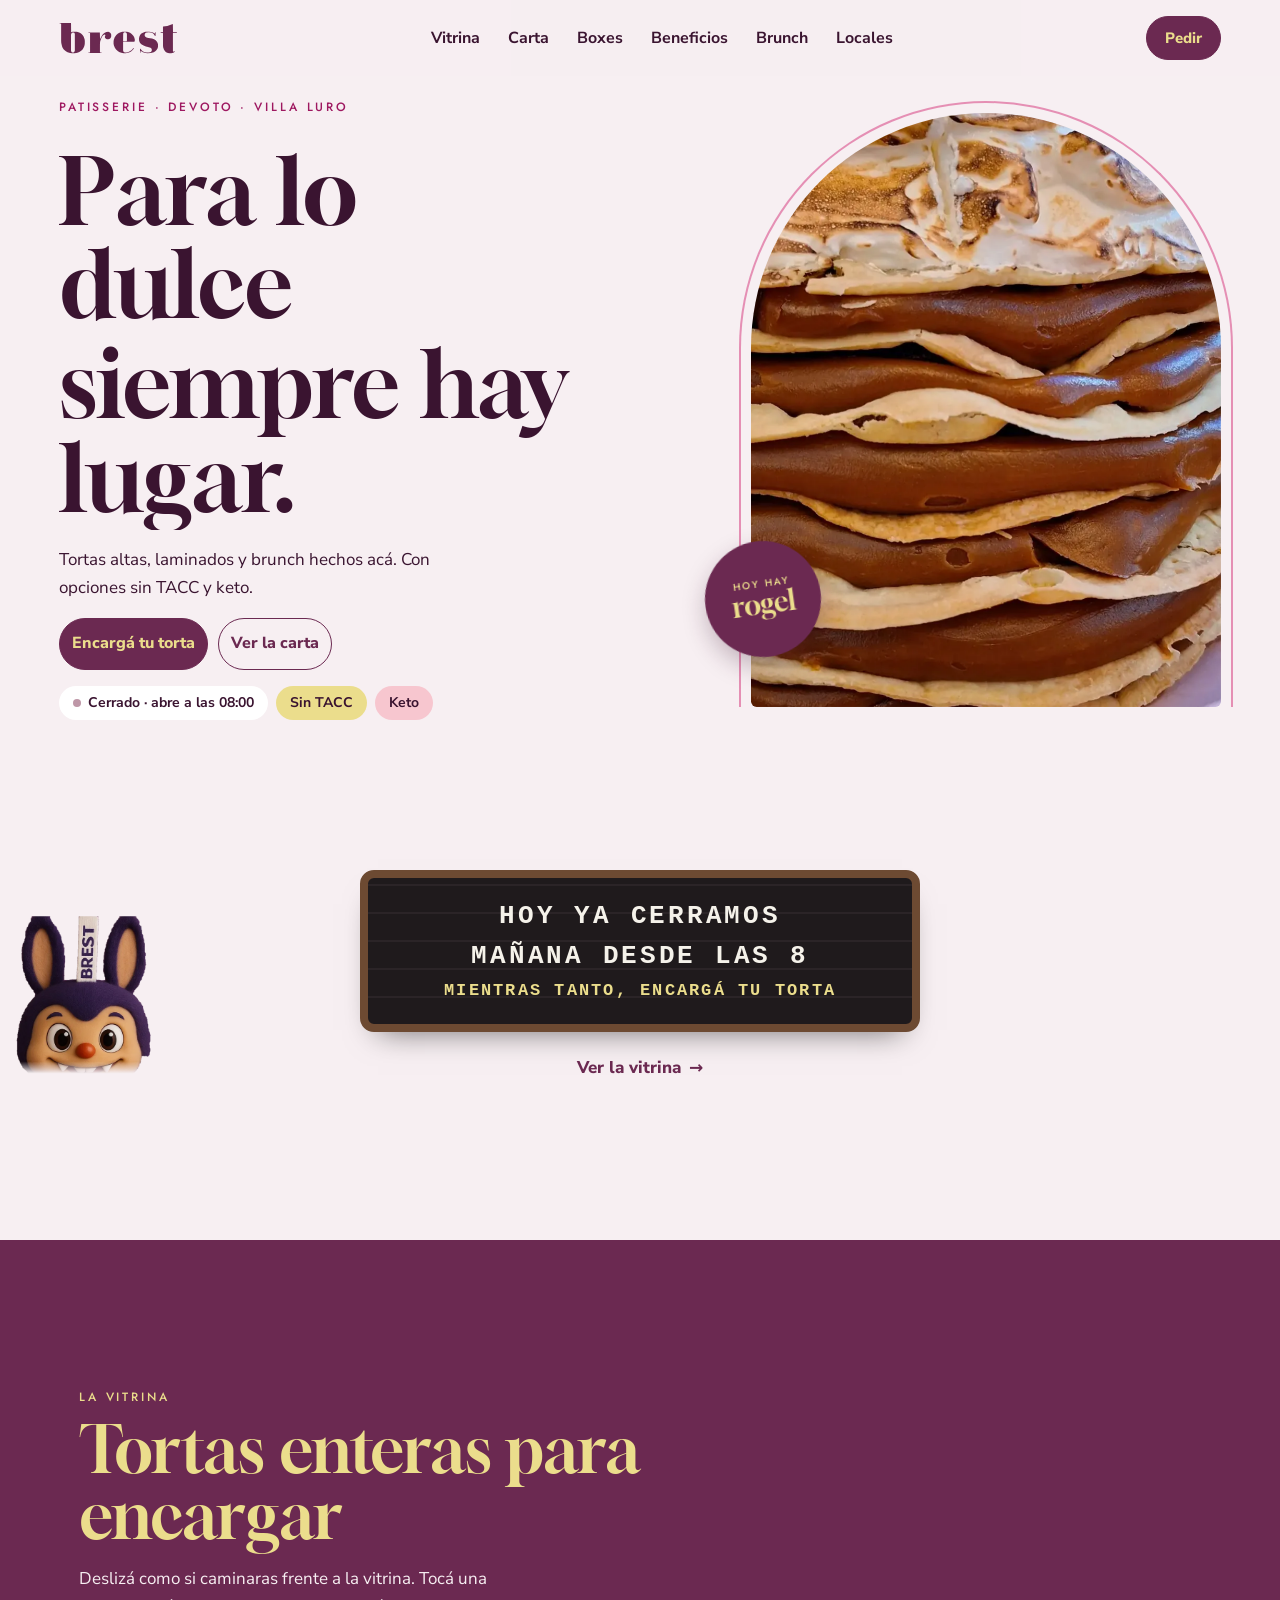
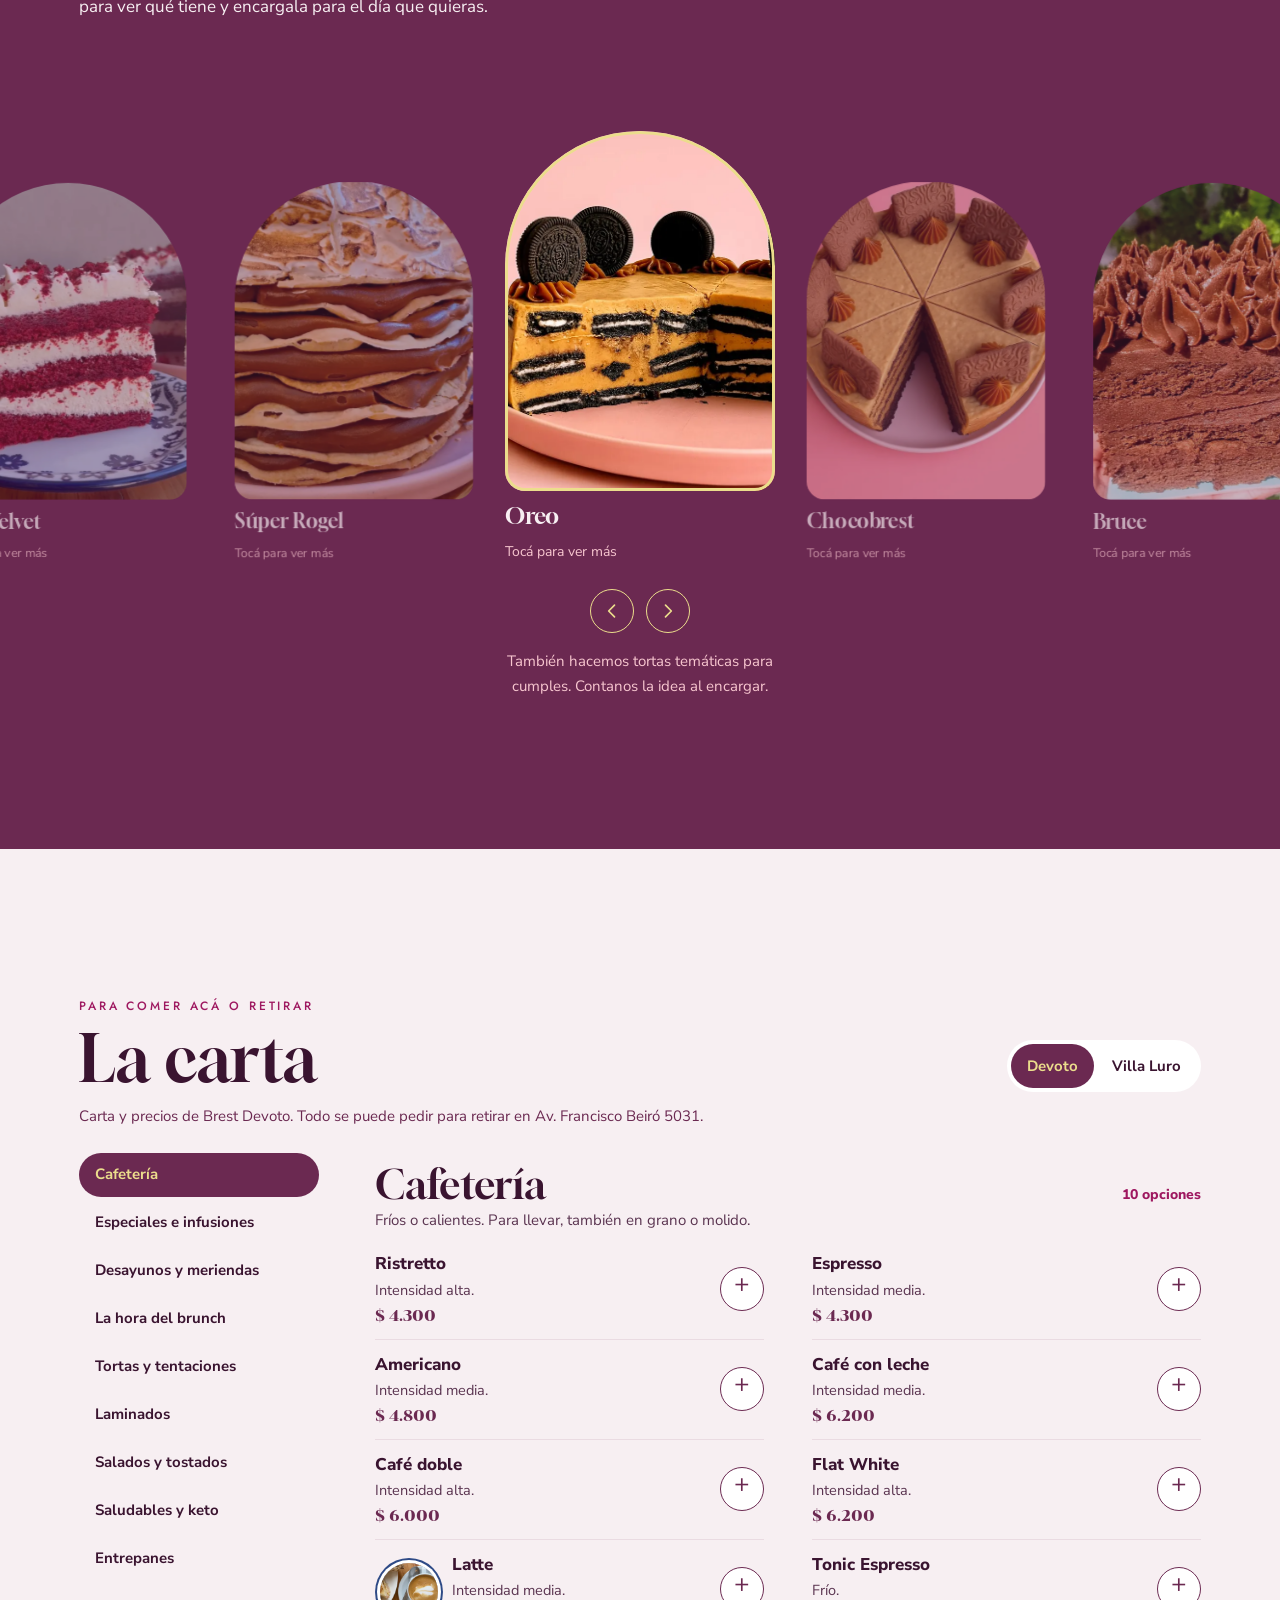
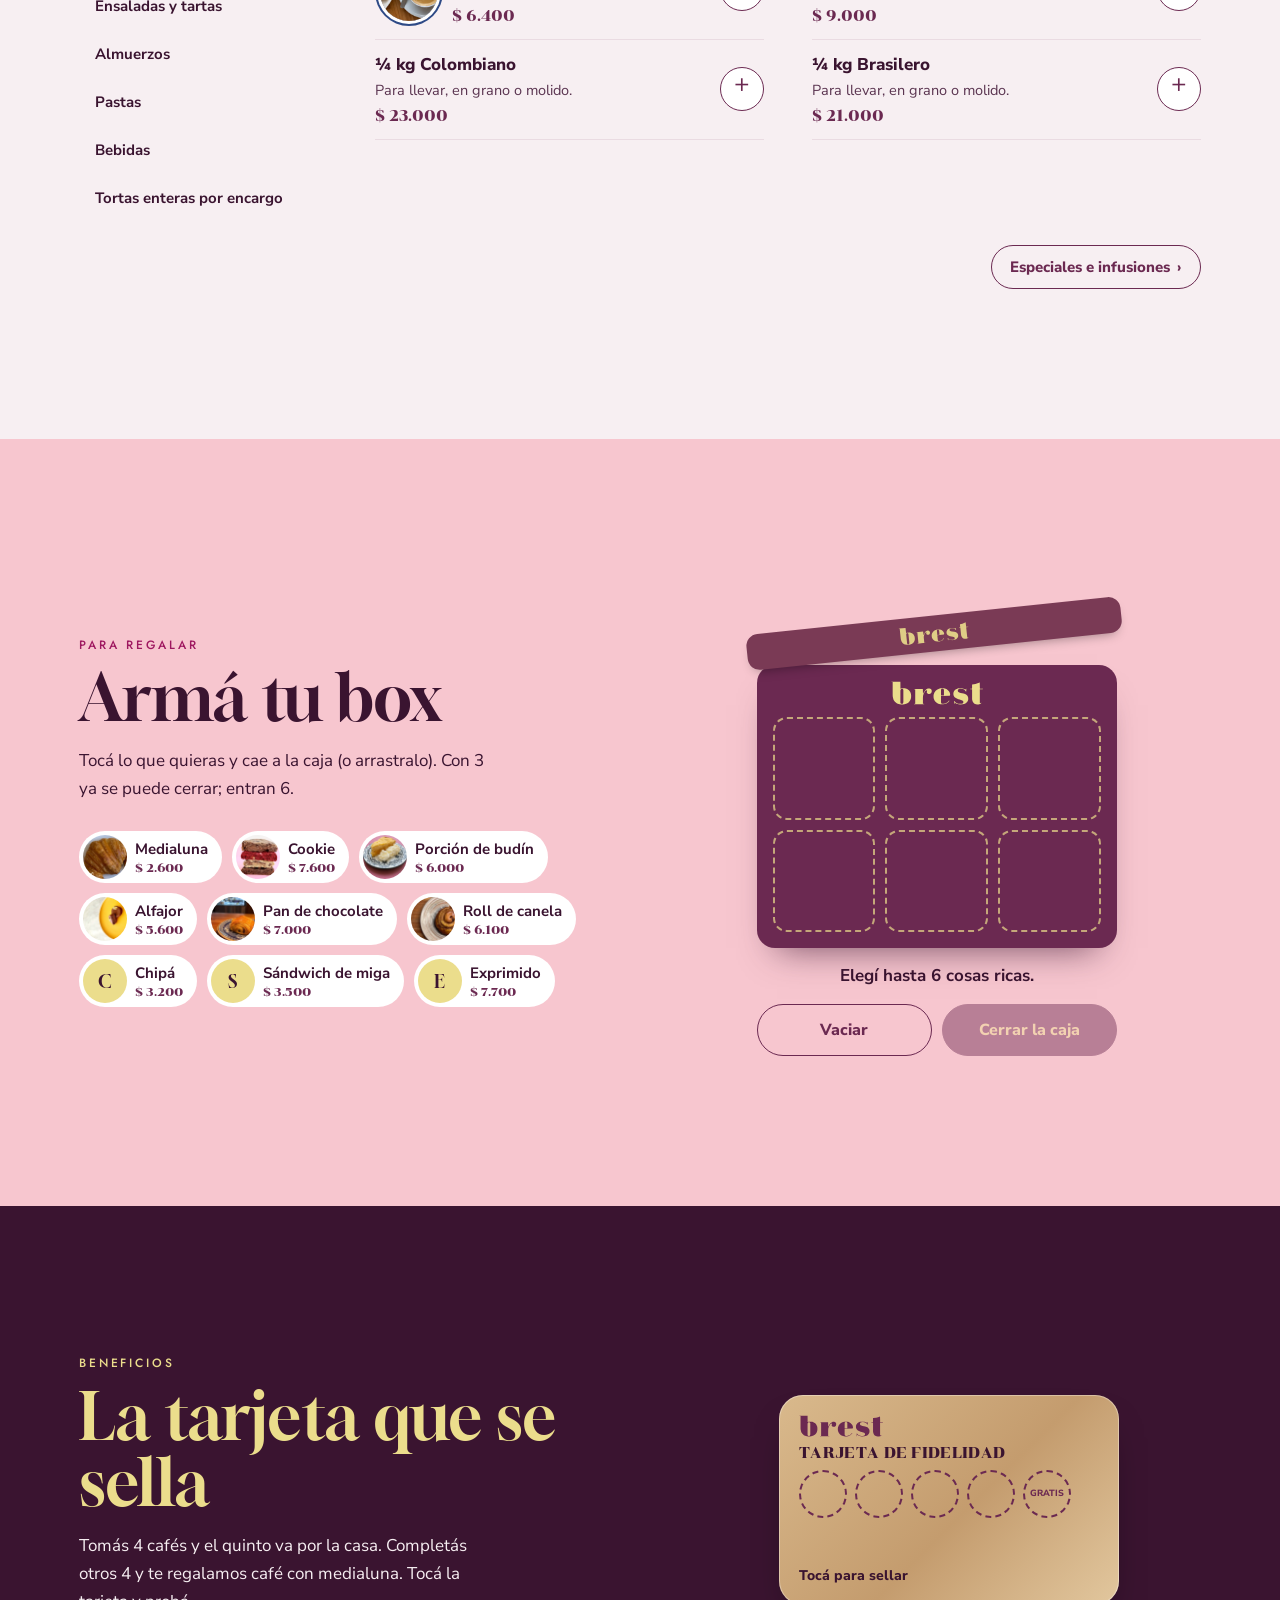
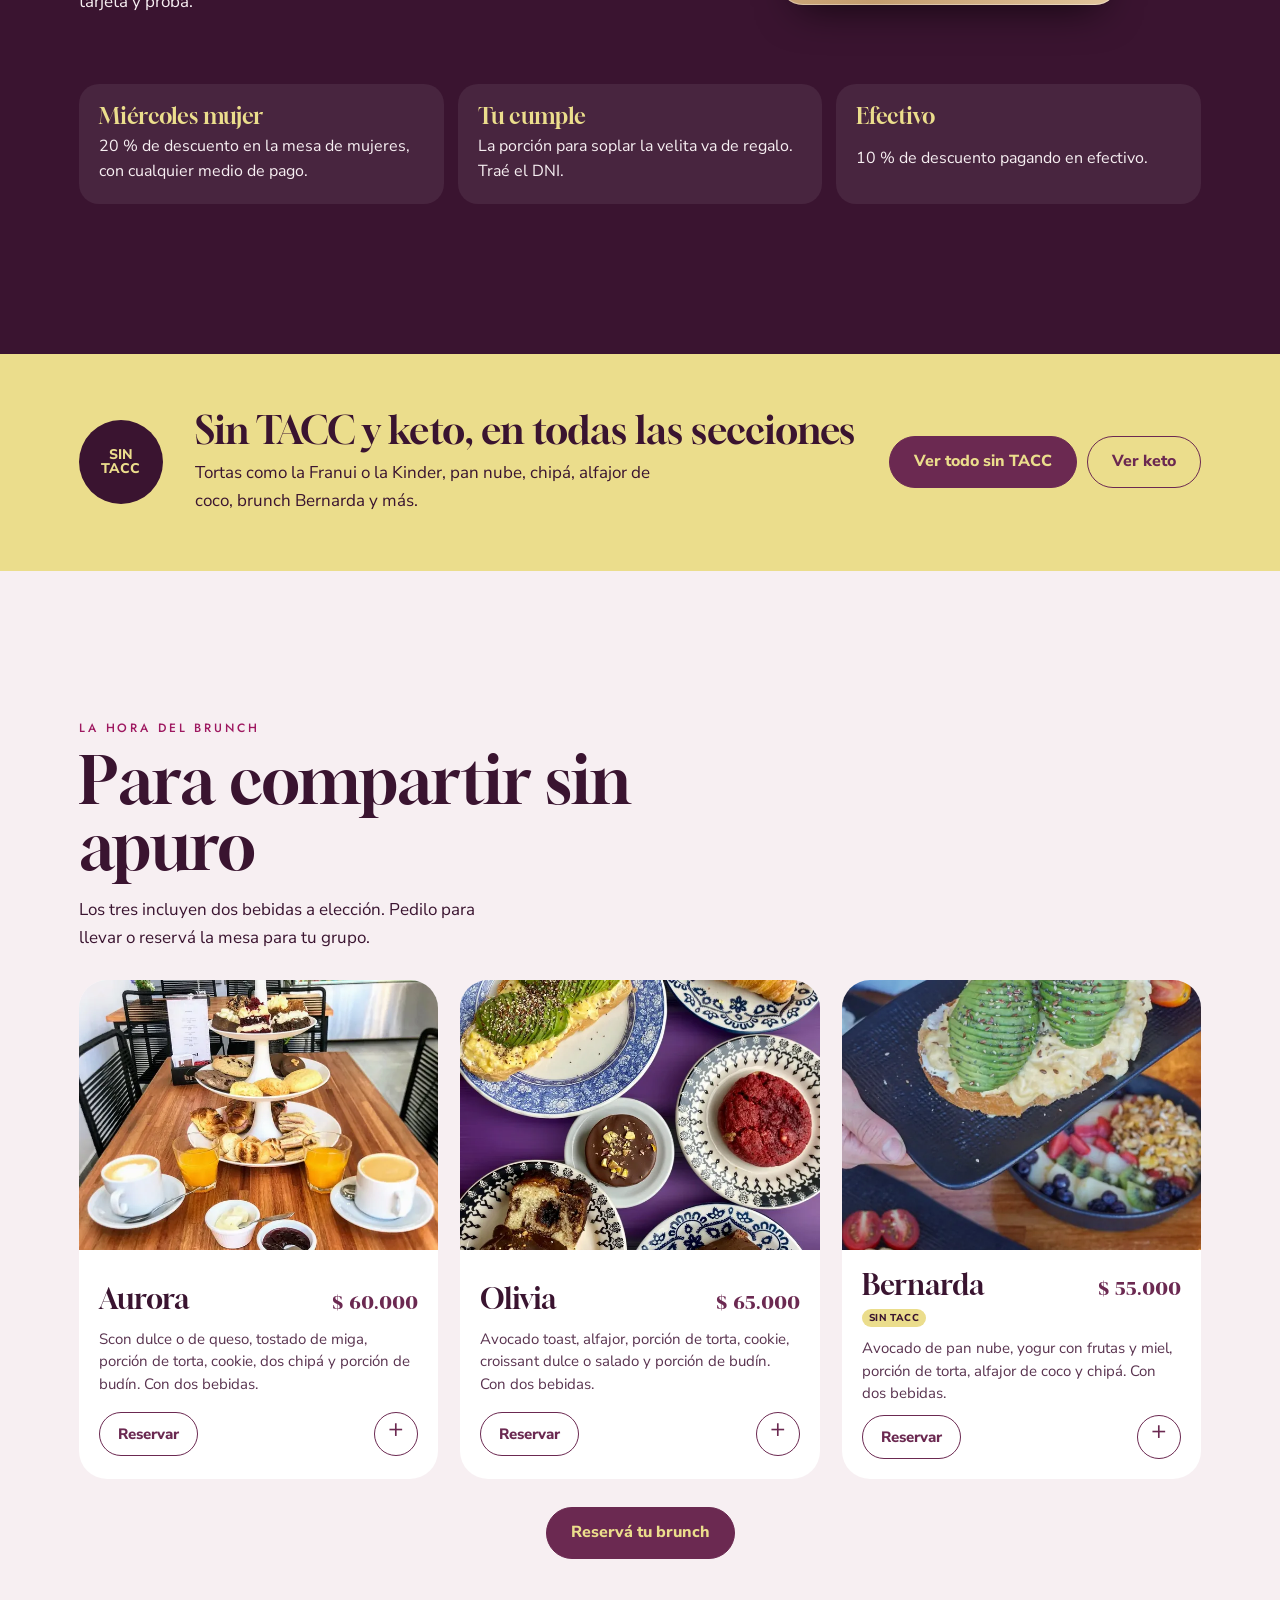
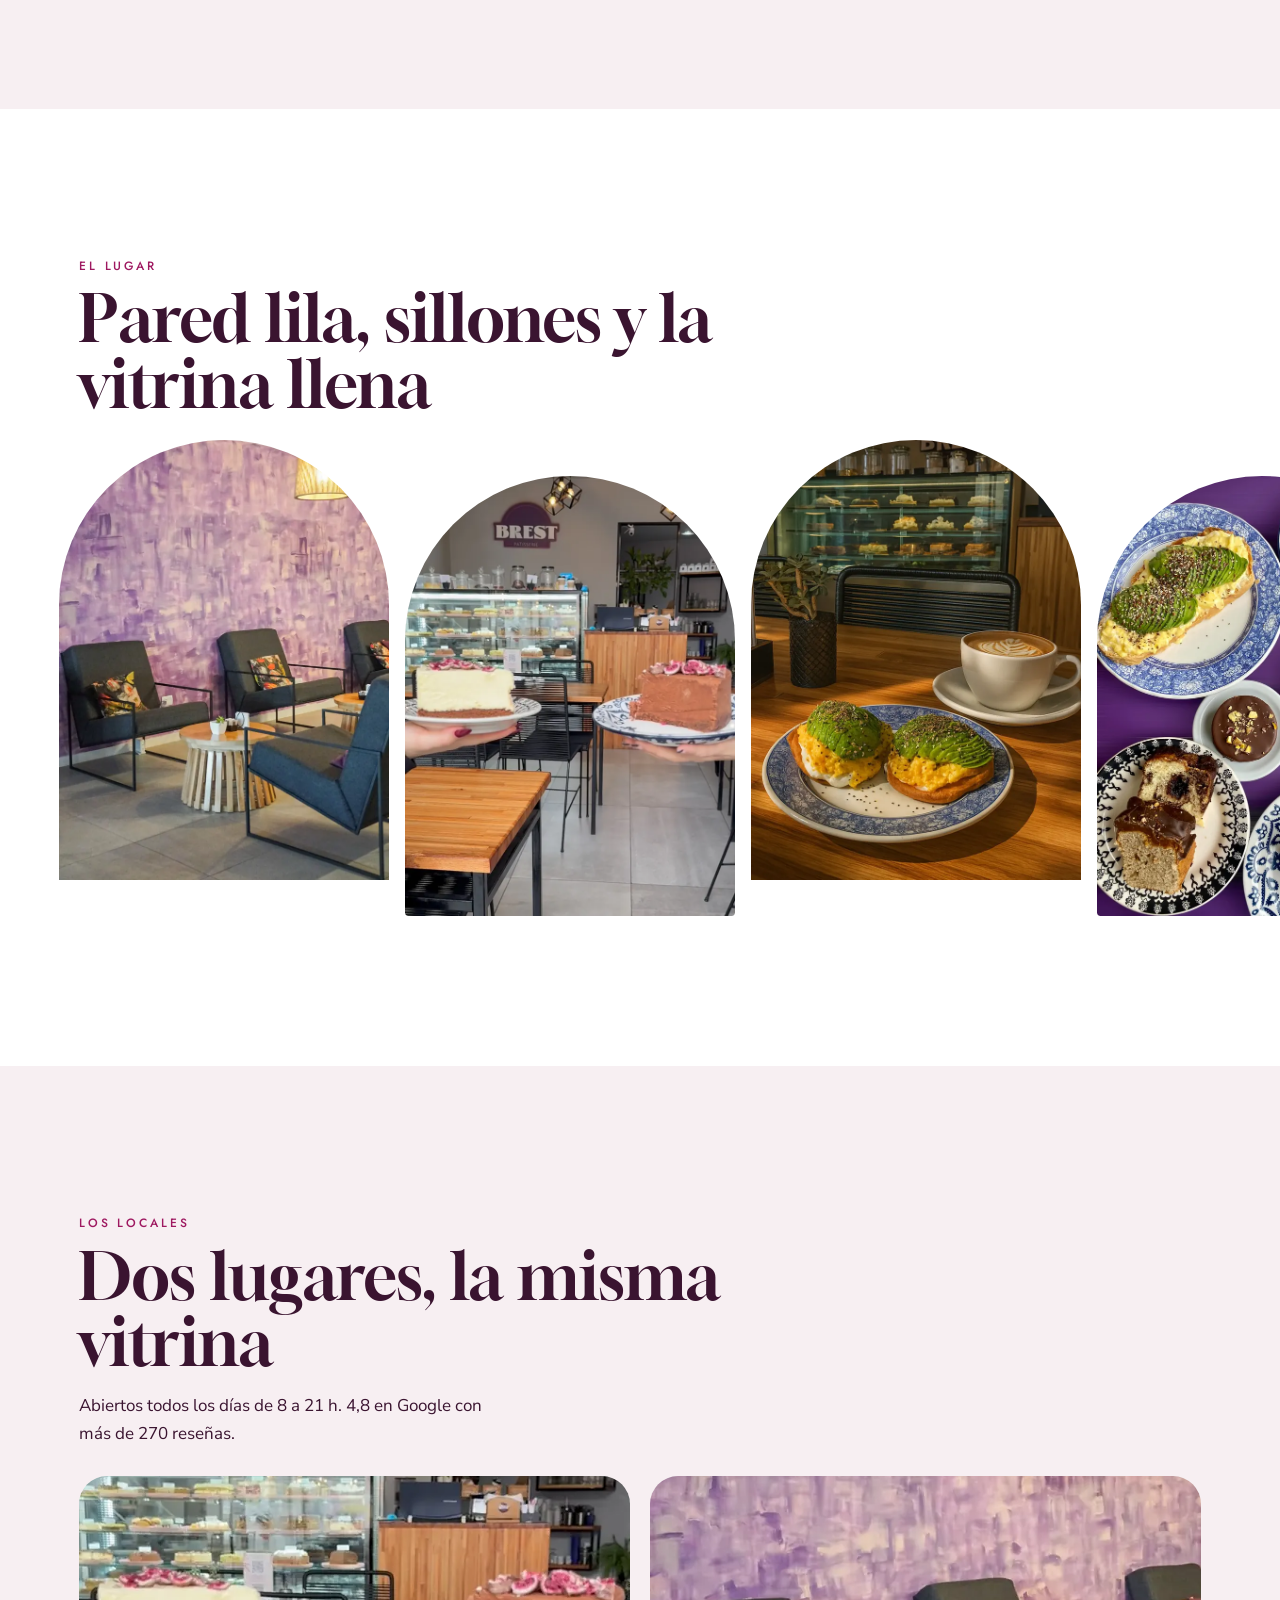
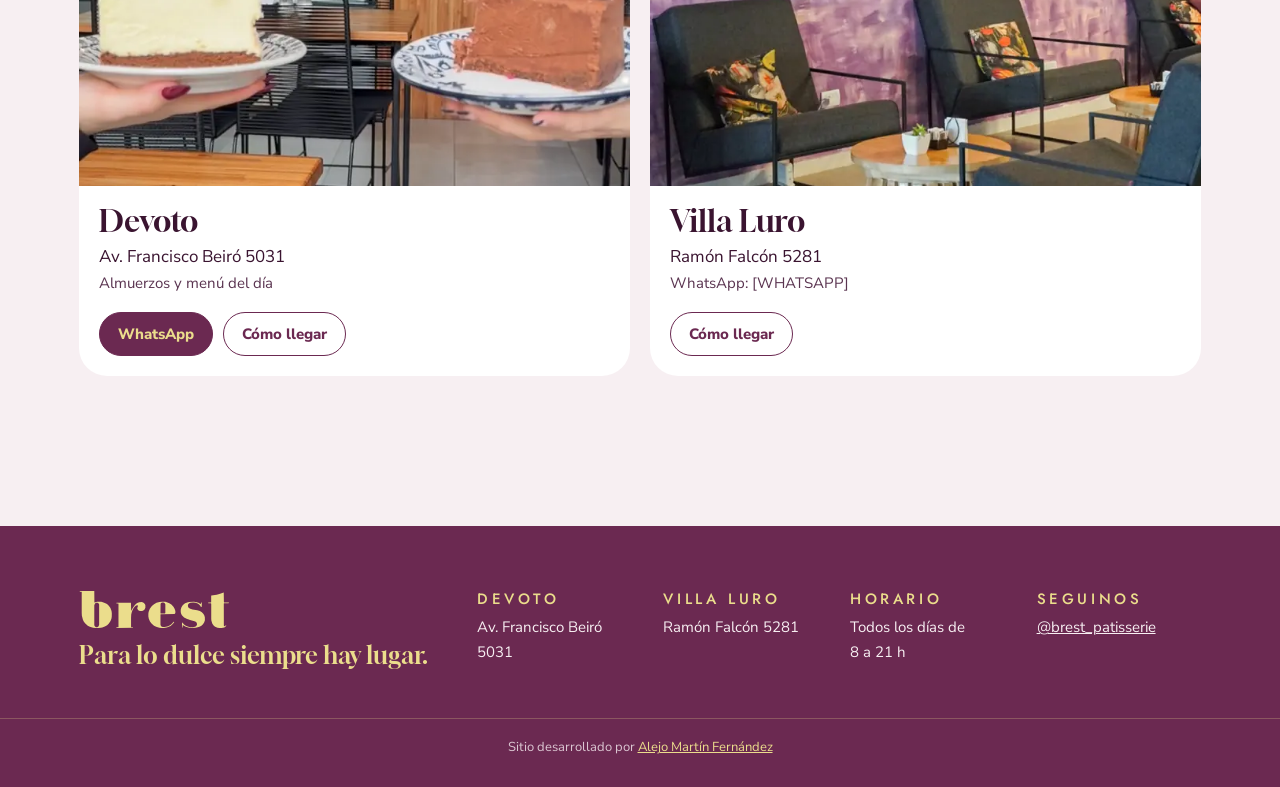
==== index.html @ f729c8a7 "Demo Brest Patisserie: web con kit (carta por local, encargos, box, reservas de brunch, panel) Co-Au" ====
<!doctype html>
<html lang="es">
<head>
<meta charset="utf-8">
<meta name="viewport" content="width=device-width, initial-scale=1, viewport-fit=cover">
<title>Brest Patisserie · Pastelería artesanal en Devoto y Villa Luro</title>
<meta name="description" content="Tortas altas, laminados, brunch y opciones sin TACC y keto. Pedí para retirar, encargá tu torta o armá un box de regalo. Devoto y Villa Luro, todos los días de 8 a 21.">
<meta name="theme-color" content="#6B2951">
<link rel="icon" href="img/favicon.svg" type="image/svg+xml">
<meta property="og:type" content="website">
<meta property="og:url" content="https://brest-patisserie.vercel.app/">
<meta property="og:title" content="Brest Patisserie · Para lo dulce siempre hay lugar">
<meta property="og:description" content="Tortas altas, laminados y brunch en Devoto y Villa Luro. Pedí para retirar o encargá tu torta.">
<meta property="og:image" content="https://brest-patisserie.vercel.app/img/og.jpg">
<meta property="og:image:width" content="1200">
<meta property="og:image:height" content="630">
<meta name="twitter:card" content="summary_large_image">
<script>
  (function () {
    var d = document.documentElement, s = null;
    try { s = sessionStorage.getItem('brest:sinIntro'); sessionStorage.removeItem('brest:sinIntro'); } catch (e) {}
    var rm = window.matchMedia && matchMedia('(prefers-reduced-motion: reduce)').matches;
    d.classList.add('js');
    if (!s && !rm) d.classList.add('con-intro');
  })();
</script>
<link rel="preload" href="fonts/gloock.woff" as="font" type="font/woff" crossorigin>
<link rel="preload" href="fonts/nunito-sans.woff" as="font" type="font/woff" crossorigin>
<link rel="preload" as="image" href="img/hero-rogel-800.webp" type="image/webp">
<link rel="stylesheet" href="kit/kit.css?v=1">
<link rel="stylesheet" href="css/style.css?v=1">
</head>
<body>

<div class="intro" id="intro" aria-hidden="true">
  <div class="intro__stage">
    <svg class="intro__arco" viewBox="0 0 220 300" fill="none"><path d="M20 290V110a90 90 0 0 1 180 0v180" pathLength="1"/></svg>
    <div class="intro__ventana"><img src="img/hero-rogel-800.webp" alt=""></div>
    <img class="intro__marca" src="img/logo-brest-manteca.svg" alt="">
    <span class="intro__pat">PATISSERIE</span>
  </div>
</div>

<a class="saltar" href="#carta">Ir a la carta</a>

<header class="barra" id="barra">
  <a class="barra__logo" href="#inicio" aria-label="Brest Patisserie, inicio"><img src="img/logo-brest.svg" alt="brest" width="96" height="25"></a>
  <nav class="barra__nav" aria-label="Secciones">
    <a href="#vitrina">Vitrina</a><a href="#carta">Carta</a><a href="#box">Boxes</a><a href="#beneficios">Beneficios</a><a href="#brunch">Brunch</a><a href="#locales">Locales</a>
  </nav>
  <div class="barra__acc">
    <a class="btn btn--chico" href="#carta">Pedir</a>
    <button class="redondo" id="abrirMenu" aria-label="Abrir menú" aria-expanded="false" aria-controls="menu">
      <svg viewBox="0 0 24 24" aria-hidden="true"><path d="M4 8h16M4 16h16"/></svg>
    </button>
  </div>
</header>

<nav class="menu" id="menu" aria-label="Secciones" hidden>
  <div class="menu__top">
    <img src="img/logo-brest-manteca.svg" alt="brest" width="96" height="25">
    <button class="redondo redondo--claro" id="cerrarMenu" aria-label="Cerrar menú"><svg viewBox="0 0 24 24" aria-hidden="true"><path d="M6 6l12 12M18 6 6 18"/></svg></button>
  </div>
  <ul class="menu__links">
    <li style="--d:0"><a href="#vitrina">La vitrina</a></li>
    <li style="--d:1"><a href="#carta">La carta</a></li>
    <li style="--d:2"><a href="#box">Armá tu box</a></li>
    <li style="--d:3"><a href="#beneficios">Beneficios</a></li>
    <li style="--d:4"><a href="#brunch">Brunch</a></li>
    <li style="--d:5"><a href="#locales">Los locales</a></li>
  </ul>
  <div class="menu__pie">
    <p class="etq etq--manteca">Estás viendo</p>
    <div class="seg seg--oscuro" role="group" aria-label="Elegí local">
      <button type="button" data-local="devoto">Devoto</button>
      <button type="button" data-local="luro">Villa Luro</button>
    </div>
  </div>
</nav>

<main id="inicio">

  <!-- HERO -->
  <section class="hero" aria-labelledby="hero-t">
    <div class="hero__foto">
      <span class="hero__arco" aria-hidden="true"></span>
      <picture>
        <source media="(min-width: 900px)" srcset="img/hero-rogel-1200.webp">
        <img src="img/hero-rogel-800.webp" alt="Súper Rogel de seis capas con merengue" width="800" height="930" fetchpriority="high">
      </picture>
      <a class="sello" href="#vitrina" aria-label="Hoy hay rogel: ver la vitrina"><span>HOY HAY</span><b>rogel</b></a>
    </div>
    <div class="hero__txt">
      <p class="etq hero__etq" style="--d:1">Patisserie · Devoto · Villa Luro</p>
      <h1 id="hero-t" class="hero__t">
        <span class="linea"><span style="--d:2">Para lo dulce</span></span>
        <span class="linea"><span style="--d:3">siempre hay lugar.</span></span>
      </h1>
      <p class="hero__p" style="--d:4">Tortas altas, laminados y brunch hechos acá. Con opciones sin TACC y keto.</p>
      <div class="hero__btns" style="--d:5">
        <a class="btn" href="#vitrina">Encargá tu torta</a>
        <a class="btn btn--linea" href="#carta">Ver la carta</a>
      </div>
      <div class="chips" style="--d:6">
        <span class="chip chip--blanco" id="estado"><i class="punto"></i>Todos los días · 8 a 21 h</span>
        <span class="chip chip--manteca">Sin TACC</span>
        <span class="chip chip--rosa">Keto</span>
      </div>
    </div>
  </section>

  <!-- PIZARRA -->
  <section class="pizarra-wrap" aria-label="Aviso del día">
    <div class="pizarra" id="pizarra" aria-live="polite">
      <p class="pizarra__l" data-l="0"></p>
      <p class="pizarra__l" data-l="1"></p>
      <p class="pizarra__l pizarra__l--chica" data-l="2"></p>
    </div>
    <a class="pizarra__btn" id="pizarraBtn" href="#carta">Ver en la carta <span aria-hidden="true">→</span></a>
  </section>

  <!-- VITRINA -->
  <section class="vitrina" id="vitrina" aria-labelledby="vitrina-t">
    <div class="cont">
      <p class="etq etq--manteca rev">La vitrina</p>
      <h2 id="vitrina-t" class="t2 t2--manteca rev">Tortas enteras para encargar</h2>
      <p class="lead lead--claro rev">Deslizá como si caminaras frente a la vitrina. Tocá una para ver qué tiene y encargala para el día que quieras.</p>
    </div>
    <div class="fila fila--vitrina" id="filaVitrina" tabindex="0" aria-label="Tortas enteras, deslizá para ver más"></div>
    <div class="cont vitrina__pie rev">
      <div class="flechas">
        <button class="redondo redondo--claro" data-mover="-1" aria-label="Torta anterior"><svg viewBox="0 0 24 24" aria-hidden="true"><path d="M15 5l-7 7 7 7"/></svg></button>
        <button class="redondo redondo--claro" data-mover="1" aria-label="Torta siguiente"><svg viewBox="0 0 24 24" aria-hidden="true"><path d="M9 5l7 7-7 7"/></svg></button>
      </div>
      <p class="vitrina__nota">También hacemos tortas temáticas para cumples. Contanos la idea al encargar.</p>
    </div>
  </section>

  <!-- CARTA -->
  <section class="carta" id="carta" aria-labelledby="carta-t">
    <div class="cont carta__cab">
      <div>
        <p class="etq rev">Para comer acá o retirar</p>
        <h2 id="carta-t" class="t2 rev">La carta</h2>
      </div>
      <div class="seg rev" role="group" aria-label="Elegí local">
        <button type="button" data-local="devoto">Devoto</button>
        <button type="button" data-local="luro">Villa Luro</button>
      </div>
    </div>
    <p class="cont carta__nota rev" id="cartaNota"></p>
    <div class="cont">
      <div class="carta__kit" data-kit="carta"></div>
      <nav class="carta__nav" id="cartaNav" aria-label="Secciones de la carta">
        <button class="btn btn--linea btn--chico" data-paso="-1"><span aria-hidden="true">‹</span> <span data-nom></span></button>
        <button class="btn btn--linea btn--chico" data-paso="1"><span data-nom></span> <span aria-hidden="true">›</span></button>
      </nav>
    </div>
  </section>

  <!-- BOX -->
  <section class="box" id="box" aria-labelledby="box-t">
    <div class="cont box__grid">
      <div class="box__txt">
        <p class="etq rev">Para regalar</p>
        <h2 id="box-t" class="t2 rev">Armá tu box</h2>
        <p class="lead rev">Tocá lo que quieras y cae a la caja (o arrastralo). Con 3 ya se puede cerrar; entran 6.</p>
        <div class="box__opts rev" id="boxOpts" role="list"></div>
      </div>
      <div class="box__lado">
        <div class="caja rev" id="caja" aria-live="polite">
          <div class="caja__tapa" aria-hidden="true"><img src="img/logo-brest-manteca.svg" alt=""></div>
          <div class="caja__cuerpo">
            <img class="caja__logo" src="img/logo-brest-manteca.svg" alt="" aria-hidden="true">
            <div class="caja__slots" id="slots"></div>
          </div>
          <span class="caja__mono" aria-hidden="true"></span>
        </div>
        <p class="caja__estado" id="cajaEstado">Elegí 6 cosas ricas.</p>
        <div class="dedic" id="dedic" hidden>
          <label for="dedicTxt">Tarjeta con dedicatoria</label>
          <textarea id="dedicTxt" rows="2" maxlength="140" placeholder="Feliz cumple, ma. Para lo dulce siempre hay lugar."></textarea>
        </div>
        <div class="box__acc">
          <button class="btn btn--linea" id="boxVaciar" type="button">Vaciar</button>
          <button class="btn" id="boxCerrar" type="button" disabled>Cerrar la caja</button>
        </div>
      </div>
    </div>
  </section>

  <!-- BENEFICIOS -->
  <section class="benef" id="beneficios" aria-labelledby="benef-t">
    <div class="cont benef__grid">
      <div>
        <p class="etq etq--manteca rev">Beneficios</p>
        <h2 id="benef-t" class="t2 t2--manteca rev">La tarjeta que se sella</h2>
        <p class="lead lead--claro rev">Tomás 4 cafés y el quinto va por la casa. Completás otros 4 y te regalamos café con medialuna. Tocá la tarjeta y probá.</p>
      </div>
      <div class="tarjeta-wrap rev">
        <button class="tarjeta" id="tarjeta" type="button" aria-label="Sellar la tarjeta de fidelidad">
          <img src="img/logo-brest.svg" alt="" class="tarjeta__logo">
          <span class="tarjeta__t">TARJETA DE FIDELIDAD</span>
          <span class="tarjeta__sellos" id="sellos">
            <i></i><i></i><i></i><i></i><i class="gratis">GRATIS</i>
          </span>
          <span class="tarjeta__msg" id="tarjetaMsg">Tocá para sellar</span>
        </button>
      </div>
    </div>
    <ul class="cont beneficios">
      <li class="rev" style="--d:0"><b>Miércoles mujer</b><span>20 % de descuento en la mesa de mujeres, con cualquier medio de pago.</span></li>
      <li class="rev" style="--d:1"><b>Tu cumple</b><span>La porción para soplar la velita va de regalo. Traé el DNI.</span></li>
      <li class="rev" style="--d:2"><b>Efectivo</b><span>10 % de descuento pagando en efectivo.</span></li>
    </ul>
  </section>

  <!-- SIN TACC -->
  <section class="sintacc" aria-labelledby="st-t">
    <div class="cont sintacc__in">
      <span class="sello-st rev" aria-hidden="true">SIN<br>TACC</span>
      <div>
        <h2 id="st-t" class="t3 rev">Sin TACC y keto, en todas las secciones</h2>
        <p class="rev">Tortas como la Franui o la Kinder, pan nube, chipá, alfajor de coco, brunch Bernarda y más.</p>
      </div>
      <div class="sintacc__btns rev">
        <button class="btn" type="button" data-lista="sintacc">Ver todo sin TACC</button>
        <button class="btn btn--linea" type="button" data-lista="keto">Ver keto</button>
      </div>
    </div>
  </section>

  <!-- BRUNCH -->
  <section class="brunch" id="brunch" aria-labelledby="brunch-t">
    <div class="cont">
      <p class="etq rev">La hora del brunch</p>
      <h2 id="brunch-t" class="t2 rev">Para compartir sin apuro</h2>
      <p class="lead rev">Los tres incluyen dos bebidas a elección. Pedilo para llevar o reservá la mesa para tu grupo.</p>
      <div class="brunch__grid rev" id="brunchGrid"></div>
      <div class="brunch__pie rev">
        <button class="btn" type="button" data-reservar>Reservá tu brunch</button>
      </div>
    </div>
  </section>

  <!-- EL LUGAR -->
  <section class="lugar" aria-labelledby="lugar-t">
    <div class="cont">
      <p class="etq rev">El lugar</p>
      <h2 id="lugar-t" class="t2 rev">Pared lila, sillones y la vitrina llena</h2>
    </div>
    <div class="fila fila--lugar" id="filaLugar" tabindex="0" aria-label="Fotos del local, deslizá para ver más">
      <figure class="foto-l"><img src="img/g/pared.webp" alt="Sillones frente a la pared lila del local" loading="lazy" width="700" height="933"></figure>
      <figure class="foto-l"><img src="img/g/salon.webp" alt="Salón con la vitrina de tortas y el logo de Brest" loading="lazy" width="700" height="933"></figure>
      <figure class="foto-l"><img src="img/g/vitrina-local.webp" alt="Desayuno con avocado frente a la vitrina" loading="lazy" width="700" height="933"></figure>
      <figure class="foto-l"><img src="img/g/brunch-mesa.webp" alt="Mesa de brunch en loza azul estampada" loading="lazy" width="700" height="933"></figure>
      <figure class="foto-l"><img src="img/g/mesa-avocado.webp" alt="Huevos revueltos con tomate y café" loading="lazy" width="700" height="933"></figure>
      <figure class="foto-l"><img src="img/g/japones.webp" alt="Cheesecake japonés con salsa de chocolate" loading="lazy" width="700" height="933"></figure>
    </div>
  </section>

  <!-- LOCALES -->
  <section class="locales" id="locales" aria-labelledby="loc-t">
    <div class="cont">
      <p class="etq rev">Los locales</p>
      <h2 id="loc-t" class="t2 rev">Dos lugares, la misma vitrina</h2>
      <p class="lead rev">Abiertos todos los días de 8 a 21 h. 4,8 en Google con más de 270 reseñas.</p>
      <div class="locales__grid">
        <article class="local rev" style="--d:0">
          <img src="img/g/salon.webp" alt="Brest Devoto por dentro" loading="lazy" width="700" height="933">
          <div class="local__txt">
            <h3>Devoto</h3>
            <p>Av. Francisco Beiró 5031</p>
            <p class="local__extra">Almuerzos y menú del día</p>
            <div class="local__btns">
              <a class="btn btn--chico" href="https://wa.me/5491140866128" target="_blank" rel="noopener">WhatsApp</a>
              <a class="btn btn--linea btn--chico" href="https://www.google.com/maps/search/?api=1&amp;query=Brest+Patisserie+Av.+Francisco+Beir%C3%B3+5031+CABA" target="_blank" rel="noopener">Cómo llegar</a>
            </div>
          </div>
        </article>
        <article class="local rev" style="--d:1">
          <img src="img/g/pared.webp" alt="Rincón con sillones de Brest" loading="lazy" width="700" height="933">
          <div class="local__txt">
            <h3>Villa Luro</h3>
            <p>Ramón Falcón 5281</p>
            <p class="local__extra">WhatsApp: [WHATSAPP]</p>
            <div class="local__btns">
              <a class="btn btn--linea btn--chico" href="https://www.google.com/maps/search/?api=1&amp;query=Brest+Patisserie+Ram%C3%B3n+Falc%C3%B3n+5281+CABA" target="_blank" rel="noopener">Cómo llegar</a>
            </div>
          </div>
        </article>
      </div>
    </div>
  </section>
</main>

<footer class="pie">
  <div class="cont pie__in">
    <div class="pie__marca">
      <img src="img/logo-brest-manteca.svg" alt="brest" width="150" height="40">
      <p class="pie__lema">Para lo dulce siempre hay lugar.</p>
    </div>
    <div class="pie__cols">
      <div><p class="etq etq--manteca">Devoto</p><p>Av. Francisco Beiró 5031</p></div>
      <div><p class="etq etq--manteca">Villa Luro</p><p>Ramón Falcón 5281</p></div>
      <div><p class="etq etq--manteca">Horario</p><p>Todos los días de 8&nbsp;a&nbsp;21&nbsp;h</p></div>
      <div><p class="etq etq--manteca">Seguinos</p><p><a href="https://www.instagram.com/brest_patisserie/" target="_blank" rel="noopener">@brest_patisserie</a></p></div>
    </div>
  </div>
  <p class="pie__credito">Sitio desarrollado por <a href="https://alejomfernandez.com.ar" target="_blank" rel="noopener">Alejo Martín Fernández</a></p>
</footer>

<div class="conejo" id="conejo" aria-hidden="true">
  <span class="conejo__globo" id="conejoGlobo">¡Buena elección!</span>
  <img src="img/conejo.webp" alt="" width="420" height="441">
</div>

<script type="module" src="js/main.js?v=1"></script>
</body>
</html>
---- kit/kit.css ----
/* KIT DEMOS — estilos de módulos y popups.
   Todo sale de las variables --kit-* que arma core/theme.js desde cliente.json → marca.
   Cada demo puede pisar cualquier variable o clase .kit-* en su propio CSS. */

:root {
  --kit-bg: #fff; --kit-surface: #fff; --kit-text: #151515; --kit-muted: #666; --kit-primary: #111; --kit-on-primary: #fff;
  --kit-accent: #fc0; --kit-on-accent: #111; --kit-border: #ddd; --kit-ok: #1f9d55; --kit-warn: #d97706; --kit-danger: #d42a1d;
  --kit-font-head: inherit; --kit-font-body: inherit; --kit-head-case: uppercase;
  --kit-radius: 14px; --kit-radius-btn: 12px; --kit-border-w: 1.5px; --kit-shadow: 0 10px 30px -12px rgba(0,0,0,.35);
  --kit-ease: cubic-bezier(.2,.8,.2,1); --kit-z: 9000;
}
.kit-root, .kit-root *, .kit-root *::before, .kit-root *::after { box-sizing: border-box; }
.kit-root [hidden], .kit-root[hidden] { display: none !important; }
.kit-root { font-family: var(--kit-font-body); color: var(--kit-text); -webkit-tap-highlight-color: transparent; }
.kit-sr { position: absolute !important; width: 1px; height: 1px; overflow: hidden; clip: rect(0 0 0 0); white-space: nowrap; }
html.kit-lock { overflow: hidden; }
html.kit-lock body { overflow: hidden; touch-action: none; }

/* ---------- botones ---------- */
.kit-btn {
  appearance: none; display: inline-flex; align-items: center; justify-content: center; gap: .45em;
  min-height: 44px; padding: .7em 1.15em; border: var(--kit-border-w) solid var(--kit-primary); border-radius: var(--kit-radius-btn);
  background: var(--kit-primary); color: var(--kit-on-primary); font: 700 .95rem/1.1 var(--kit-font-body); text-decoration: none;
  cursor: pointer; transition: transform .15s var(--kit-ease), filter .15s, background .2s, box-shadow .2s; white-space: nowrap;
}
.kit-btn:hover { filter: brightness(1.08); }
.kit-btn:active { transform: translateY(1px) scale(.98); }
.kit-btn:focus-visible, .kit-chip:focus-visible, .kit-tab:focus-visible, .kit-add:focus-visible, .kit-x:focus-visible { outline: 3px solid var(--kit-accent); outline-offset: 2px; }
.kit-btn--ghost { background: var(--kit-surface); color: var(--kit-text); border-color: var(--kit-border); }
.kit-btn--danger { background: var(--kit-danger); border-color: var(--kit-danger); color: #fff; }
.kit-btn--danger-t { color: var(--kit-danger); }
.kit-btn--sm { min-height: 36px; padding: .45em .85em; font-size: .85rem; }
.kit-btn--big { min-height: 54px; font-size: 1.05rem; font-family: var(--kit-font-head); text-transform: var(--kit-head-case); letter-spacing: .02em; }
.kit-btn--block { width: 100%; }
.kit-btn[disabled] { opacity: .55; cursor: not-allowed; }
.kit-btn.is-loading { position: relative; color: transparent !important; }
.kit-btn.is-loading::after { content: ""; position: absolute; width: 20px; height: 20px; border: 2.5px solid var(--kit-on-primary); border-right-color: transparent; border-radius: 50%; animation: kit-spin .7s linear infinite; }
.kit-icon { appearance: none; width: 36px; height: 36px; display: inline-grid; place-items: center; border: var(--kit-border-w) solid var(--kit-border); border-radius: 10px; background: var(--kit-surface); color: var(--kit-text); cursor: pointer; font-size: 1rem; }
.kit-icon--danger { color: var(--kit-danger); }
.kit-icon[disabled] { opacity: .35; cursor: default; }
.kit-row { display: flex; gap: .6rem; flex-wrap: wrap; align-items: center; }
.kit-row--end { justify-content: flex-end; } .kit-row--center { justify-content: center; } .kit-row--between { justify-content: space-between; }
.kit-row--stack { flex-direction: column; align-items: stretch; }

/* ---------- badges / tags ---------- */
.kit-badge { display: inline-flex; align-items: center; gap: .3em; padding: .28em .6em; border-radius: 999px; font: 700 .72rem/1 var(--kit-font-body); letter-spacing: .02em; background: color-mix(in srgb, var(--kit-text) 9%, var(--kit-surface)); color: var(--kit-text); white-space: nowrap; }
.kit-badge--ok { background: color-mix(in srgb, var(--kit-ok) 16%, var(--kit-surface)); color: color-mix(in srgb, var(--kit-ok) 75%, #000); }
.kit-badge--warn { background: color-mix(in srgb, var(--kit-warn) 18%, var(--kit-surface)); color: color-mix(in srgb, var(--kit-warn) 70%, #000); }
.kit-badge--danger, .kit-badge--off { background: color-mix(in srgb, var(--kit-danger) 14%, var(--kit-surface)); color: color-mix(in srgb, var(--kit-danger) 80%, #000); }
.kit-badge--new { background: var(--kit-accent); color: var(--kit-on-accent); animation: kit-pulse 1.4s ease-in-out 3; }
.kit-tag { display: inline-grid; place-items: center; width: 1.15em; height: 1.15em; vertical-align: -.12em; margin-left: .15em; color: var(--kit-primary); }
.kit-tag svg { width: 100%; height: 100%; }
.kit-tag--txt { width: auto; height: auto; font-size: .7em; padding: .15em .45em; border-radius: 999px; background: var(--kit-accent); color: var(--kit-on-accent); }

/* ---------- carta ---------- */
.kit-carta { --kit-cols: 1; }
.kit-tabs { display: flex; gap: .5rem; overflow-x: auto; scrollbar-width: none; padding: 2px 2px 10px; margin-bottom: .5rem; scroll-snap-type: x proximity; }
.kit-tabs::-webkit-scrollbar { display: none; }
.kit-tab {
  appearance: none; flex: 0 0 auto; scroll-snap-align: start; min-height: 44px; padding: .55em 1.1em;
  border: var(--kit-border-w) solid var(--kit-text); border-radius: var(--kit-radius-btn); background: var(--kit-surface); color: var(--kit-text);
  font: 700 .95rem/1 var(--kit-font-head); text-transform: var(--kit-head-case); letter-spacing: .03em; cursor: pointer; transition: background .2s, color .2s, transform .15s;
}
.kit-tab.is-on { background: var(--kit-primary); border-color: var(--kit-primary); color: var(--kit-on-primary); }
.kit-carta__panel { display: grid; grid-template-columns: repeat(var(--kit-cols), minmax(0, 1fr)); gap: 0 2rem; }
.kit-item {
  display: grid; grid-template-columns: auto minmax(0, 1fr) auto; gap: .9rem; align-items: center; padding: 1rem 0;
  border-bottom: var(--kit-border-w) dashed var(--kit-border); min-width: 0;
  animation: kit-up .5s var(--kit-ease) both; animation-delay: calc(var(--i, 0) * 45ms);
}
.kit-item:not(:has(.kit-item__foto)) { grid-template-columns: minmax(0, 1fr) auto; }
.kit-item.is-off { opacity: .55; }
.kit-item__foto { width: 64px; height: 64px; object-fit: cover; border-radius: calc(var(--kit-radius) * .7); }
.kit-item__name { margin: 0 0 .25rem; font: 400 1.2rem/1.05 var(--kit-font-head); text-transform: var(--kit-head-case); }
.kit-item__n { margin-right: .5em; color: var(--kit-primary); }
.kit-item__desc { margin: 0; color: var(--kit-muted); font-size: .9rem; line-height: 1.4; }
.kit-item__side { display: flex; flex-direction: column; align-items: flex-end; gap: .45rem; }
.kit-price { font: 700 1.05rem/1 var(--kit-font-body); white-space: nowrap; }
.kit-price--na { font-size: .85rem; color: var(--kit-muted); font-weight: 600; }
.kit-add {
  appearance: none; min-height: 40px; padding: .45em .9em; border: var(--kit-border-w) solid var(--kit-primary); border-radius: var(--kit-radius-btn);
  background: var(--kit-surface); color: var(--kit-primary); font: 800 .85rem/1 var(--kit-font-body); cursor: pointer; white-space: nowrap;
  transition: background .2s, color .2s, transform .12s;
}
.kit-add:hover { background: var(--kit-primary); color: var(--kit-on-primary); }
.kit-add:active { transform: scale(.94); }
.kit-step { display: inline-flex; align-items: center; border: var(--kit-border-w) solid var(--kit-primary); border-radius: var(--kit-radius-btn); background: var(--kit-primary); color: var(--kit-on-primary); overflow: hidden; animation: kit-pop .25s var(--kit-ease); }
.kit-step button { appearance: none; width: 38px; height: 38px; border: 0; background: transparent; color: inherit; font: 800 1.15rem/1 var(--kit-font-body); cursor: pointer; }
.kit-step button:disabled { opacity: .35; cursor: default; }
.kit-step output { min-width: 1.6em; text-align: center; font-weight: 800; }
.kit-step--lg button { width: 46px; height: 46px; }
.kit-step--lg output { min-width: 2.2em; font-size: 1.15rem; }
@media (min-width: 900px) { .kit-carta { --kit-cols: 2; } }

/* ---------- botón flotante del carrito ---------- */
.kit-fab {
  position: fixed; z-index: calc(var(--kit-z) - 2); right: max(14px, env(safe-area-inset-right)); bottom: max(14px, env(safe-area-inset-bottom));
  display: flex; align-items: center; gap: .7rem; padding: .55rem 1rem .55rem .6rem; min-height: 58px;
  border: var(--kit-border-w) solid var(--kit-text); border-radius: var(--kit-radius-btn); background: var(--kit-primary); color: var(--kit-on-primary);
  box-shadow: var(--kit-shadow); cursor: pointer; font-family: var(--kit-font-body); text-align: left;
  animation: kit-in-up .45s var(--kit-ease) both;
}
.kit-fab__ico { width: 40px; height: 40px; display: grid; place-items: center; border-radius: calc(var(--kit-radius-btn) * .8); background: color-mix(in srgb, var(--kit-on-primary) 16%, transparent); }
.kit-fab__ico svg { width: 22px; height: 22px; fill: none; stroke: currentColor; stroke-width: 2; stroke-linejoin: round; }
.kit-fab__txt { display: flex; flex-direction: column; line-height: 1.1; }
.kit-fab__label { font: 400 1rem/1 var(--kit-font-head); text-transform: var(--kit-head-case); letter-spacing: .03em; }
.kit-fab__total { font-weight: 700; font-size: .9rem; opacity: .92; }
.kit-fab__n { position: absolute; top: -9px; left: -9px; min-width: 26px; height: 26px; padding: 0 6px; display: grid; place-items: center; border-radius: 999px; background: var(--kit-accent); color: var(--kit-on-accent); font: 800 .8rem/1 var(--kit-font-body); border: 2px solid var(--kit-text); }
.kit-fab.bump { animation: kit-bump .45s var(--kit-ease); }
.kit-fly { position: fixed; z-index: var(--kit-z); width: 54px; height: 54px; margin: -27px 0 0 -27px; border-radius: 50%; background: var(--kit-accent); overflow: hidden; pointer-events: none; transition: transform .6s cubic-bezier(.5,-.3,.7,1), opacity .6s; box-shadow: 0 4px 14px rgba(0,0,0,.25); }
.kit-fly img { width: 100%; height: 100%; object-fit: cover; }

/* píldora "probá el panel" (solo demo) */
.kit-demo-pill {
  position: fixed; z-index: calc(var(--kit-z) - 3); left: max(14px, env(safe-area-inset-left)); bottom: max(14px, env(safe-area-inset-bottom));
  display: inline-flex; align-items: center; gap: .5rem; padding: .55rem .9rem; border-radius: 999px; background: var(--kit-surface); color: var(--kit-text);
  border: var(--kit-border-w) solid var(--kit-text); box-shadow: var(--kit-shadow); font: 700 .8rem/1 var(--kit-font-body); text-decoration: none;
  opacity: 0; transform: translateY(20px); transition: opacity .4s, transform .4s var(--kit-ease);
}
.kit-demo-pill.is-in { opacity: 1; transform: none; }
.kit-demo-pill__dot { width: 8px; height: 8px; border-radius: 50%; background: var(--kit-ok); box-shadow: 0 0 0 0 var(--kit-ok); animation: kit-ping 2s infinite; }
@media (max-width: 640px) { html.kit-has-cart .kit-demo-pill { bottom: calc(max(14px, env(safe-area-inset-bottom)) + 70px); } }

/* ---------- popups ---------- */
.kit-pop { position: fixed; inset: 0; z-index: var(--kit-z); display: grid; place-items: center; padding: 16px; }
.kit-pop__back { position: absolute; inset: 0; background: color-mix(in srgb, var(--kit-text) 55%, transparent); opacity: 0; transition: opacity .25s; }
.kit-pop__box {
  position: relative; width: min(520px, 100%); max-height: min(88vh, 100%); max-height: min(88dvh, 100%); display: flex; flex-direction: column;
  background: var(--kit-bg); color: var(--kit-text); border: var(--kit-border-w) solid var(--kit-text); border-radius: var(--kit-radius);
  box-shadow: var(--kit-shadow); outline: none; overflow: hidden;
  opacity: 0; transform: translateY(24px) scale(.97); transition: opacity .25s, transform .3s var(--kit-ease);
}
.kit-pop.is-open .kit-pop__back { opacity: 1; }
.kit-pop.is-open .kit-pop__box { opacity: 1; transform: none; }
.kit-pop.is-closing .kit-pop__box { transform: translateY(16px) scale(.98); }
.kit-pop__head { color: var(--kit-text); margin: 0; display: flex; align-items: center; justify-content: space-between; gap: 1rem; padding: 14px 14px 10px 20px; border-bottom: var(--kit-border-w) solid var(--kit-border); background: var(--kit-bg); }
.kit-pop__title { margin: 0; font: 400 1.35rem/1.05 var(--kit-font-head); text-transform: var(--kit-head-case); letter-spacing: .02em; }
.kit-pop--sm .kit-pop__head { border-bottom: 0; padding-bottom: 0; }
.kit-pop__body { padding: 16px 20px 20px; overflow: auto; overscroll-behavior: contain; -webkit-overflow-scrolling: touch; }
.kit-x { appearance: none; flex: 0 0 auto; width: 42px; height: 42px; display: grid; place-items: center; border: var(--kit-border-w) solid var(--kit-border); border-radius: 50%; background: var(--kit-surface); color: var(--kit-text); cursor: pointer; transition: transform .2s; }
.kit-x:hover { transform: rotate(90deg); }
.kit-x svg { width: 18px; height: 18px; stroke: currentColor; stroke-width: 2.4; stroke-linecap: round; }
.kit-pop--sm .kit-pop__box { width: min(420px, 100%); }
.kit-pop--editor .kit-pop__box { width: min(560px, 100%); }
.kit-pop--resv .kit-pop__box { width: min(600px, 100%); }

/* drawer: hoja inferior en mobile, panel lateral en desktop */
.kit-pop--drawer { place-items: end stretch; padding: 0; }
.kit-pop--drawer .kit-pop__box { width: 100%; max-height: 92vh; max-height: 92dvh; border-radius: var(--kit-radius) var(--kit-radius) 0 0; border-bottom: 0; transform: translateY(100%); }
.kit-pop--drawer .kit-pop__body { padding: 0; display: flex; flex-direction: column; min-height: 0; flex: 1; overflow: hidden; }
.kit-pop--drawer.is-closing .kit-pop__box { transform: translateY(100%); }
@media (min-width: 760px) {
  .kit-pop--drawer { place-items: stretch end; }
  .kit-pop--drawer .kit-pop__box { width: min(440px, 100%); height: 100%; max-height: none; border-radius: 0; border: 0; border-left: var(--kit-border-w) solid var(--kit-text); transform: translateX(100%); }
  .kit-pop--drawer.is-closing .kit-pop__box { transform: translateX(100%); }
}

/* ---------- carrito / checkout ---------- */
.kit-cart__scroll { flex: 1; overflow: auto; overscroll-behavior: contain; padding: 8px 20px 16px; }
.kit-lines { list-style: none; margin: 0 0 12px; padding: 0; }
.kit-line { display: grid; grid-template-columns: 52px minmax(0, 1fr) auto; gap: .75rem; align-items: center; padding: .7rem 0; border-bottom: var(--kit-border-w) dashed var(--kit-border); animation: kit-up .35s var(--kit-ease) both; }
.kit-line__img { width: 52px; height: 52px; border-radius: 10px; object-fit: cover; background: color-mix(in srgb, var(--kit-primary) 14%, var(--kit-surface)); display: block; }
.kit-line__body { display: flex; flex-direction: column; min-width: 0; }
.kit-line__body b { font: 400 1.05rem/1.1 var(--kit-font-head); text-transform: var(--kit-head-case); overflow-wrap: anywhere; }
.kit-line__body span { color: var(--kit-muted); font-size: .88rem; }
.kit-cart__foot { color: var(--kit-text); margin: 0; padding: 12px 20px max(16px, env(safe-area-inset-bottom)); border-top: var(--kit-border-w) solid var(--kit-text); background: var(--kit-surface); }
.kit-sum { display: grid; gap: .3rem; margin-bottom: .7rem; font-size: .92rem; }
.kit-sum > div { display: flex; justify-content: space-between; }
.kit-sum__total { font-size: 1.1rem; }
.kit-sum__total b { font: 400 1.5rem/1 var(--kit-font-head); }
.kit-empty { text-align: center; padding: 2.5rem 1.5rem; display: grid; gap: .5rem; justify-items: center; }
.kit-empty__t { font: 400 1.35rem/1.1 var(--kit-font-head); text-transform: var(--kit-head-case); margin: 0; }
.kit-empty p { margin: 0; color: var(--kit-muted); }
.kit-empty .kit-btn { margin-top: .8rem; }

/* ---------- formularios ---------- */
.kit-form { display: grid; gap: .85rem; }
.kit-field { display: grid; gap: .35rem; min-width: 0; }
.kit-field > span, .kit-label, .kit-pay legend { font: 700 .78rem/1 var(--kit-font-body); text-transform: uppercase; letter-spacing: .06em; color: var(--kit-muted); }
.kit-field input, .kit-field textarea, .kit-field select {
  width: 100%; min-height: 46px; padding: .7em .85em; border: var(--kit-border-w) solid var(--kit-border); border-radius: calc(var(--kit-radius-btn) * .8);
  background: var(--kit-surface); color: var(--kit-text); font: 500 16px/1.3 var(--kit-font-body); transition: border-color .2s, box-shadow .2s;
}
.kit-field textarea { resize: vertical; min-height: 64px; }
.kit-field input:focus, .kit-field textarea:focus, .kit-field select:focus { outline: none; border-color: var(--kit-primary); box-shadow: 0 0 0 3px color-mix(in srgb, var(--kit-primary) 22%, transparent); }
.kit-field-row { display: grid; grid-template-columns: 1fr 1fr; gap: .75rem; }
.kit-check { display: flex; align-items: center; gap: .6rem; font-weight: 600; cursor: pointer; }
.kit-check input { width: 20px; height: 20px; accent-color: var(--kit-primary); }
.kit-seg { display: grid; grid-auto-flow: column; grid-auto-columns: 1fr; gap: 0; padding: 4px; margin: 0; border: var(--kit-border-w) solid var(--kit-border); border-radius: var(--kit-radius-btn); background: var(--kit-surface); }
.kit-seg label { position: relative; }
.kit-seg input { position: absolute; opacity: 0; inset: 0; cursor: pointer; }
.kit-seg span { display: grid; place-items: center; min-height: 42px; border-radius: calc(var(--kit-radius-btn) * .75); font-weight: 700; font-size: .9rem; transition: background .2s, color .2s; text-align: center; padding: 0 .4rem; }
.kit-seg input:checked + span { background: var(--kit-primary); color: var(--kit-on-primary); }
.kit-seg input:focus-visible + span { outline: 3px solid var(--kit-accent); }
.kit-pay { display: grid; gap: .5rem; border: 0; padding: 0; margin: .2rem 0 0; }
.kit-pay legend { margin-bottom: .5rem; }
.kit-pay__opt { position: relative; display: block; cursor: pointer; }
.kit-pay__opt input { position: absolute; opacity: 0; }
.kit-pay__card { display: grid; gap: .15rem; padding: .8rem 1rem .8rem 2.7rem; border: var(--kit-border-w) solid var(--kit-border); border-radius: var(--kit-radius-btn); background: var(--kit-surface); transition: border-color .2s, background .2s; position: relative; }
.kit-pay__card::before { content: ""; position: absolute; left: 1rem; top: 50%; width: 18px; height: 18px; margin-top: -9px; border-radius: 50%; border: 2px solid var(--kit-border); background: var(--kit-surface); transition: border .2s; }
.kit-pay__card small { color: var(--kit-muted); }
.kit-pay__opt input:checked + .kit-pay__card { border-color: var(--kit-primary); background: color-mix(in srgb, var(--kit-primary) 7%, var(--kit-surface)); }
.kit-pay__opt input:checked + .kit-pay__card::before { border: 6px solid var(--kit-primary); }
.kit-pay__opt input:focus-visible + .kit-pay__card { outline: 3px solid var(--kit-accent); }
.kit-msg { margin: 0 0 .6rem; padding: .6rem .8rem; border-radius: 10px; background: color-mix(in srgb, var(--kit-danger) 12%, var(--kit-surface)); color: color-mix(in srgb, var(--kit-danger) 85%, #000); font-weight: 600; font-size: .9rem; }
.kit-msg.shake { animation: kit-shake .35s; }
.kit-hint { color: var(--kit-muted); font-size: .88rem; margin: 0; }
.kit-error { padding: 1rem; color: var(--kit-danger); }

/* chips (días, horas, filtros) */
.kit-chips { display: flex; gap: .5rem; flex-wrap: wrap; }
.kit-chips--scroll { flex-wrap: nowrap; overflow-x: auto; scrollbar-width: none; padding: 2px 2px 6px; margin: 0 -2px; scroll-snap-type: x proximity; }
.kit-chips--scroll::-webkit-scrollbar { display: none; }
.kit-chips--grid { display: grid; grid-template-columns: repeat(auto-fill, minmax(74px, 1fr)); }
.kit-chips--grid > .kit-hint { grid-column: 1 / -1; }
.kit-chip {
  appearance: none; flex: 0 0 auto; scroll-snap-align: start; display: inline-flex; flex-direction: column; align-items: center; justify-content: center; gap: .15rem;
  min-height: 44px; padding: .45em .8em; border: var(--kit-border-w) solid var(--kit-border); border-radius: calc(var(--kit-radius-btn) * .8);
  background: var(--kit-surface); color: var(--kit-text); font: 700 .92rem/1 var(--kit-font-body); cursor: pointer; transition: background .15s, color .15s, border-color .15s, transform .12s;
}
.kit-chip small { font-weight: 600; font-size: .7rem; opacity: .8; }
.kit-chip:not([disabled]):hover { border-color: var(--kit-primary); }
.kit-chip.is-on { background: var(--kit-primary); border-color: var(--kit-primary); color: var(--kit-on-primary); animation: kit-pop .22s var(--kit-ease); }
.kit-chip[disabled] { opacity: .45; cursor: not-allowed; text-decoration: none; }
.kit-chip.is-full { text-decoration: line-through; }
.kit-chip--day { min-width: 72px; padding: .55em .7em; }
.kit-chip--day b { font-family: var(--kit-font-head); font-weight: 400; text-transform: var(--kit-head-case); font-size: 1rem; }

/* reservas */
.kit-resv { display: grid; gap: 1.1rem; }
.kit-resv__row { display: flex; align-items: center; justify-content: space-between; gap: 1rem; }
.kit-resv__block { display: grid; gap: .55rem; min-width: 0; }
.kit-resv__datos { display: grid; gap: .8rem; }
@media (min-width: 560px) { .kit-resv__datos { grid-template-columns: 1fr 1fr; } .kit-field--full { grid-column: 1 / -1; } }
.kit-resv .kit-step { background: var(--kit-surface); color: var(--kit-text); border-color: var(--kit-text); }
[data-kit="reservas"] .kit-resv { padding: clamp(16px, 4vw, 28px); background: var(--kit-bg); border: var(--kit-border-w) solid var(--kit-text); border-radius: var(--kit-radius); box-shadow: var(--kit-shadow); }

/* confirmaciones */
.kit-done { text-align: center; display: grid; gap: .55rem; justify-items: center; padding: .5rem 0 .3rem; }
.kit-done h3 { margin: .3rem 0 0; font: 400 1.6rem/1.05 var(--kit-font-head); text-transform: var(--kit-head-case); }
.kit-done p { margin: 0 0 .6rem; color: var(--kit-muted); max-width: 34ch; }
.kit-done__ico { width: 68px; height: 68px; border-radius: 50%; display: grid; place-items: center; background: var(--kit-primary); color: var(--kit-on-primary); animation: kit-pop .45s var(--kit-ease); }
.kit-done--warn .kit-done__ico { background: var(--kit-warn); color: #fff; }
.kit-done__ico svg { width: 34px; height: 34px; fill: none; stroke: currentColor; stroke-width: 3; stroke-linecap: round; stroke-linejoin: round; stroke-dasharray: 30; animation: kit-draw .5s .2s backwards; }
.kit-confirm p { margin: .2rem 0 1.2rem; font-size: 1.02rem; line-height: 1.45; }
.kit-sim { display: grid; gap: .8rem; }
.kit-sim__tag { justify-self: start; margin: 0; padding: .25em .6em; border-radius: 6px; background: var(--kit-accent); color: var(--kit-on-accent); font: 800 .72rem/1 var(--kit-font-body); letter-spacing: .1em; }
.kit-sim p { margin: 0; color: var(--kit-muted); }
.kit-sim__total { display: flex; justify-content: space-between; align-items: baseline; padding: .9rem 1rem; border: var(--kit-border-w) dashed var(--kit-border); border-radius: var(--kit-radius-btn); }
.kit-sim__total b { font: 400 1.6rem/1 var(--kit-font-head); }

/* toasts */
.kit-toasts { position: fixed; z-index: calc(var(--kit-z) + 10); left: 50%; top: max(14px, env(safe-area-inset-top)); transform: translateX(-50%); display: grid; gap: .5rem; width: min(92vw, 420px); pointer-events: none; }
.kit-toast { padding: .75rem 1rem; border-radius: var(--kit-radius-btn); background: var(--kit-text); color: var(--kit-bg); font: 600 .92rem/1.3 var(--kit-font-body); box-shadow: 0 10px 30px -10px rgba(0,0,0,.5); opacity: 0; transform: translateY(-12px); transition: opacity .25s, transform .3s var(--kit-ease); text-align: center; }
.kit-toast--warn { background: var(--kit-warn); color: #fff; }
.kit-toast.is-in { opacity: 1; transform: none; }

/* switch */
.kit-switch { position: relative; display: inline-flex; cursor: pointer; }
.kit-switch input { position: absolute; z-index: 1; opacity: 0; width: 100%; height: 100%; margin: 0; cursor: pointer; }
.kit-switch__ui { width: 46px; height: 28px; border-radius: 999px; background: var(--kit-border); position: relative; transition: background .2s; }
.kit-switch__ui::after { content: ""; position: absolute; top: 3px; left: 3px; width: 22px; height: 22px; border-radius: 50%; background: #fff; box-shadow: 0 1px 3px rgba(0,0,0,.3); transition: transform .2s var(--kit-ease); }
.kit-switch input:checked + .kit-switch__ui { background: var(--kit-ok); }
.kit-switch input:checked + .kit-switch__ui::after { transform: translateX(18px); }
.kit-switch input:focus-visible + .kit-switch__ui { outline: 3px solid var(--kit-accent); outline-offset: 2px; }

/* ---------- animaciones ---------- */
@keyframes kit-up { from { opacity: 0; transform: translateY(12px); } }
@keyframes kit-in-up { from { opacity: 0; transform: translateY(30px) scale(.9); } }
@keyframes kit-pop { 0% { transform: scale(.85); } 60% { transform: scale(1.06); } 100% { transform: none; } }
@keyframes kit-bump { 0%, 100% { transform: none; } 35% { transform: scale(1.12) rotate(-3deg); } 65% { transform: scale(.96); } }
@keyframes kit-spin { to { transform: rotate(360deg); } }
@keyframes kit-shake { 25% { transform: translateX(-6px); } 50% { transform: translateX(5px); } 75% { transform: translateX(-3px); } }
@keyframes kit-draw { from { stroke-dashoffset: 30; } to { stroke-dashoffset: 0; } }
@keyframes kit-pulse { 50% { transform: scale(1.12); } }
@keyframes kit-ping { 0% { box-shadow: 0 0 0 0 color-mix(in srgb, var(--kit-ok) 60%, transparent); } 80%, 100% { box-shadow: 0 0 0 9px transparent; } }
@media (prefers-reduced-motion: reduce) {
  .kit-root *, .kit-fab, .kit-pop__box, .kit-item { animation: none !important; transition: none !important; }
}
---- css/style.css ----
/* Brest Patisserie · demo · celu primero */
@font-face { font-family: 'Gloock'; src: url('../fonts/gloock.woff') format('woff'); font-weight: 400; font-display: swap; }
@font-face { font-family: 'Chonburi'; src: url('../fonts/chonburi.woff') format('woff'); font-weight: 400; font-display: swap; }
@font-face { font-family: 'Jost'; src: url('../fonts/jost.woff') format('woff'); font-weight: 400 500; font-display: swap; }
@font-face { font-family: 'Nunito Sans'; src: url('../fonts/nunito-sans.woff') format('woff'); font-weight: 400 800; font-display: swap; }
:root {
  --ciruela: #6B2951; --noche: #3A1430; --manteca: #EBDD8C; --frambuesa: #9E1860; --uva: #59388F;
  --malva: #BE97A7; --rosa: #F7C6CF; --papel: #F7EFF2; --loza: #2E4A86; --arco: #E58FB4; --linea: #EADBE2;
  --f-tit: 'Gloock', Georgia, serif; --f-txt: 'Nunito Sans', system-ui, sans-serif; --f-etq: 'Jost', system-ui, sans-serif; --f-num: 'Chonburi', Georgia, serif;
  --pad: clamp(20px, 4.6vw, 76px); --aire: clamp(76px, 12vw, 150px); --barra: 60px;
  --ease: cubic-bezier(.2, .8, .2, 1);
  /* kit con la identidad */
  --kit-radius: 22px;
}
*, *::before, *::after { box-sizing: border-box; }
[hidden] { display: none !important; }
html { -webkit-text-size-adjust: 100%; scroll-behavior: smooth; scroll-padding-top: calc(var(--barra) + 12px); }
html, body { overflow-x: clip; }
body { margin: 0; background: var(--papel); color: var(--noche); font: 400 17px/1.65 var(--f-txt); -webkit-font-smoothing: antialiased; }
img { display: block; max-width: 100%; height: auto; }
a { color: inherit; }
button { font: inherit; color: inherit; touch-action: manipulation; }
h1, h2, h3 { font-weight: 400; overflow-wrap: anywhere; }
main { display: grid; grid-template-columns: minmax(0, 1fr); }
.cont { width: 100%; max-width: 1240px; margin-inline: auto; padding-inline: var(--pad); min-width: 0; }
.saltar { position: absolute; left: -999px; top: 8px; z-index: 99; background: var(--noche); color: #fff; padding: 10px 14px; border-radius: 999px; }
.saltar:focus { left: 12px; }
:focus-visible { outline: 3px solid var(--frambuesa); outline-offset: 3px; }

/* ---------- tipos ---------- */
.etq { margin: 0 0 12px; font: 500 12px/1.3 var(--f-etq); letter-spacing: .24em; text-transform: uppercase; color: var(--frambuesa); }
.etq--manteca { color: var(--manteca); }
.t2 { margin: 0 0 16px; font: 400 clamp(34px, 9vw, 64px)/1.03 var(--f-tit); color: var(--noche); max-width: 16ch; }
.t2--manteca { color: var(--manteca); }
.t3 { margin: 0 0 8px; font: 400 clamp(26px, 6.4vw, 38px)/1.08 var(--f-tit); }
.lead { margin: 0 0 28px; max-width: 42ch; font-size: 17px; line-height: 1.65; }
.lead--claro { color: var(--papel); }

/* ---------- botones ---------- */
.btn { display: inline-flex; align-items: center; justify-content: center; gap: .45em; min-height: 52px; padding: 0 24px; border: 1.5px solid var(--ciruela); border-radius: 999px; background: var(--ciruela); color: var(--manteca); font: 800 16px/1.1 var(--f-txt); text-decoration: none; cursor: pointer; transition: transform .15s var(--ease), background .2s, color .2s; white-space: nowrap; }
.btn:active { transform: scale(.97); }
.btn[disabled] { opacity: .45; cursor: not-allowed; }
.btn--linea { background: transparent; color: var(--ciruela); }
.btn--chico { min-height: 44px; padding: 0 18px; font-size: 15px; }
.btn--manteca { background: var(--manteca); border-color: var(--manteca); color: var(--noche); }
.btn--claro { background: transparent; border-color: var(--manteca); color: var(--manteca); }
@media (hover: hover) {
  .btn:hover { background: var(--noche); border-color: var(--noche); color: var(--manteca); }
  .btn--manteca:hover { background: #fff; border-color: #fff; color: var(--noche); }
  .btn--claro:hover { background: var(--manteca); color: var(--noche); }
}
.redondo { width: 44px; height: 44px; flex: none; display: grid; place-items: center; padding: 0; border: 1.5px solid var(--ciruela); border-radius: 50%; background: transparent; cursor: pointer; }
.redondo svg { width: 20px; height: 20px; fill: none; stroke: var(--ciruela); stroke-width: 2; stroke-linecap: round; stroke-linejoin: round; }
.redondo--claro { border-color: var(--manteca); }
.redondo--claro svg { stroke: var(--manteca); }
.redondo:active { transform: scale(.94); }
.chips { display: flex; flex-wrap: wrap; gap: 8px; }
.chip { min-height: 34px; padding: 0 14px; border-radius: 999px; display: inline-flex; align-items: center; gap: 7px; font: 700 14px/1 var(--f-txt); }
.chip--blanco { background: #fff; }
.chip--manteca { background: var(--manteca); }
.chip--rosa { background: var(--rosa); }
.punto { width: 8px; height: 8px; border-radius: 50%; background: var(--malva); }
.chip.abierto .punto { background: #1f8a4c; box-shadow: 0 0 0 0 rgba(31,138,76,.5); animation: ping 2s infinite; }
@keyframes ping { 70% { box-shadow: 0 0 0 8px rgba(31,138,76,0); } 100% { box-shadow: 0 0 0 0 rgba(31,138,76,0); } }
.seg { display: inline-flex; padding: 4px; border-radius: 999px; background: #fff; gap: 2px; }
.seg button { min-height: 44px; padding: 0 16px; border: 0; border-radius: 999px; background: transparent; font: 700 15px/1 var(--f-txt); cursor: pointer; }
.seg button.on { background: var(--ciruela); color: var(--manteca); }
.seg--oscuro { background: rgba(255,255,255,.1); }
.seg--oscuro button { color: var(--papel); }
.seg--oscuro button.on { background: var(--manteca); color: var(--noche); }

/* ---------- intro ---------- */
.intro { display: none; }
.con-intro .intro { display: grid; position: fixed; inset: 0; z-index: 9500; place-items: center; background: var(--ciruela); animation: intro-fuera .5s var(--ease) 1.45s forwards, intro-seguro 0s linear 5s forwards; }
.intro__stage { position: relative; width: 220px; height: 300px; }
.intro__arco { position: absolute; inset: 0; width: 100%; height: 100%; overflow: visible; }
.intro__arco path { stroke: var(--manteca); stroke-width: 3; stroke-linecap: round; stroke-dasharray: 1; stroke-dashoffset: 1; animation: trazo .55s cubic-bezier(.6,.1,.3,1) .05s forwards; }
.intro__ventana { position: absolute; left: 20px; right: 20px; top: 20px; bottom: 10px; border-radius: 90px 90px 0 0; overflow: hidden; clip-path: inset(100% 0 0 0); animation: ventana .55s var(--ease) .85s forwards; }
.intro__ventana img { width: 100%; height: 100%; object-fit: cover; transform: scale(1.25); animation: zoom 1.2s var(--ease) .85s forwards; }
.intro__marca { position: absolute; left: -10px; right: -10px; top: 148px; width: 240px; height: auto; clip-path: inset(100% 0 0 0); animation: entinta .45s var(--ease) .45s forwards, marca-baja .45s var(--ease) .95s forwards; }
.intro__pat { position: absolute; left: 0; right: 0; top: 222px; text-align: center; font: 500 12px/1 var(--f-etq); letter-spacing: .6em; color: var(--manteca); opacity: 0; animation: pat .5s var(--ease) .55s forwards, marca-baja .45s var(--ease) .95s forwards; }
@keyframes trazo { to { stroke-dashoffset: 0; } }
@keyframes entinta { to { clip-path: inset(0 0 0 0); } }
@keyframes pat { to { opacity: .85; letter-spacing: .26em; } }
@keyframes ventana { to { clip-path: inset(0 0 0 0); } }
@keyframes zoom { to { transform: scale(1); } }
@keyframes marca-baja { to { transform: translateY(96px); opacity: 0; } }
@keyframes intro-fuera { to { opacity: 0; visibility: hidden; transform: scale(1.04); } }
@keyframes intro-seguro { to { opacity: 0; visibility: hidden; } }
@media (min-width: 900px) {
  .con-intro .intro { animation-delay: 2.05s, 5s; }
  .intro__stage { transform: scale(1.25); }
  .intro__arco path { animation-duration: .75s; }
  .intro__marca { animation-delay: .65s, 1.4s; }
  .intro__pat { animation-delay: .8s, 1.4s; }
  .intro__ventana { animation-delay: 1.2s; } .intro__ventana img { animation-delay: 1.2s; }
}

/* ---------- barra ---------- */
.barra { position: fixed; z-index: 800; top: 0; left: 0; right: 0; height: calc(var(--barra) + env(safe-area-inset-top)); padding: env(safe-area-inset-top) max(16px, env(safe-area-inset-right)) 0 max(20px, env(safe-area-inset-left)); display: flex; align-items: center; justify-content: space-between; gap: 12px; background: color-mix(in srgb, var(--papel) 94%, transparent); transition: box-shadow .3s, transform .45s var(--ease); }
.barra.sombra { box-shadow: 0 1px 0 var(--linea); }
.barra__logo { min-height: 44px; display: flex; align-items: center; }
.barra__logo img { width: 92px; height: auto; }
.barra__acc { display: flex; gap: 8px; align-items: center; }
.barra__nav { display: none; gap: 28px; font-weight: 700; font-size: 16px; }
.barra__nav a { text-decoration: none; padding: 10px 0; position: relative; }
.barra__nav a::after { content: ""; position: absolute; left: 0; right: 0; bottom: 4px; height: 2px; background: var(--ciruela); transform: scaleX(0); transition: transform .3s var(--ease); transform-origin: left; }
@media (hover: hover) { .barra__nav a:hover::after { transform: none; } }
.listo .barra { animation: baja .6s var(--ease) both; }
@keyframes baja { from { transform: translateY(-100%); } }

.menu { position: fixed; inset: 0; z-index: 900; background: var(--ciruela); color: var(--papel); display: flex; flex-direction: column; padding: calc(env(safe-area-inset-top) + 8px) 20px max(24px, env(safe-area-inset-bottom)); overflow-y: auto; overscroll-behavior: contain; }
.menu.abre { animation: menu-in .35s var(--ease); }
@keyframes menu-in { from { clip-path: circle(0 at calc(100% - 42px) 30px); } to { clip-path: circle(150% at calc(100% - 42px) 30px); } }
.menu__top { height: var(--barra); display: flex; align-items: center; justify-content: space-between; }
.menu__links { list-style: none; margin: 28px 0 0; padding: 0; display: grid; gap: 4px; }
.menu__links a { display: block; padding: 8px 0; font: 400 clamp(34px, 10vw, 48px)/1.1 var(--f-tit); color: var(--manteca); text-decoration: none; }
.menu.abre .menu__links li { animation: sube .5s var(--ease) both; animation-delay: calc(var(--d) * 50ms + 100ms); }
.menu__pie { margin-top: auto; padding-top: 32px; }

/* ---------- entradas ---------- */
.listo .hero__etq, .listo .hero__p, .listo .hero__btns, .listo .chips { animation: sube .7s var(--ease) both; animation-delay: calc(var(--d) * 80ms + 120ms); }
.listo .hero__t .linea > span { animation: linea .8s var(--ease) both; animation-delay: calc(var(--d) * 80ms + 80ms); }
.linea { display: block; overflow: hidden; padding-bottom: .06em; }
.linea > span { display: block; }
@keyframes linea { from { transform: translateY(105%); } }
@keyframes sube { from { opacity: 0; transform: translateY(18px); } }
.js .rev { opacity: 0; transform: translateY(22px); transition: opacity .7s var(--ease), transform .7s var(--ease); transition-delay: calc(var(--d, 0) * 80ms); }
.js .rev.visto { opacity: 1; transform: none; }

/* ---------- hero ---------- */
.hero { padding: calc(var(--barra) + env(safe-area-inset-top) + 8px) 0 var(--aire); display: grid; gap: 0; }
.hero__foto { position: relative; margin: 0 24px; }
.hero__arco { position: absolute; left: -12px; right: -12px; top: -12px; height: min(112vw, 470px); border: 2px solid var(--arco); border-bottom: 0; border-radius: 999px 999px 0 0; pointer-events: none; }
.hero__foto picture { display: block; border-radius: 999px 999px 24px 24px; overflow: hidden; }
.hero__foto img { width: 100%; height: min(112vw, 460px); min-height: 300px; object-fit: cover; object-position: 50% 45%; }
.listo .hero__foto picture { animation: descubre 1s var(--ease) both; }
.listo .hero__foto img { animation: zoom-in 1.4s var(--ease) both; }
.listo .hero__arco { animation: aparece .8s var(--ease) .3s both; }
@keyframes descubre { from { clip-path: inset(100% 0 0 0 round 999px 999px 24px 24px); } to { clip-path: inset(0 0 0 0 round 0); } }
@keyframes zoom-in { from { transform: scale(1.15); } }
@keyframes aparece { from { opacity: 0; transform: scale(.96); } }
.sello { position: absolute; right: 14px; bottom: -30px; width: 100px; height: 100px; border-radius: 50%; background: var(--ciruela); color: var(--manteca); display: flex; flex-direction: column; align-items: center; justify-content: center; text-decoration: none; transform: rotate(-8deg); box-shadow: 0 10px 24px rgba(58,20,48,.28); }
.sello span { font: 500 10px/1 var(--f-etq); letter-spacing: .2em; }
.sello b { font: 400 24px/1.05 var(--f-tit); }
.listo .sello { animation: sello .7s cubic-bezier(.3,1.6,.5,1) .9s both; }
@keyframes sello { from { transform: rotate(-30deg) scale(0); } }
.hero__txt { padding: 46px 24px 0; display: grid; gap: 16px; min-width: 0; }
.hero__t { margin: 0; font: 400 clamp(38px, 10.6vw, 92px)/1.02 var(--f-tit); color: var(--noche); }
.hero__p { margin: 0; max-width: 38ch; }
.hero__btns { display: grid; grid-template-columns: 1fr 1fr; gap: 10px; }
.hero__btns .btn { padding: 0 12px; }

/* ---------- pizarra ---------- */
.pizarra-wrap { padding: 0 var(--pad) var(--aire); display: grid; justify-items: center; gap: 14px; }
.pizarra { width: min(100%, 560px); min-height: 160px; padding: 22px 16px; border-radius: 14px; border: 8px solid #6d4a32; background: #1F1A1C repeating-linear-gradient(0deg, #1F1A1C 0 26px, #2B2427 26px 28px); display: grid; align-content: center; gap: 6px; text-align: center; box-shadow: 0 16px 30px -18px rgba(0,0,0,.6); }
.pizarra__l { margin: 0; min-height: 1.3em; font: 700 clamp(17px, 4.8vw, 26px)/1.3 'Courier New', ui-monospace, monospace; letter-spacing: .12em; color: #F5F2EA; overflow-wrap: anywhere; }
.pizarra__l--chica { font-size: clamp(13px, 3.6vw, 17px); color: var(--manteca); }
.pizarra__l i { font-style: normal; display: inline-block; opacity: 0; transform: translateY(-10px) rotate(-6deg); animation: letra .35s cubic-bezier(.3,1.5,.5,1) forwards; animation-delay: calc(var(--n) * 28ms); }
@keyframes letra { to { opacity: 1; transform: none; } }
.pizarra__btn { min-height: 44px; display: inline-flex; align-items: center; gap: 8px; font-weight: 800; color: var(--ciruela); text-decoration: none; padding: 0 6px; }

/* ---------- filas deslizables ---------- */
.fila { display: flex; gap: 16px; overflow-x: auto; overscroll-behavior-x: contain; scroll-snap-type: x mandatory; scrollbar-width: none; padding: 14px var(--pad) 26px; scroll-padding-inline: var(--pad); cursor: grab; }
.fila::-webkit-scrollbar { display: none; }
.fila.arrastra { cursor: grabbing; scroll-snap-type: none; }
.fila.arrastra * { pointer-events: none; }
.fila > * { scroll-snap-align: center; flex: none; }

/* ---------- vitrina ---------- */
.vitrina { background: var(--ciruela); color: var(--papel); padding: var(--aire) 0; }
.fila--vitrina { padding-inline: calc(50% - 115px); scroll-padding-inline: 0; align-items: flex-end; min-height: 470px; }
.torta { width: 230px; perspective: 900px; transition: transform .35s var(--ease), opacity .35s; transform: scale(var(--s, .9)); opacity: var(--o, .75); transform-origin: 50% 100%; }
.torta__in { position: relative; display: grid; transform-style: preserve-3d; transition: transform .6s var(--ease); }
.torta.vuelta .torta__in { transform: rotateY(180deg); }
.torta__cara, .torta__dorso { grid-area: 1 / 1; backface-visibility: hidden; -webkit-backface-visibility: hidden; }
.torta__cara { display: grid; gap: 12px; border: 0; background: none; padding: 0; text-align: left; cursor: pointer; }
.torta__foto { position: relative; border-radius: 115px 115px 18px 18px; overflow: hidden; aspect-ratio: 3 / 4; background: var(--noche); }
.torta__foto img { width: 100%; height: 100%; object-fit: cover; }
.torta__foto::after { content: ""; position: absolute; inset: 0; border-radius: inherit; box-shadow: inset 0 0 0 0 var(--manteca); transition: box-shadow .3s; }
.torta.centro .torta__foto::after { box-shadow: inset 0 0 0 3px var(--manteca); }
.torta__nom { font: 400 23px/1.1 var(--f-tit); color: var(--papel); }
.torta__info { display: flex; justify-content: space-between; align-items: center; gap: 8px; font-size: 14px; color: var(--rosa); }
.torta__tag { font: 800 11px/1 var(--f-txt); background: var(--manteca); color: var(--noche); border-radius: 999px; padding: 5px 8px; }
.torta__dorso { transform: rotateY(180deg); background: var(--papel); color: var(--noche); border-radius: 115px 115px 18px 18px; padding: 70px 20px 20px; display: flex; flex-direction: column; gap: 10px; }
.torta__dorso h3 { margin: 0; font: 400 24px/1.1 var(--f-tit); }
.torta__dorso p { margin: 0; font-size: 15px; line-height: 1.5; }
.torta__dorso .precio { font: 400 16px/1.3 var(--f-num); color: var(--ciruela); }
.torta__dorso .precio--na { font: 700 14px/1.45 var(--f-txt); color: #5A3450; }
.torta__dorso .btn { margin-top: auto; width: 100%; }
.torta__volver { min-height: 44px; min-width: 44px; border: 0; background: none; color: var(--ciruela); font-weight: 800; text-decoration: underline; cursor: pointer; }
.vitrina__pie { display: grid; gap: 16px; justify-items: center; text-align: center; }
.flechas { display: flex; gap: 12px; }
.vitrina__nota { margin: 0; max-width: 36ch; font-size: 15px; color: var(--rosa); }

/* ---------- carta ---------- */
.carta { padding: var(--aire) 0; }
.carta__cab { display: flex; flex-wrap: wrap; align-items: flex-end; justify-content: space-between; gap: 12px 24px; }
.carta__cab .t2 { margin-bottom: 0; }
.carta__nota { margin: 12px auto 24px; font-size: 15px; color: var(--ciruela); }
.carta__kit .kit-tabs { position: sticky; top: calc(var(--barra) + env(safe-area-inset-top)); z-index: 5; margin: 0 calc(var(--pad) * -1) 8px; padding: 10px var(--pad) 12px; background: var(--papel); scroll-padding-inline: var(--pad); }
.carta__kit .kit-tab { min-height: 44px; border: 0; border-radius: 999px; background: #fff; color: var(--noche); font: 700 15px/1 var(--f-txt); text-transform: none; letter-spacing: 0; padding: 0 16px; }
.carta__kit .kit-tab.is-on { background: var(--ciruela); color: var(--manteca); border-radius: 22px 22px 8px 8px; }
.sec-cab { grid-column: 1 / -1; display: grid; gap: 4px; padding: 10px 0 8px; }
.sec-cab__fila { display: flex; justify-content: space-between; align-items: baseline; gap: 12px; flex-wrap: wrap; }
.sec-cab h3 { margin: 0; font: 400 clamp(28px, 7vw, 40px)/1.05 var(--f-tit); }
.sec-cab__n { font: 800 14px/1 var(--f-txt); color: var(--frambuesa); white-space: nowrap; }
.sec-cab p { margin: 0; font-size: 15px; line-height: 1.5; color: #5A3450; max-width: 52ch; }
.carta__kit .kit-item { grid-template-columns: auto minmax(0, 1fr) auto; gap: 12px; padding: 14px 0; border-bottom: 1px solid var(--linea); align-items: center; }
.carta__kit .kit-item:not(:has(.plato__foto)) { grid-template-columns: minmax(0, 1fr) auto; }
.plato__foto { width: 58px; height: 58px; border-radius: 50%; object-fit: cover; box-shadow: 0 0 0 3px #fff, 0 0 0 5px var(--loza); margin: 5px 2px 0 5px; }
.plato__nom { margin: 0; font: 800 17px/1.3 var(--f-txt); }
.plato__desc { margin: 4px 0 0; font-size: 15px; line-height: 1.45; color: #5A3450; }
.plato__tags { display: inline-flex; gap: 4px; vertical-align: 2px; margin-left: 4px; }
.tg { font: 800 10px/1 var(--f-txt); letter-spacing: .04em; padding: 4px 7px; border-radius: 999px; background: var(--manteca); color: var(--noche); white-space: nowrap; }
.tg--keto { background: var(--rosa); }
.tg--veggie { background: #DCE9D2; }
.tg--casa { background: var(--ciruela); color: var(--manteca); }
.plato__lado { display: flex; align-items: center; justify-content: flex-end; gap: 10px; }
.plato__body .plato__precio { margin: 6px 0 0; }
.carta__kit .kit-item:has(.kit-step), .lista-pop .kit-item:has(.kit-step) { grid-template-columns: auto minmax(0, 1fr); }
.kit-item:has(.kit-step) .plato__lado { grid-column: 1 / -1; }
.kit-item:has(.kit-step):has(.plato__foto) .plato__lado { grid-column: 2; }
.kit-item:has(.kit-step):not(:has(.plato__foto)) { grid-template-columns: minmax(0, 1fr); }
.plato__precio { font: 400 15px/1.2 var(--f-num); color: var(--ciruela); white-space: nowrap; }
.carta__kit .kit-item .plato__desc { font-size: 14.5px; }
.plato__precio--na { font: 700 14px/1.2 var(--f-txt); color: #5A3450; }
.carta__kit .kit-add, .bru .kit-add { width: 44px; height: 44px; min-height: 44px; padding: 0; border-radius: 50%; border: 1.5px solid var(--ciruela); background: #fff; color: var(--ciruela); font-size: 0; display: grid; place-items: center; }
.carta__kit .kit-add span, .bru .kit-add span { font: 400 26px/1 var(--f-txt); margin-top: -2px; }
.carta__kit .kit-step, .bru .kit-step { border-radius: 999px; }
.carta__kit .kit-step button, .bru .kit-step button { width: 40px; height: 44px; }
.btn-encargar { min-height: 44px; padding: 0 14px; border-radius: 999px; border: 0; background: var(--ciruela); color: var(--manteca); font: 800 15px/1 var(--f-txt); cursor: pointer; }
.carta__nav { display: flex; justify-content: space-between; gap: 10px; padding-top: 24px; }
.carta__nav .btn { max-width: 48%; overflow: hidden; text-overflow: ellipsis; }
.carta__nav [data-nom] { overflow: hidden; text-overflow: ellipsis; }
.carta__nav .btn[hidden] { display: none; }
.carta__nav .btn:only-child, .carta__nav .btn[data-paso="1"] { margin-left: auto; }

/* ---------- box ---------- */
.box { background: var(--rosa); padding: var(--aire) 0; }
.box__grid { display: grid; gap: 28px; }
.box__opts { display: flex; flex-wrap: wrap; gap: 10px; }
.opt { display: inline-flex; align-items: center; gap: 8px; min-height: 52px; padding: 4px 14px 4px 4px; border: 0; border-radius: 999px; background: #fff; font: 700 15px/1.15 var(--f-txt); cursor: pointer; text-align: left; touch-action: none; user-select: none; -webkit-user-select: none; transition: transform .15s; }
.opt img { width: 44px; height: 44px; border-radius: 50%; object-fit: cover; flex: none; pointer-events: none; }
.opt small { display: block; font: 400 12px/1 var(--f-num); color: var(--ciruela); margin-top: 3px; }
.opt__ini, .slot__ini { display: grid; place-items: center; text-align: center; font: 800 13px/1.1 var(--f-txt); color: var(--noche); background: var(--manteca); }
.opt__ini { width: 44px; height: 44px; border-radius: 50%; flex: none; font-size: 18px; font-family: var(--f-tit); font-weight: 400; }
.slot__ini { width: 100%; height: 100%; padding: 6px; }
.caja.apunta .caja__cuerpo { box-shadow: 0 0 0 4px var(--manteca), 0 20px 34px -20px rgba(58,20,48,.7); }
.opt:active { transform: scale(.95); }
.opt.no { opacity: .45; }
.box__lado { display: grid; gap: 14px; justify-items: center; }
.caja { position: relative; width: min(100%, 360px); margin-top: 76px; }
.caja__cuerpo { position: relative; border-radius: 18px; background: var(--ciruela); padding: 52px 16px 16px; box-shadow: 0 20px 34px -20px rgba(58,20,48,.7); }
.caja__logo { position: absolute; left: 50%; top: 16px; width: 92px; transform: translateX(-50%); }
.caja__slots { display: grid; grid-template-columns: repeat(3, minmax(0, 1fr)); gap: 10px; }
.slot { aspect-ratio: 1; border-radius: 14px; border: 2px dashed color-mix(in srgb, var(--manteca) 70%, transparent); display: grid; place-items: center; padding: 0; background: transparent; position: relative; overflow: hidden; }
.slot.lleno { border: 0; background: var(--papel); cursor: pointer; }
.slot img { width: 100%; height: 100%; object-fit: cover; }
.slot.cae img { animation: cae .55s cubic-bezier(.3,1.5,.5,1) both; }
@keyframes cae { from { transform: translateY(-140%) rotate(-12deg) scale(.7); } }
.caja__tapa { position: absolute; left: -8px; right: -8px; top: -30px; height: 36px; border-radius: 12px; background: #7A3A55; display: grid; place-items: center; transform-origin: 0 100%; transform: rotate(-6deg); transition: transform .6s cubic-bezier(.5,1.4,.5,1), top .6s; z-index: 2; box-shadow: 0 6px 12px -6px rgba(0,0,0,.4); }
.caja__tapa img { width: 70px; opacity: .9; }
.caja.cerrada .caja__tapa { transform: none; top: 0; height: 100%; border-radius: 18px; }
.caja__mono { position: absolute; z-index: 3; left: 50%; top: 50%; width: 0; height: 0; opacity: 0; }
.caja.cerrada .caja__mono { opacity: 1; }
.caja__mono::before, .caja__mono::after { content: ""; position: absolute; width: 44px; height: 30px; border: 6px solid var(--manteca); border-radius: 50% 50% 50% 50%; top: -15px; }
.caja__mono::before { right: 0; transform: rotate(18deg); }
.caja__mono::after { left: 0; transform: rotate(-18deg); }
.caja.cerrada .caja__mono { animation: mono .5s cubic-bezier(.3,1.6,.5,1) .45s both; }
@keyframes mono { from { opacity: 0; transform: scale(0); } }
.caja.salta { animation: salta .4s var(--ease); }
@keyframes salta { 40% { transform: translateY(-6px) rotate(-1deg); } }
.caja__estado { margin: 0; font-weight: 700; text-align: center; }
.dedic { width: min(100%, 360px); display: grid; gap: 6px; }
.dedic label { font-weight: 800; font-size: 15px; }
.dedic textarea, .campo input, .campo textarea { width: 100%; font: 400 16px/1.4 var(--f-txt); color: var(--noche); border: 1.5px solid #D9C3CE; border-radius: 14px; padding: 12px 14px; background: #fff; }
.box__acc { display: flex; gap: 10px; width: min(100%, 360px); }
.box__acc .btn { flex: 1; padding: 0 12px; }
.volador { position: fixed; z-index: 700; width: 56px; height: 56px; border-radius: 50%; overflow: hidden; pointer-events: none; box-shadow: 0 8px 16px rgba(0,0,0,.25); }
.volador img { width: 100%; height: 100%; object-fit: cover; }

/* ---------- beneficios ---------- */
.benef { background: var(--noche); color: var(--papel); padding: var(--aire) 0; }
.benef__grid { display: grid; gap: 32px; }
.tarjeta-wrap { display: grid; justify-items: center; }
.tarjeta { width: min(100%, 340px); aspect-ratio: 1.62; border: 0; border-radius: 24px; padding: 20px; display: grid; grid-template-rows: auto auto 1fr auto; gap: 8px; text-align: left; cursor: pointer; color: var(--noche); background: linear-gradient(135deg, #D9B98C, #C49C6E 55%, #E2C79E); box-shadow: 0 22px 40px -20px rgba(0,0,0,.7), inset 0 0 0 1px rgba(255,255,255,.35); transition: transform .2s var(--ease); }
.tarjeta:active { transform: scale(.98) rotate(-1deg); }
.tarjeta__logo { width: 84px; }
.tarjeta__t { font: 400 15px/1.1 var(--f-num); letter-spacing: .02em; }
.tarjeta__sellos { display: flex; gap: 8px; align-items: center; }
.tarjeta__sellos i { width: min(13vw, 48px); aspect-ratio: 1; border-radius: 50%; border: 2px dashed var(--ciruela); display: grid; place-items: center; font: 800 9px/1 var(--f-txt); font-style: normal; color: var(--ciruela); }
.tarjeta__sellos i.on { border-style: solid; background: var(--ciruela); animation: tac .45s cubic-bezier(.3,1.7,.5,1); }
.tarjeta__sellos i.gratis.on { background: var(--manteca); color: var(--noche); }
@keyframes tac { 0% { transform: scale(1.8) rotate(-20deg); opacity: 0; } 60% { transform: scale(.9); opacity: 1; } }
.tarjeta__msg { font: 800 14px/1.2 var(--f-txt); }
.beneficios { list-style: none; margin: 40px auto 0; display: grid; gap: 14px; }
.beneficios li { padding: 20px; border-radius: 20px; background: rgba(255,255,255,.07); display: grid; gap: 6px; }
.beneficios b { font: 400 22px/1.1 var(--f-tit); color: var(--manteca); }
.beneficios span { font-size: 16px; line-height: 1.55; }

/* ---------- sin tacc ---------- */
.sintacc { background: var(--manteca); padding: 56px 0; }
.sintacc__in { display: grid; gap: 18px; }
.sello-st { width: 84px; height: 84px; border-radius: 50%; background: var(--noche); color: var(--manteca); display: grid; place-items: center; text-align: center; font: 800 14px/1.05 var(--f-txt); transform: rotate(-8deg); }
.sintacc p { margin: 0; max-width: 46ch; }
.sintacc__btns { display: flex; flex-wrap: wrap; gap: 10px; }
.lista-pop .kit-item { grid-template-columns: auto minmax(0,1fr) auto; }

/* ---------- brunch ---------- */
.brunch { padding: var(--aire) 0; }
.brunch__grid { display: flex; gap: 16px; overflow-x: auto; scroll-snap-type: x mandatory; overscroll-behavior-x: contain; scrollbar-width: none; margin: 0 calc(var(--pad) * -1); padding: 4px var(--pad) 8px; scroll-padding-inline: var(--pad); }
.brunch__grid::-webkit-scrollbar { display: none; }
.brunch__grid > .bru { flex: none; width: min(82vw, 340px); scroll-snap-align: start; }
.bru { background: #fff; border-radius: 28px; overflow: hidden; display: grid; }
.bru img { width: 100%; aspect-ratio: 4 / 3; object-fit: cover; }
.bru__txt { padding: 20px; display: grid; gap: 10px; }
.bru__fila { display: flex; justify-content: space-between; align-items: baseline; gap: 10px; }
.bru h3 { margin: 0; font: 400 28px/1.05 var(--f-tit); }
.bru p { margin: 0; font-size: 15px; line-height: 1.5; color: #5A3450; }
.bru .plato__precio { font-size: 17px; }
.bru__acc { display: flex; justify-content: space-between; align-items: center; gap: 10px; flex-wrap: wrap; }
.brunch__pie { margin-top: 28px; display: flex; justify-content: center; }

/* ---------- lugar ---------- */
.lugar { padding: var(--aire) 0 calc(var(--aire) - 26px); background: #fff; }
.fila--lugar { padding-top: 6px; }
.foto-l { margin: 0; width: min(72vw, 330px); border-radius: 999px 999px 22px 22px; overflow: hidden; }
.foto-l img { width: 100%; aspect-ratio: 3 / 4; object-fit: cover; }
.foto-l:nth-child(even) { margin-top: 36px; }

/* ---------- locales ---------- */
.locales { padding: var(--aire) 0; }
.locales__grid { display: grid; gap: 20px; }
.local { background: #fff; border-radius: 28px; overflow: hidden; display: grid; }
.local img { width: 100%; aspect-ratio: 16 / 9; object-fit: cover; }
.local__txt { padding: 20px; }
.local h3 { margin: 0 0 6px; font: 400 30px/1.05 var(--f-tit); }
.local p { margin: 0; }
.local__extra { color: #5A3450; font-size: 15px; }
.local__btns { display: flex; flex-wrap: wrap; gap: 10px; margin-top: 16px; }

/* ---------- pie ---------- */
.pie { background: var(--ciruela); color: var(--papel); padding: 64px 0 calc(28px + env(safe-area-inset-bottom)); }
.pie__in { display: grid; gap: 36px; }
.pie__marca img { width: 150px; }
.pie__lema { margin: 12px 0 0; font: 400 24px/1.2 var(--f-tit); color: var(--manteca); }
.pie__cols { display: grid; grid-template-columns: repeat(2, minmax(0, 1fr)); gap: 22px; }
.pie__cols p { margin: 0; font-size: 15px; }
.pie__cols .etq { margin-bottom: 6px; }
.pie__cols a { color: var(--papel); }
.pie__credito { margin: 48px 0 0; padding: 18px var(--pad) 0; border-top: 1px solid rgba(235,221,140,.25); text-align: center; font-size: 13px; color: color-mix(in srgb, var(--papel) 80%, transparent); }
.pie__credito a { color: var(--manteca); }

/* ---------- conejito ---------- */
.conejo { position: fixed; z-index: 8990; left: max(10px, env(safe-area-inset-left)); bottom: 0; width: 120px; pointer-events: none; transform: translateY(110%); transition: transform .5s cubic-bezier(.3,1.4,.5,1); }
.conejo.asoma { transform: translateY(26%); }
.conejo img { width: 100%; height: auto; }
.conejo.asoma img { animation: saluda 1s ease-in-out .3s 2; transform-origin: 50% 100%; }
@keyframes saluda { 25% { transform: rotate(-6deg); } 75% { transform: rotate(5deg); } }
.conejo__globo { position: absolute; left: 70px; top: -40px; background: #fff; color: var(--noche); font: 800 13px/1.2 var(--f-txt); padding: 8px 12px; border-radius: 14px 14px 14px 4px; white-space: nowrap; box-shadow: 0 6px 16px rgba(0,0,0,.18); opacity: 0; transform: scale(.6); transform-origin: 0 100%; transition: opacity .25s .35s, transform .35s .35s cubic-bezier(.3,1.6,.5,1); }
.conejo.asoma .conejo__globo { opacity: 1; transform: none; }

/* ---------- encargo (popup) ---------- */
.enc { display: grid; grid-template-columns: minmax(0, 1fr); gap: 18px; }
.enc__top { display: grid; grid-template-columns: 88px minmax(0,1fr); gap: 14px; align-items: center; }
.enc__top img { width: 88px; height: 110px; object-fit: cover; border-radius: 44px 44px 12px 12px; }
.enc__top h3 { margin: 0; font: 400 26px/1.05 var(--f-tit); }
.enc__top p { margin: 4px 0 0; font-size: 14px; color: #5A3450; }
.enc__lab { display: block; font-weight: 800; font-size: 15px; margin-bottom: 8px; }
.enc__dias { display: flex; gap: 8px; overflow-x: auto; scrollbar-width: none; padding-bottom: 4px; overscroll-behavior-x: contain; }
.enc__dias::-webkit-scrollbar { display: none; }
.enc__dia { flex: none; min-width: 64px; min-height: 56px; border-radius: 14px; border: 1.5px solid var(--linea); background: #fff; display: grid; place-items: center; padding: 6px 8px; font: 700 14px/1.15 var(--f-txt); cursor: pointer; }
.enc__dia small { font-weight: 400; font-size: 12px; }
.enc__dia.on { background: var(--ciruela); border-color: var(--ciruela); color: var(--manteca); }
.enc__check { display: flex; gap: 10px; align-items: center; min-height: 44px; font-weight: 700; }
.enc__check input { width: 22px; height: 22px; accent-color: var(--ciruela); }
.campo { display: grid; gap: 6px; }
.campo span { font-weight: 800; font-size: 15px; }
.enc__precio { margin: 0; padding: 12px 14px; border-radius: 14px; background: var(--papel); font-size: 15px; }
.enc .kit-msg { margin: 0; }

/* ---------- kit con la identidad ---------- */
.kit-fab { border-radius: 999px; border-color: var(--noche); background: var(--noche); color: var(--manteca); right: max(16px, env(safe-area-inset-right)); bottom: max(16px, env(safe-area-inset-bottom)); }
.kit-fab__ico { border-radius: 50%; background: var(--manteca); color: var(--noche); }
.kit-fab__n { border-color: var(--noche); }
.kit-fab__label { font-family: var(--f-tit); font-size: 17px; }
.kit-demo-pill { left: max(16px, env(safe-area-inset-left)); bottom: max(16px, env(safe-area-inset-bottom)); border-color: var(--ciruela); min-height: 44px; }
html.pill-oculta .kit-demo-pill { opacity: 0 !important; transform: translateY(20px) !important; pointer-events: none; }
.kit-x { width: 44px !important; height: 44px !important; }
.kit-cart .kit-step button { width: 44px; height: 44px; }
.kit-pop--sm:has(.kit-done) .kit-pop__title { visibility: hidden; }
.kit-field textarea { border-radius: 18px !important; }
html.kit-lock .kit-demo-pill, html.menu-abierto .kit-demo-pill, html.menu-abierto .kit-fab { opacity: 0 !important; pointer-events: none; }
.kit-pop__box { border-radius: 26px; }
.kit-pop--drawer .kit-pop__box { border-radius: 26px 26px 0 0; }
.kit-pop__title { font-family: var(--f-tit); font-size: 26px; }
.kit-cart__foot { border-top-color: var(--linea); }
.kit-line__img { border-radius: 50%; }
.kit-done__ico { background: var(--ciruela); color: var(--manteca); }
.kit-field input, .kit-field textarea { font-size: 16px !important; }

/* ---------- tablet / desktop ---------- */
@media (min-width: 640px) {
  .locales__grid { grid-template-columns: repeat(2, minmax(0, 1fr)); }
  .beneficios { grid-template-columns: repeat(3, minmax(0, 1fr)); }
  .pie__cols { grid-template-columns: repeat(4, minmax(0, 1fr)); }
  .hero__btns { display: flex; }
}
@media (min-width: 900px) {
  :root { --barra: 76px; }
  .barra { padding-inline: var(--pad); }
  .barra__logo img { width: 118px; }
  .hero { grid-template-columns: minmax(0, 1fr) minmax(0, 1fr); align-items: center; gap: 64px; padding: calc(var(--barra) + 24px) var(--pad) var(--aire); max-width: 1320px; margin: 0 auto; width: 100%; }
  .hero__txt { order: -1; padding: 0; }
  .hero__foto { margin: 0 0 0 auto; width: min(100%, 420px); }
  .hero__foto img { height: min(66vh, 600px); }
  .hero__arco { height: calc(min(66vh, 600px) + 12px); }
  .sello { right: auto; left: -46px; bottom: 50px; width: 116px; height: 116px; }
  .sello b { font-size: 28px; }
  .torta { width: 270px; }
  .fila--vitrina { padding-inline: calc(50% - 135px); min-height: 540px; }
  .torta__foto { border-radius: 135px 135px 20px 20px; }
  .carta__kit.kit-carta { display: grid; grid-template-columns: 240px minmax(0, 1fr); gap: 0 56px; align-items: start; }
  .carta__kit .kit-tabs { grid-column: 1; grid-row: 1; flex-direction: column; overflow: visible; margin: 0; padding: 0; gap: 4px; top: calc(var(--barra) + 24px); background: none; }
  .carta__kit .kit-tab { justify-content: flex-start; text-align: left; width: 100%; background: transparent; }
  .carta__kit .kit-tab.is-on { border-radius: 999px; }
  .carta__kit .kit-carta__panel { grid-column: 2; grid-row: 1; }
  .carta__nav { padding-left: 296px; }
  .barra__nav { display: flex; }
  #abrirMenu { display: none; }
  .box__grid { grid-template-columns: minmax(0, 1fr) minmax(0, 1fr); gap: 64px; align-items: center; }
  .benef__grid { grid-template-columns: minmax(0, 1.1fr) minmax(0, 1fr); align-items: center; gap: 64px; }
  .sintacc__in { grid-template-columns: auto minmax(0, 1fr) auto; align-items: center; gap: 32px; }
  .brunch__grid { display: grid; grid-template-columns: repeat(3, minmax(0, 1fr)); gap: 22px; overflow: visible; margin: 0; padding: 0; }
  .brunch__grid > .bru { width: auto; }
  .pie__in { grid-template-columns: minmax(0, 1fr) minmax(0, 2fr); }
  .conejo { width: 150px; }
  .conejo__globo { left: 96px; top: -36px; }
}
@media (min-width: 1100px) {
  .carta__kit .kit-carta__panel { --kit-cols: 2; column-gap: 48px; }
  .hero__foto { width: min(100%, 470px); }
}
@media (hover: hover) {
  .torta__cara:hover .torta__foto img { transform: scale(1.04); }
  .torta__foto img { transition: transform .6s var(--ease); }
  .opt:hover { background: var(--papel); }
  .seg button:not(.on):hover { background: var(--papel); }
  .menu__links a:hover { color: #fff; }
}
@media (min-width: 600px) and (max-width: 899px) and (max-height: 500px) {
  .hero { grid-template-columns: minmax(0, 1fr) minmax(0, 1fr); align-items: center; gap: 32px; padding-inline: var(--pad); }
  .hero__txt { order: -1; padding: 0; }
  .hero__foto { margin: 0; }
  .hero__foto img { height: 74svh; min-height: 0; }
  .hero__arco { height: calc(74svh + 12px); }
  .hero__t { font-size: clamp(32px, 5.4vw, 48px); }
}
@media (prefers-reduced-motion: reduce) {
  *, *::before, *::after { animation-duration: .001s !important; animation-delay: 0s !important; transition-duration: .001s !important; }
  .js .rev { opacity: 1; transform: none; }
  html { scroll-behavior: auto; }
}
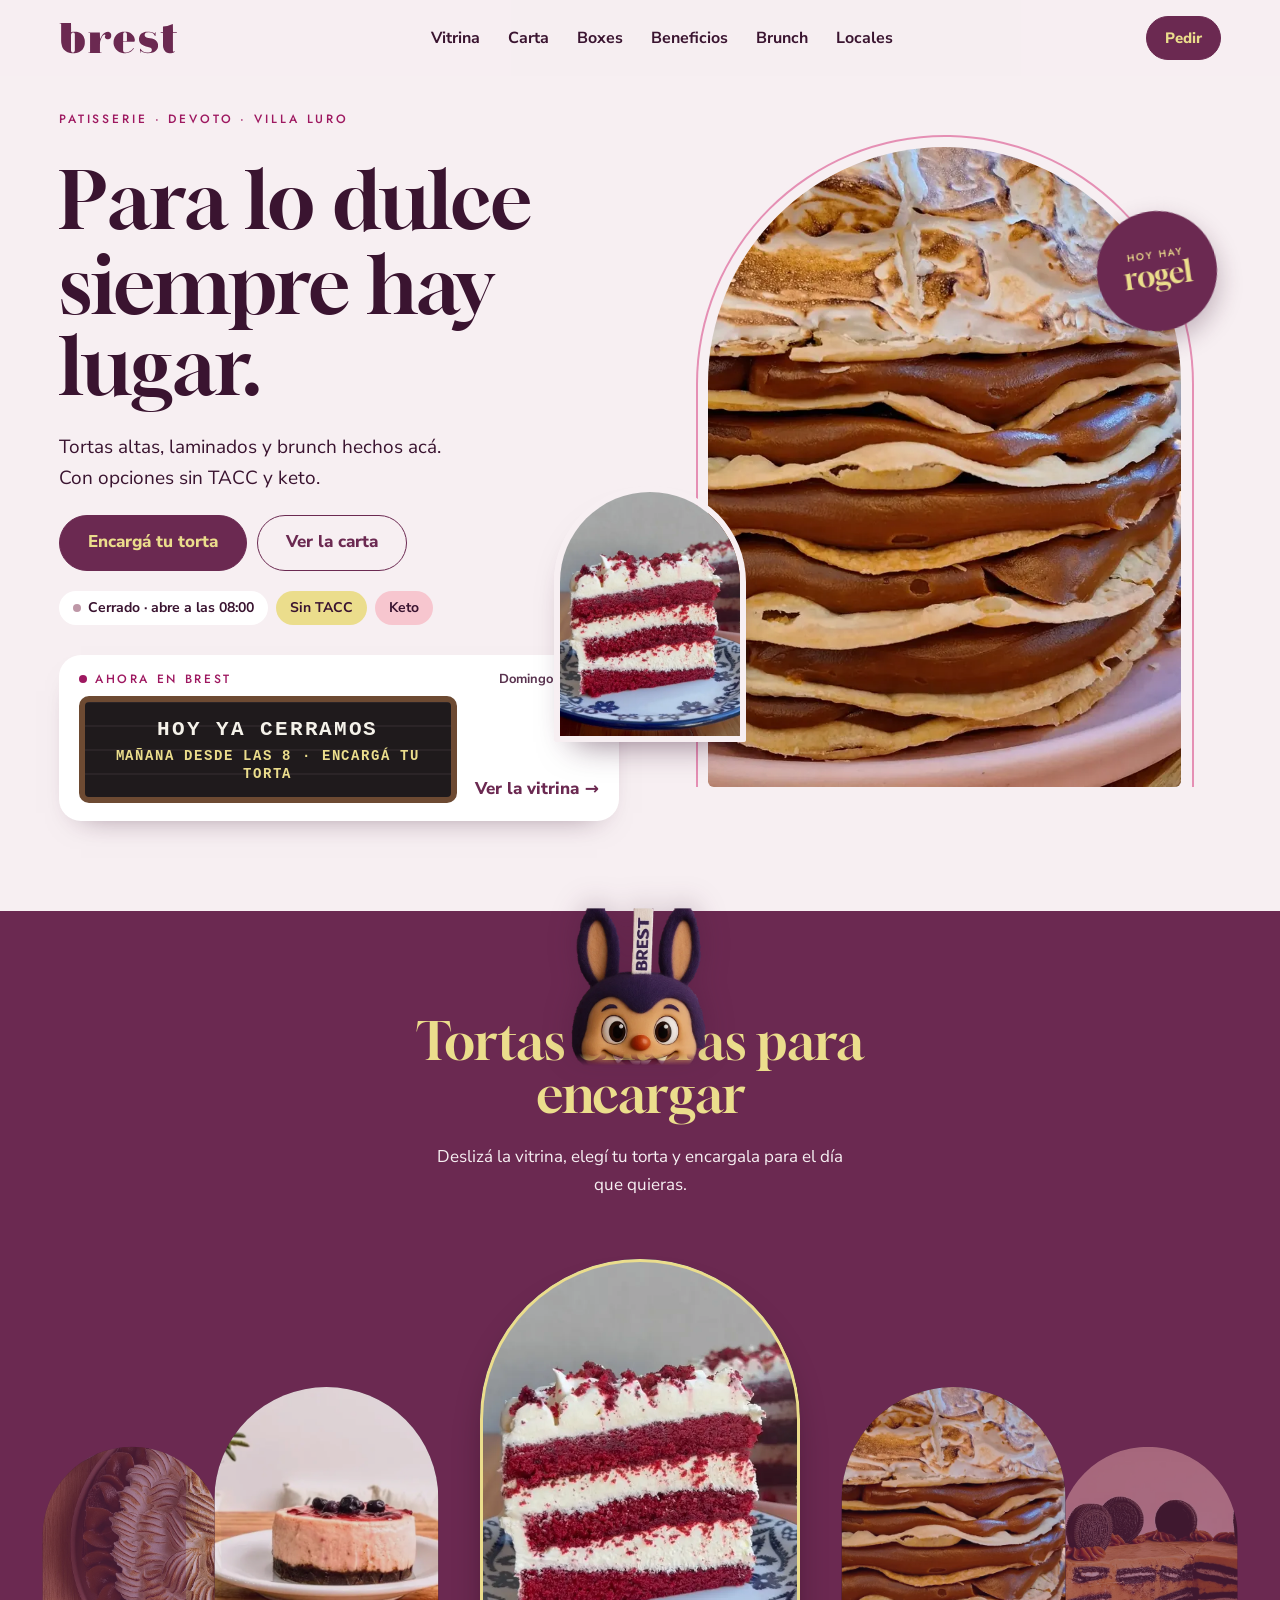
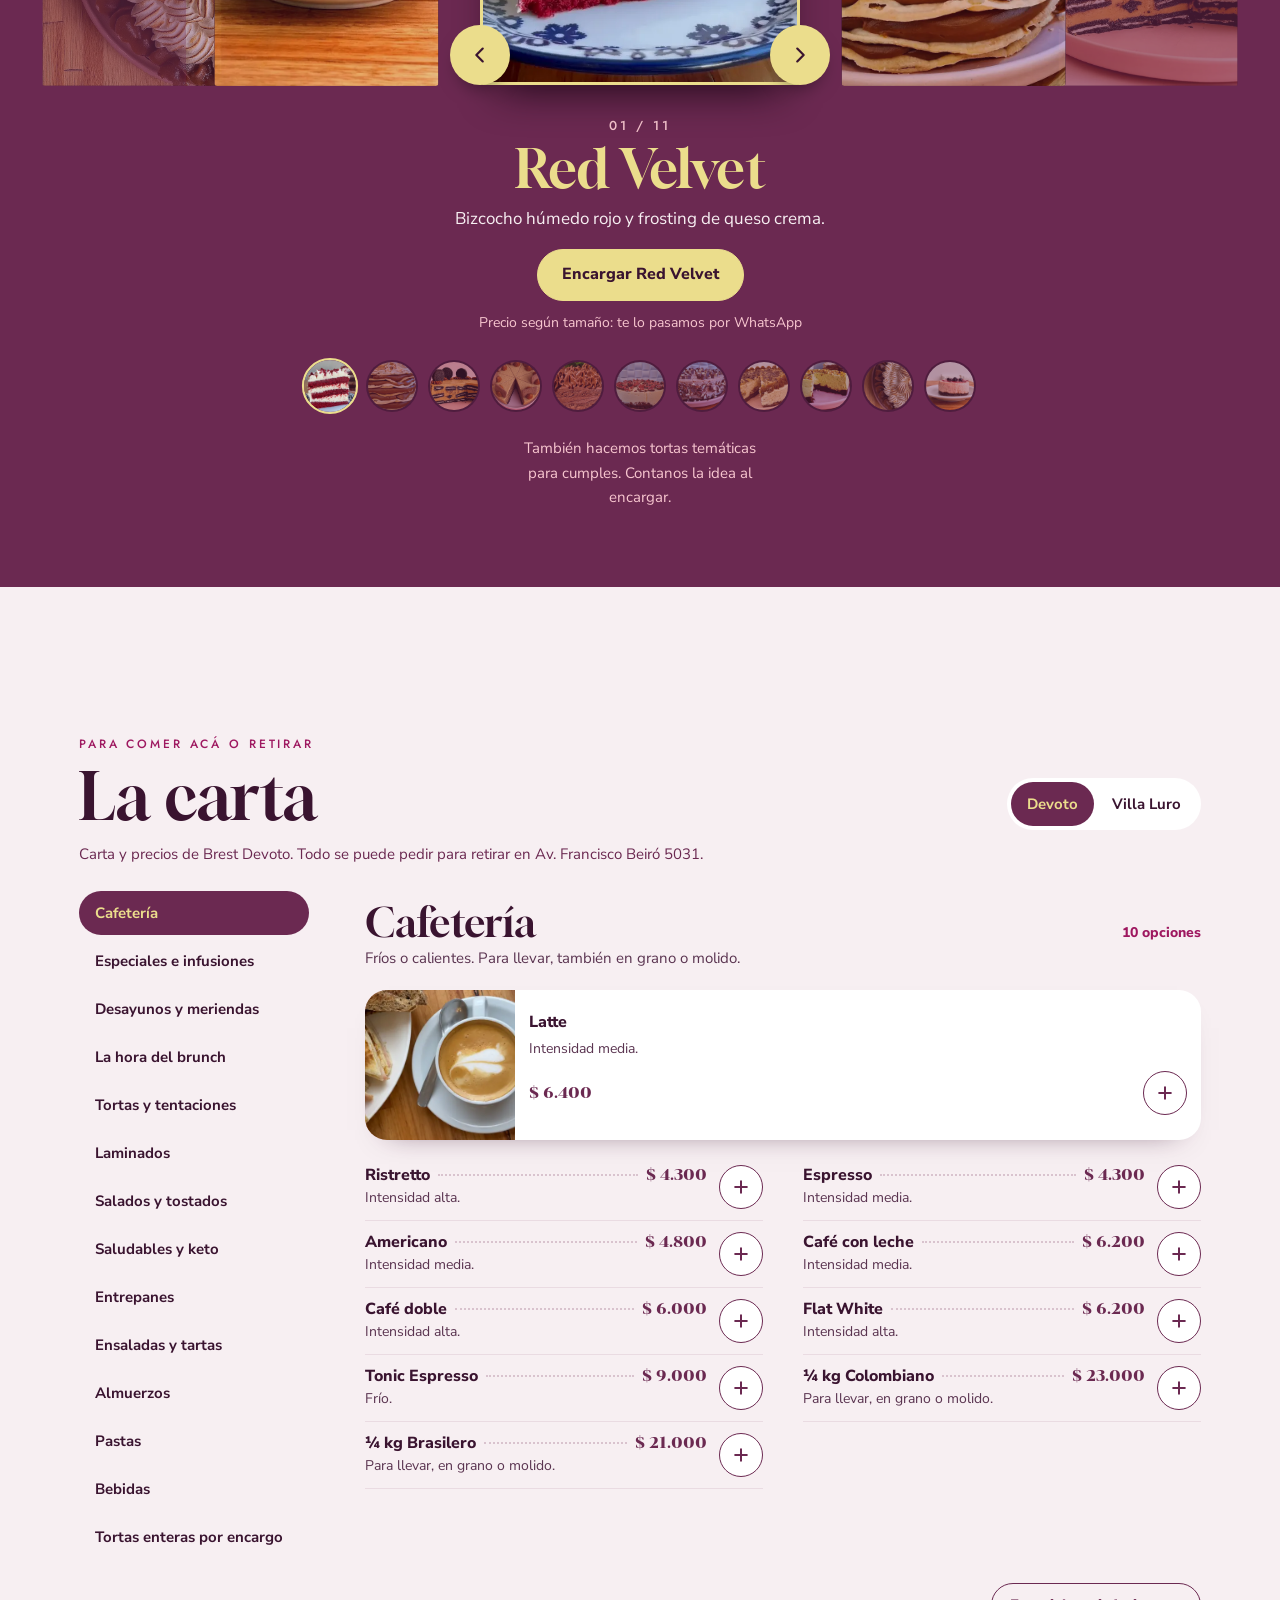
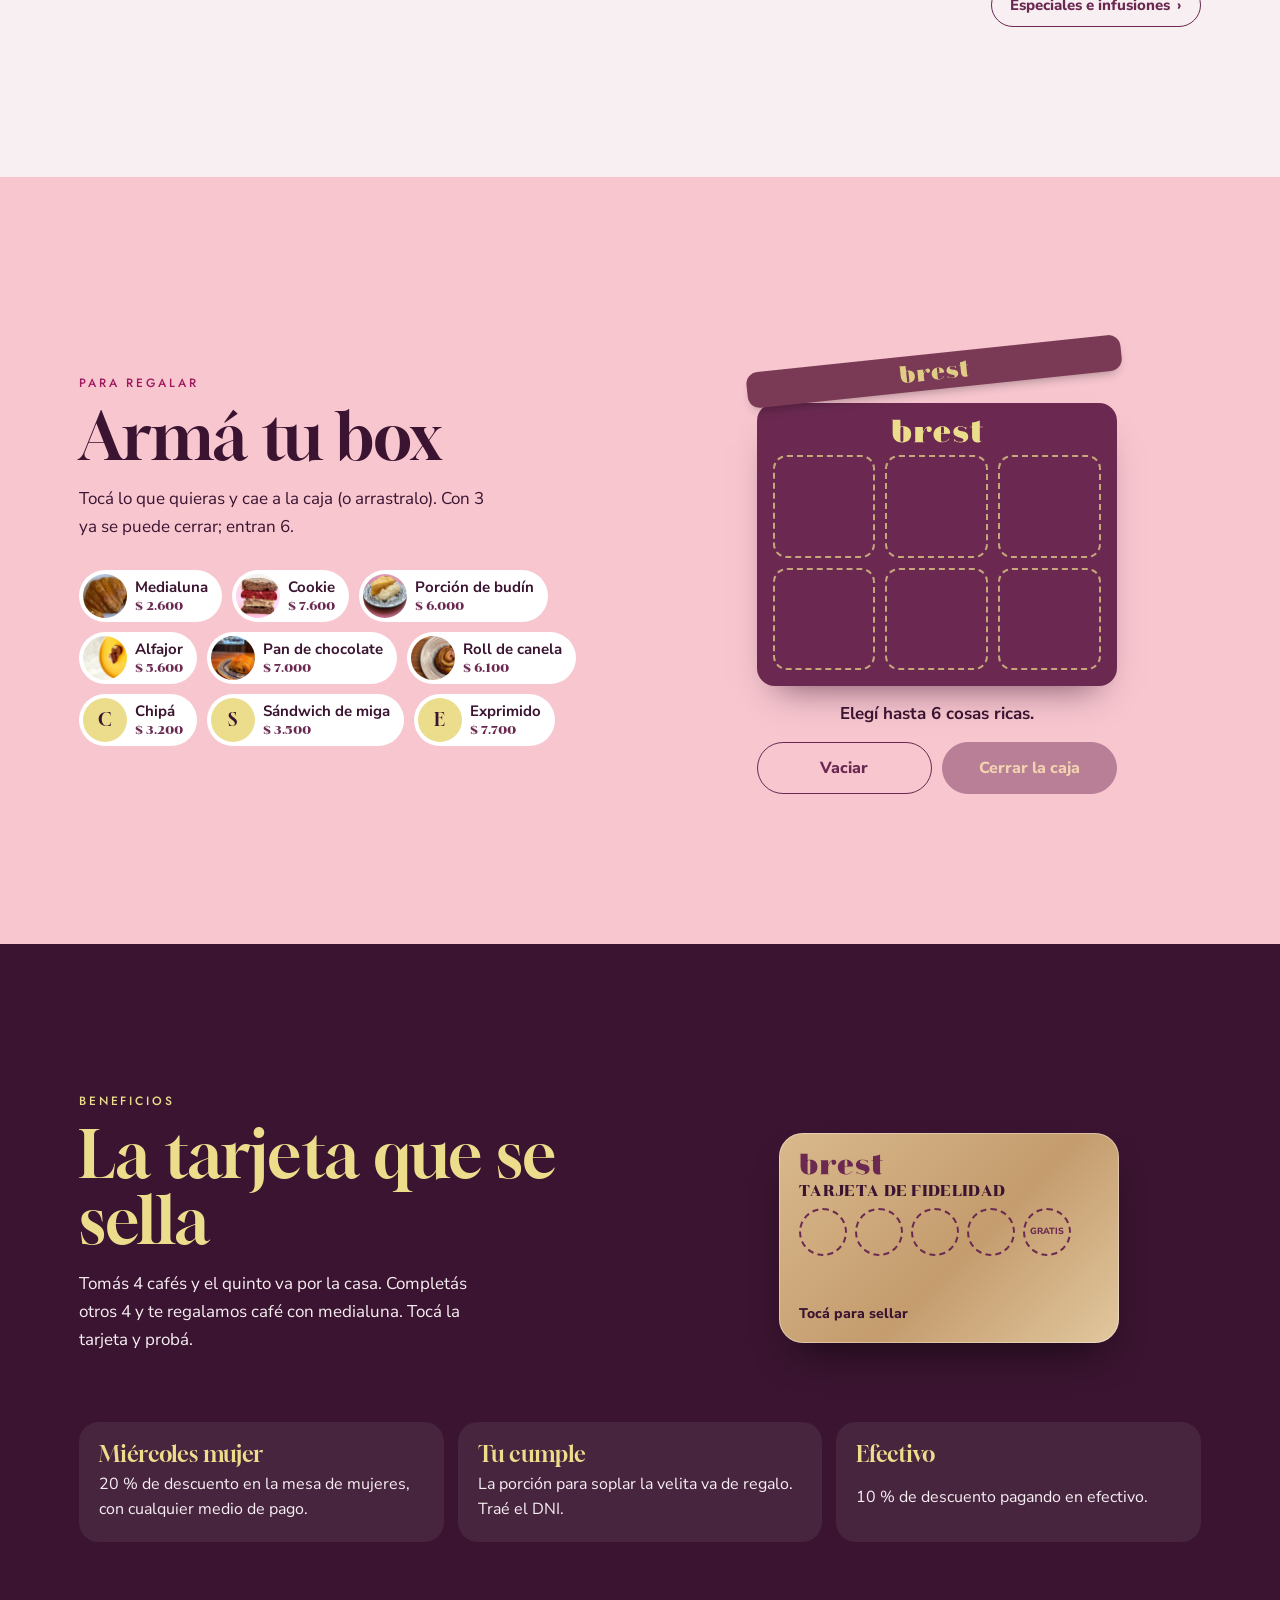
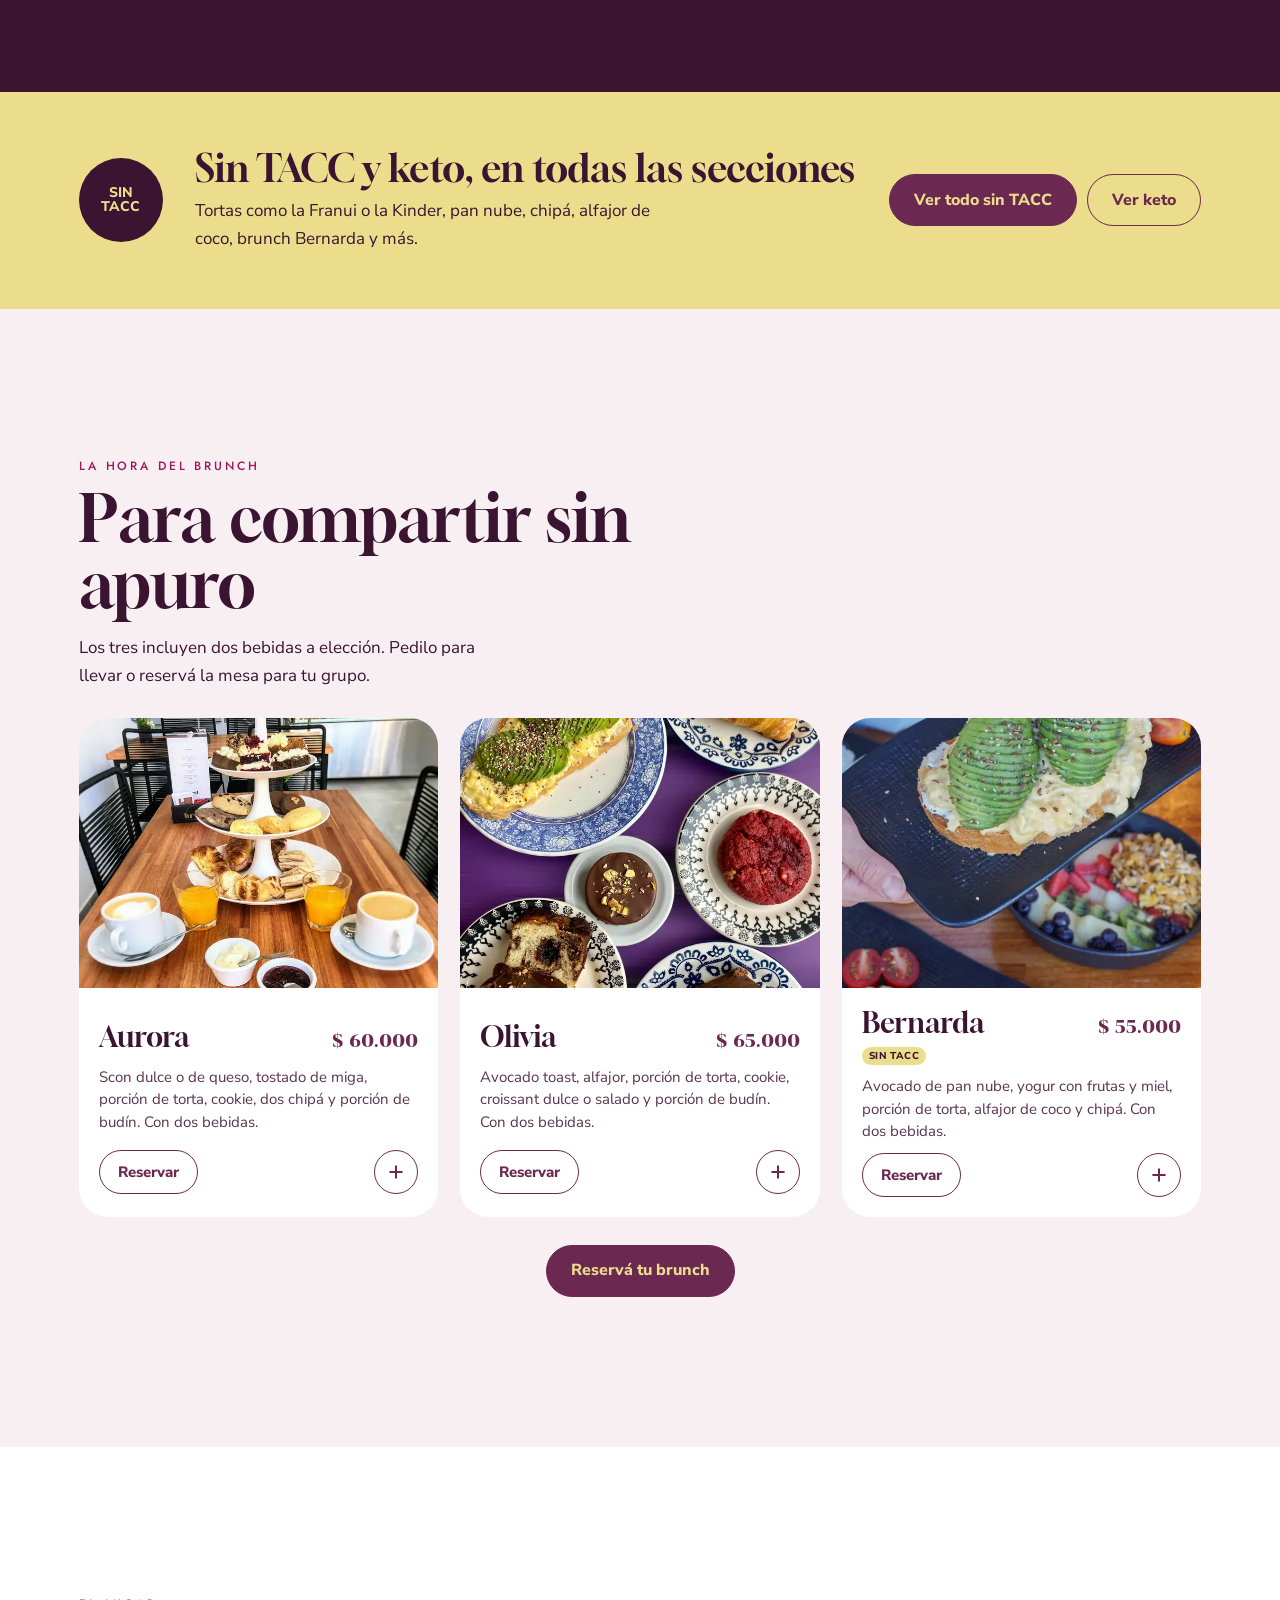
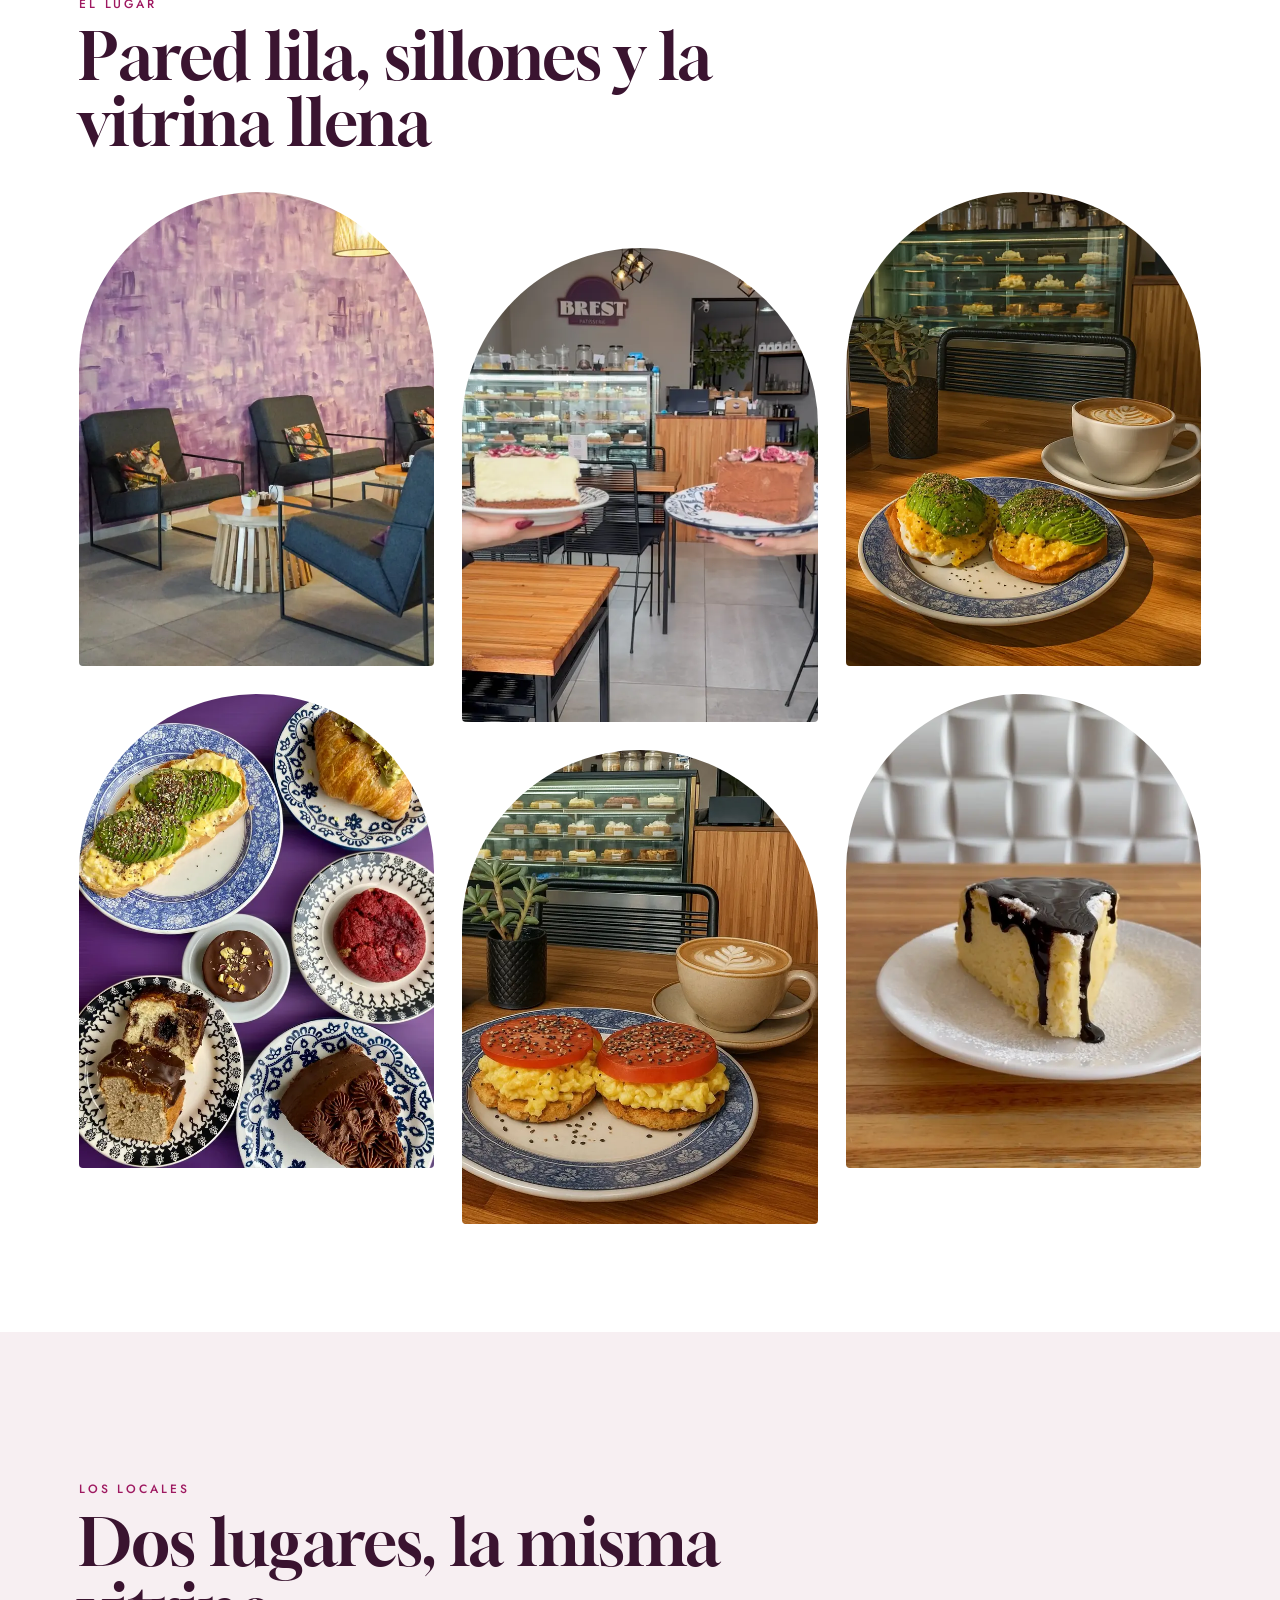
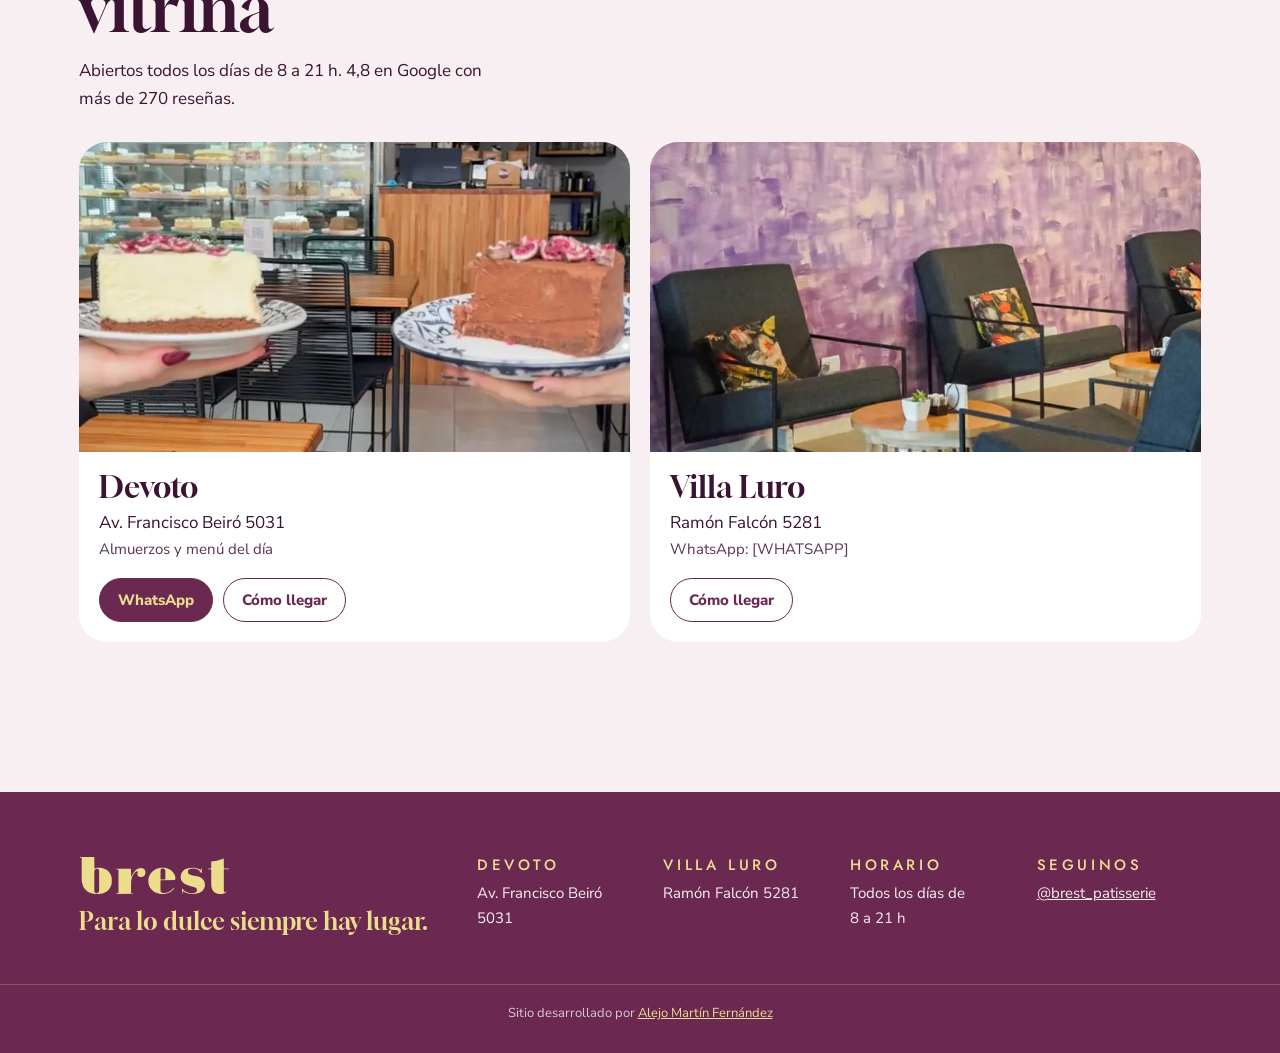
==== commit 7923e597: "Desktop: intro que vuela al hero, pizarra dentro del hero, vitrina en rueda infinita, carta compacta" ====
--- a/index.html
+++ b/index.html
@@ -28,14 +28,15 @@
 <link rel="preload" href="fonts/nunito-sans.woff" as="font" type="font/woff" crossorigin>
 <link rel="preload" as="image" href="img/hero-rogel-800.webp" type="image/webp">
 <link rel="stylesheet" href="kit/kit.css?v=1">
-<link rel="stylesheet" href="css/style.css?v=1">
+<link rel="stylesheet" href="css/style.css?v=2">
 </head>
 <body>
 
 <div class="intro" id="intro" aria-hidden="true">
+  <div class="intro__fondo"></div>
   <div class="intro__stage">
     <svg class="intro__arco" viewBox="0 0 220 300" fill="none"><path d="M20 290V110a90 90 0 0 1 180 0v180" pathLength="1"/></svg>
-    <div class="intro__ventana"><img src="img/hero-rogel-800.webp" alt=""></div>
+    <div class="intro__ventana"><picture><source media="(min-width: 900px)" srcset="img/hero-rogel-1200.webp"><img src="img/hero-rogel-800.webp" alt=""></picture></div>
     <img class="intro__marca" src="img/logo-brest-manteca.svg" alt="">
     <span class="intro__pat">PATISSERIE</span>
   </div>
@@ -84,10 +85,11 @@
   <section class="hero" aria-labelledby="hero-t">
     <div class="hero__foto">
       <span class="hero__arco" aria-hidden="true"></span>
-      <picture>
+      <picture class="hero__pic">
         <source media="(min-width: 900px)" srcset="img/hero-rogel-1200.webp">
         <img src="img/hero-rogel-800.webp" alt="Súper Rogel de seis capas con merengue" width="800" height="930" fetchpriority="high">
       </picture>
+      <img class="hero__chica" src="img/t/red-velvet.webp" alt="Porción de red velvet" width="560" height="746" loading="lazy">
       <a class="sello" href="#vitrina" aria-label="Hoy hay rogel: ver la vitrina"><span>HOY HAY</span><b>rogel</b></a>
     </div>
     <div class="hero__txt">
@@ -106,34 +108,40 @@
         <span class="chip chip--manteca">Sin TACC</span>
         <span class="chip chip--rosa">Keto</span>
       </div>
-    </div>
-  </section>
-
-  <!-- PIZARRA -->
-  <section class="pizarra-wrap" aria-label="Aviso del día">
-    <div class="pizarra" id="pizarra" aria-live="polite">
-      <p class="pizarra__l" data-l="0"></p>
-      <p class="pizarra__l" data-l="1"></p>
-      <p class="pizarra__l pizarra__l--chica" data-l="2"></p>
-    </div>
-    <a class="pizarra__btn" id="pizarraBtn" href="#carta">Ver en la carta <span aria-hidden="true">→</span></a>
+      <a class="ahora" id="ahora" href="#carta" style="--d:7">
+        <span class="ahora__cab"><span class="ahora__etq">Ahora en Brest</span><span class="ahora__hora" id="ahoraHora"></span></span>
+        <span class="pizarra" id="pizarra" aria-live="polite">
+          <span class="pizarra__l" data-l="0"></span>
+          <span class="pizarra__l pizarra__l--chica" data-l="1"></span>
+        </span>
+        <span class="ahora__btn"><span id="ahoraBtn">Ver en la carta</span> <span aria-hidden="true">→</span></span>
+      </a>
+    </div>
   </section>
 
   <!-- VITRINA -->
   <section class="vitrina" id="vitrina" aria-labelledby="vitrina-t">
-    <div class="cont">
+    <div class="cont vitrina__cab">
       <p class="etq etq--manteca rev">La vitrina</p>
       <h2 id="vitrina-t" class="t2 t2--manteca rev">Tortas enteras para encargar</h2>
-      <p class="lead lead--claro rev">Deslizá como si caminaras frente a la vitrina. Tocá una para ver qué tiene y encargala para el día que quieras.</p>
-    </div>
-    <div class="fila fila--vitrina" id="filaVitrina" tabindex="0" aria-label="Tortas enteras, deslizá para ver más"></div>
-    <div class="cont vitrina__pie rev">
-      <div class="flechas">
-        <button class="redondo redondo--claro" data-mover="-1" aria-label="Torta anterior"><svg viewBox="0 0 24 24" aria-hidden="true"><path d="M15 5l-7 7 7 7"/></svg></button>
-        <button class="redondo redondo--claro" data-mover="1" aria-label="Torta siguiente"><svg viewBox="0 0 24 24" aria-hidden="true"><path d="M9 5l7 7-7 7"/></svg></button>
-      </div>
-      <p class="vitrina__nota">También hacemos tortas temáticas para cumples. Contanos la idea al encargar.</p>
-    </div>
+      <p class="lead lead--claro rev">Deslizá la vitrina, elegí tu torta y encargala para el día que quieras.</p>
+    </div>
+    <div class="rueda rev" id="rueda">
+      <div class="rueda__escena" id="ruedaEscena" tabindex="0" role="region" aria-roledescription="carrusel" aria-label="Tortas enteras: arrastrá, deslizá o usá las flechas"></div>
+      <button class="rueda__flecha rueda__flecha--ant" id="ruedaAnt" aria-label="Torta anterior"><svg viewBox="0 0 24 24" aria-hidden="true"><path d="M15 5l-7 7 7 7"/></svg></button>
+      <button class="rueda__flecha rueda__flecha--sig" id="ruedaSig" aria-label="Torta siguiente"><svg viewBox="0 0 24 24" aria-hidden="true"><path d="M9 5l7 7-7 7"/></svg></button>
+    </div>
+    <div class="cont rueda__info" aria-live="polite">
+      <p class="rueda__num" id="ruedaNum"></p>
+      <h3 class="rueda__nom" id="ruedaNom"></h3>
+      <p class="rueda__desc" id="ruedaDesc"></p>
+      <div class="rueda__acc">
+        <button class="btn btn--manteca" type="button" id="ruedaEncargar">Encargar</button>
+        <span class="rueda__precio" id="ruedaPrecio"></span>
+      </div>
+    </div>
+    <div class="rueda__lista" id="ruedaLista" role="tablist" aria-label="Todas las tortas"></div>
+    <p class="cont vitrina__nota">También hacemos tortas temáticas para cumples. Contanos la idea al encargar.</p>
   </section>
 
   <!-- CARTA -->
@@ -174,7 +182,6 @@
             <img class="caja__logo" src="img/logo-brest-manteca.svg" alt="" aria-hidden="true">
             <div class="caja__slots" id="slots"></div>
           </div>
-          <span class="caja__mono" aria-hidden="true"></span>
         </div>
         <p class="caja__estado" id="cajaEstado">Elegí 6 cosas ricas.</p>
         <div class="dedic" id="dedic" hidden>
@@ -315,6 +322,6 @@
   <img src="img/conejo.webp" alt="" width="420" height="441">
 </div>
 
-<script type="module" src="js/main.js?v=1"></script>
+<script type="module" src="js/main.js?v=2"></script>
 </body>
 </html>
--- a/css/style.css
+++ b/css/style.css
@@ -71,29 +71,30 @@
 
 /* ---------- intro ---------- */
 .intro { display: none; }
-.con-intro .intro { display: grid; position: fixed; inset: 0; z-index: 9500; place-items: center; background: var(--ciruela); animation: intro-fuera .5s var(--ease) 1.45s forwards, intro-seguro 0s linear 5s forwards; }
-.intro__stage { position: relative; width: 220px; height: 300px; }
+.con-intro .intro { display: grid; position: fixed; inset: 0; z-index: 9500; place-items: center; animation: intro-seguro 0s linear 5s forwards; }
+.intro__fondo { position: absolute; inset: 0; background: var(--ciruela); }
+.intro__stage { --w: 220px; position: relative; width: var(--w); height: calc(var(--w) * 1.3636); }
 .intro__arco { position: absolute; inset: 0; width: 100%; height: 100%; overflow: visible; }
-.intro__arco path { stroke: var(--manteca); stroke-width: 3; stroke-linecap: round; stroke-dasharray: 1; stroke-dashoffset: 1; animation: trazo .55s cubic-bezier(.6,.1,.3,1) .05s forwards; }
-.intro__ventana { position: absolute; left: 20px; right: 20px; top: 20px; bottom: 10px; border-radius: 90px 90px 0 0; overflow: hidden; clip-path: inset(100% 0 0 0); animation: ventana .55s var(--ease) .85s forwards; }
-.intro__ventana img { width: 100%; height: 100%; object-fit: cover; transform: scale(1.25); animation: zoom 1.2s var(--ease) .85s forwards; }
-.intro__marca { position: absolute; left: -10px; right: -10px; top: 148px; width: 240px; height: auto; clip-path: inset(100% 0 0 0); animation: entinta .45s var(--ease) .45s forwards, marca-baja .45s var(--ease) .95s forwards; }
-.intro__pat { position: absolute; left: 0; right: 0; top: 222px; text-align: center; font: 500 12px/1 var(--f-etq); letter-spacing: .6em; color: var(--manteca); opacity: 0; animation: pat .5s var(--ease) .55s forwards, marca-baja .45s var(--ease) .95s forwards; }
+.intro__arco path { stroke: var(--manteca); stroke-width: 3; stroke-linecap: round; stroke-dasharray: 1; stroke-dashoffset: 1; animation: trazo .5s cubic-bezier(.6,.1,.3,1) .05s forwards; }
+.intro__ventana { position: absolute; left: 9.09%; right: 9.09%; top: 6.67%; bottom: 3.33%; border-radius: 999px 999px 0 0; overflow: hidden; clip-path: inset(100% 0 0 0); animation: ventana .45s var(--ease) .9s forwards; z-index: 2; }
+.intro__ventana picture, .intro__ventana img { display: block; width: 100%; height: 100%; }
+.intro__ventana img { object-fit: cover; object-position: 50% 45%; transform: scale(1.18); animation: zoom .6s var(--ease) .9s forwards; }
+.intro__marca { position: absolute; left: -4.5%; width: 109%; top: 49%; height: auto; clip-path: inset(100% 0 0 0); animation: entinta .4s var(--ease) .4s forwards, sale .3s var(--ease) .95s forwards; z-index: 3; }
+.intro__pat { position: absolute; left: 0; right: 0; top: 73%; text-align: center; font: 500 calc(var(--w) * .055)/1 var(--f-etq); letter-spacing: .6em; color: var(--manteca); opacity: 0; animation: pat .45s var(--ease) .5s forwards, sale .3s var(--ease) .95s forwards; z-index: 3; }
 @keyframes trazo { to { stroke-dashoffset: 0; } }
 @keyframes entinta { to { clip-path: inset(0 0 0 0); } }
 @keyframes pat { to { opacity: .85; letter-spacing: .26em; } }
 @keyframes ventana { to { clip-path: inset(0 0 0 0); } }
 @keyframes zoom { to { transform: scale(1); } }
-@keyframes marca-baja { to { transform: translateY(96px); opacity: 0; } }
-@keyframes intro-fuera { to { opacity: 0; visibility: hidden; transform: scale(1.04); } }
+@keyframes sale { to { opacity: 0; transform: translateY(-14px); } }
 @keyframes intro-seguro { to { opacity: 0; visibility: hidden; } }
+.con-intro .hero__pic, .con-intro .hero__arco, .con-intro .sello, .con-intro .hero__chica { opacity: 0; }
 @media (min-width: 900px) {
-  .con-intro .intro { animation-delay: 2.05s, 5s; }
-  .intro__stage { transform: scale(1.25); }
-  .intro__arco path { animation-duration: .75s; }
-  .intro__marca { animation-delay: .65s, 1.4s; }
-  .intro__pat { animation-delay: .8s, 1.4s; }
-  .intro__ventana { animation-delay: 1.2s; } .intro__ventana img { animation-delay: 1.2s; }
+  .intro__stage { --w: min(300px, 30vh); }
+  .intro__arco path { animation-duration: .7s; }
+  .intro__marca { animation-delay: .55s, 1.25s; }
+  .intro__pat { animation-delay: .7s, 1.25s; }
+  .intro__ventana, .intro__ventana img { animation-delay: 1.15s; }
 }
 
 /* ---------- barra ---------- */
@@ -131,19 +132,20 @@
 /* ---------- hero ---------- */
 .hero { padding: calc(var(--barra) + env(safe-area-inset-top) + 8px) 0 var(--aire); display: grid; gap: 0; }
 .hero__foto { position: relative; margin: 0 24px; }
-.hero__arco { position: absolute; left: -12px; right: -12px; top: -12px; height: min(112vw, 470px); border: 2px solid var(--arco); border-bottom: 0; border-radius: 999px 999px 0 0; pointer-events: none; }
-.hero__foto picture { display: block; border-radius: 999px 999px 24px 24px; overflow: hidden; }
-.hero__foto img { width: 100%; height: min(112vw, 460px); min-height: 300px; object-fit: cover; object-position: 50% 45%; }
-.listo .hero__foto picture { animation: descubre 1s var(--ease) both; }
-.listo .hero__foto img { animation: zoom-in 1.4s var(--ease) both; }
-.listo .hero__arco { animation: aparece .8s var(--ease) .3s both; }
+.hero__arco { position: absolute; left: -12px; right: -12px; top: -12px; height: calc(var(--hh, min(112vw, 460px)) + 12px); border: 2px solid var(--arco); border-bottom: 0; border-radius: 999px 999px 0 0; pointer-events: none; }
+.hero__pic { display: block; border-radius: 999px 999px 24px 24px; overflow: hidden; position: relative; z-index: 1; }
+.hero__pic img { width: 100%; height: var(--hh, min(112vw, 460px)); min-height: 300px; object-fit: cover; object-position: 50% 45%; }
+.hero__chica { display: none; }
+.listo:not(.desde-intro) .hero__pic { animation: descubre 1s var(--ease) both; }
+.listo:not(.desde-intro) .hero__pic img { animation: zoom-in 1.4s var(--ease) both; }
+.listo .hero__arco { animation: aparece .8s var(--ease) .2s both; }
 @keyframes descubre { from { clip-path: inset(100% 0 0 0 round 999px 999px 24px 24px); } to { clip-path: inset(0 0 0 0 round 0); } }
 @keyframes zoom-in { from { transform: scale(1.15); } }
 @keyframes aparece { from { opacity: 0; transform: scale(.96); } }
-.sello { position: absolute; right: 14px; bottom: -30px; width: 100px; height: 100px; border-radius: 50%; background: var(--ciruela); color: var(--manteca); display: flex; flex-direction: column; align-items: center; justify-content: center; text-decoration: none; transform: rotate(-8deg); box-shadow: 0 10px 24px rgba(58,20,48,.28); }
+.sello { position: absolute; z-index: 3; right: 14px; bottom: -30px; width: 100px; height: 100px; border-radius: 50%; background: var(--ciruela); color: var(--manteca); display: flex; flex-direction: column; align-items: center; justify-content: center; text-decoration: none; transform: rotate(-8deg); box-shadow: 0 10px 24px rgba(58,20,48,.28); }
 .sello span { font: 500 10px/1 var(--f-etq); letter-spacing: .2em; }
 .sello b { font: 400 24px/1.05 var(--f-tit); }
-.listo .sello { animation: sello .7s cubic-bezier(.3,1.6,.5,1) .9s both; }
+.listo .sello { animation: sello .7s cubic-bezier(.3,1.6,.5,1) .5s both; }
 @keyframes sello { from { transform: rotate(-30deg) scale(0); } }
 .hero__txt { padding: 46px 24px 0; display: grid; gap: 16px; min-width: 0; }
 .hero__t { margin: 0; font: 400 clamp(38px, 10.6vw, 92px)/1.02 var(--f-tit); color: var(--noche); }
@@ -151,14 +153,20 @@
 .hero__btns { display: grid; grid-template-columns: 1fr 1fr; gap: 10px; }
 .hero__btns .btn { padding: 0 12px; }
 
-/* ---------- pizarra ---------- */
-.pizarra-wrap { padding: 0 var(--pad) var(--aire); display: grid; justify-items: center; gap: 14px; }
-.pizarra { width: min(100%, 560px); min-height: 160px; padding: 22px 16px; border-radius: 14px; border: 8px solid #6d4a32; background: #1F1A1C repeating-linear-gradient(0deg, #1F1A1C 0 26px, #2B2427 26px 28px); display: grid; align-content: center; gap: 6px; text-align: center; box-shadow: 0 16px 30px -18px rgba(0,0,0,.6); }
-.pizarra__l { margin: 0; min-height: 1.3em; font: 700 clamp(17px, 4.8vw, 26px)/1.3 'Courier New', ui-monospace, monospace; letter-spacing: .12em; color: #F5F2EA; overflow-wrap: anywhere; }
-.pizarra__l--chica { font-size: clamp(13px, 3.6vw, 17px); color: var(--manteca); }
-.pizarra__l i { font-style: normal; display: inline-block; opacity: 0; transform: translateY(-10px) rotate(-6deg); animation: letra .35s cubic-bezier(.3,1.5,.5,1) forwards; animation-delay: calc(var(--n) * 28ms); }
+/* ---------- "Ahora en Brest" (pizarra dentro del hero) ---------- */
+.ahora { display: grid; gap: 10px; margin-top: 10px; padding: 16px; border-radius: 22px; background: #fff; color: var(--noche); text-decoration: none; box-shadow: 0 14px 30px -22px rgba(58,20,48,.6); max-width: 460px; }
+.listo .ahora { animation: sube .7s var(--ease) both; animation-delay: calc(var(--d) * 80ms + 120ms); }
+.ahora__cab { display: flex; justify-content: space-between; align-items: center; gap: 10px; }
+.ahora__etq { display: inline-flex; align-items: center; gap: 8px; font: 500 12px/1 var(--f-etq); letter-spacing: .22em; text-transform: uppercase; color: var(--frambuesa); }
+.ahora__etq::before { content: ""; width: 8px; height: 8px; border-radius: 50%; background: var(--frambuesa); animation: ping-r 2s infinite; }
+@keyframes ping-r { 0% { box-shadow: 0 0 0 0 rgba(158,24,96,.45); } 70% { box-shadow: 0 0 0 8px rgba(158,24,96,0); } 100% { box-shadow: 0 0 0 0 rgba(158,24,96,0); } }
+.ahora__hora { font: 700 13px/1 var(--f-txt); color: #5A3450; }
+.pizarra { display: grid; gap: 4px; padding: 14px 12px; border-radius: 10px; border: 6px solid #6d4a32; background: #1F1A1C repeating-linear-gradient(0deg, #1F1A1C 0 22px, #2B2427 22px 24px); text-align: center; }
+.pizarra__l { display: block; margin: 0; min-height: 1.3em; font: 700 clamp(16px, 4.4vw, 21px)/1.3 'Courier New', ui-monospace, monospace; letter-spacing: .1em; color: #F5F2EA; overflow-wrap: anywhere; }
+.pizarra__l--chica { font-size: clamp(12px, 3.3vw, 14px); color: var(--manteca); }
+.pizarra__l i { font-style: normal; display: inline-block; opacity: 0; transform: translateY(-10px) rotate(-6deg); animation: letra .35s cubic-bezier(.3,1.5,.5,1) forwards; animation-delay: calc(var(--n) * 24ms); }
 @keyframes letra { to { opacity: 1; transform: none; } }
-.pizarra__btn { min-height: 44px; display: inline-flex; align-items: center; gap: 8px; font-weight: 800; color: var(--ciruela); text-decoration: none; padding: 0 6px; }
+.ahora__btn { display: inline-flex; align-items: center; gap: 6px; min-height: 28px; font-weight: 800; color: var(--ciruela); }
 
 /* ---------- filas deslizables ---------- */
 .fila { display: flex; gap: 16px; overflow-x: auto; overscroll-behavior-x: contain; scroll-snap-type: x mandatory; scrollbar-width: none; padding: 14px var(--pad) 26px; scroll-padding-inline: var(--pad); cursor: grab; }
@@ -166,32 +174,44 @@
 .fila.arrastra { cursor: grabbing; scroll-snap-type: none; }
 .fila.arrastra * { pointer-events: none; }
 .fila > * { scroll-snap-align: center; flex: none; }
-
-/* ---------- vitrina ---------- */
-.vitrina { background: var(--ciruela); color: var(--papel); padding: var(--aire) 0; }
-.fila--vitrina { padding-inline: calc(50% - 115px); scroll-padding-inline: 0; align-items: flex-end; min-height: 470px; }
-.torta { width: 230px; perspective: 900px; transition: transform .35s var(--ease), opacity .35s; transform: scale(var(--s, .9)); opacity: var(--o, .75); transform-origin: 50% 100%; }
-.torta__in { position: relative; display: grid; transform-style: preserve-3d; transition: transform .6s var(--ease); }
-.torta.vuelta .torta__in { transform: rotateY(180deg); }
-.torta__cara, .torta__dorso { grid-area: 1 / 1; backface-visibility: hidden; -webkit-backface-visibility: hidden; }
-.torta__cara { display: grid; gap: 12px; border: 0; background: none; padding: 0; text-align: left; cursor: pointer; }
-.torta__foto { position: relative; border-radius: 115px 115px 18px 18px; overflow: hidden; aspect-ratio: 3 / 4; background: var(--noche); }
-.torta__foto img { width: 100%; height: 100%; object-fit: cover; }
-.torta__foto::after { content: ""; position: absolute; inset: 0; border-radius: inherit; box-shadow: inset 0 0 0 0 var(--manteca); transition: box-shadow .3s; }
-.torta.centro .torta__foto::after { box-shadow: inset 0 0 0 3px var(--manteca); }
-.torta__nom { font: 400 23px/1.1 var(--f-tit); color: var(--papel); }
-.torta__info { display: flex; justify-content: space-between; align-items: center; gap: 8px; font-size: 14px; color: var(--rosa); }
-.torta__tag { font: 800 11px/1 var(--f-txt); background: var(--manteca); color: var(--noche); border-radius: 999px; padding: 5px 8px; }
-.torta__dorso { transform: rotateY(180deg); background: var(--papel); color: var(--noche); border-radius: 115px 115px 18px 18px; padding: 70px 20px 20px; display: flex; flex-direction: column; gap: 10px; }
-.torta__dorso h3 { margin: 0; font: 400 24px/1.1 var(--f-tit); }
-.torta__dorso p { margin: 0; font-size: 15px; line-height: 1.5; }
-.torta__dorso .precio { font: 400 16px/1.3 var(--f-num); color: var(--ciruela); }
-.torta__dorso .precio--na { font: 700 14px/1.45 var(--f-txt); color: #5A3450; }
-.torta__dorso .btn { margin-top: auto; width: 100%; }
-.torta__volver { min-height: 44px; min-width: 44px; border: 0; background: none; color: var(--ciruela); font-weight: 800; text-decoration: underline; cursor: pointer; }
-.vitrina__pie { display: grid; gap: 16px; justify-items: center; text-align: center; }
-.flechas { display: flex; gap: 12px; }
-.vitrina__nota { margin: 0; max-width: 36ch; font-size: 15px; color: var(--rosa); }
+.fila img { -webkit-user-drag: none; user-select: none; }
+.fila { user-select: none; -webkit-user-select: none; }
+
+/* ---------- vitrina: rueda ---------- */
+.vitrina { background: var(--ciruela); color: var(--papel); padding: var(--aire) 0; overflow: clip; }
+.vitrina__cab { text-align: center; display: grid; justify-items: center; }
+.vitrina__cab .t2, .vitrina__cab .lead { margin-inline: auto; }
+.rueda { position: relative; margin-top: 8px; }
+.rueda { --cw: 250px; }
+.rueda__escena { position: relative; height: calc(var(--cw) * 1.3333 + 24px); touch-action: pan-y; cursor: grab; user-select: none; -webkit-user-select: none; outline: none; }
+.rueda__escena.arrastra { cursor: grabbing; }
+.rcarta { position: absolute; left: 50%; bottom: 0; width: var(--cw); aspect-ratio: 3 / 4; padding: 0; border: 0; background: var(--noche); border-radius: 999px 999px 22px 22px; overflow: hidden; transform-origin: 50% 100%; transition: transform .6s cubic-bezier(.2,.8,.2,1), opacity .45s, box-shadow .45s; box-shadow: 0 24px 40px -20px rgba(20,4,16,calc(var(--sombra, 0) * .9)); cursor: pointer; }
+.rueda__escena.arrastra .rcarta { transition: none; }
+.rcarta img { width: 100%; height: 100%; object-fit: cover; pointer-events: none; -webkit-user-drag: none; }
+.rcarta::after { content: ""; position: absolute; inset: 0; border-radius: inherit; box-shadow: inset 0 0 0 0 var(--manteca); transition: box-shadow .4s; pointer-events: none; }
+.rcarta.centro::after { box-shadow: inset 0 0 0 3px var(--manteca); }
+.rcarta:focus-visible { outline: 3px solid var(--manteca); outline-offset: 4px; }
+.rcarta__tag { position: absolute; left: 50%; bottom: 14px; transform: translateX(-50%); font: 800 11px/1 var(--f-txt); background: var(--manteca); color: var(--noche); border-radius: 999px; padding: 6px 10px; white-space: nowrap; }
+.rueda__flecha { position: absolute; top: calc(var(--cw) * 1.3333 + 24px - 26px); z-index: 120; width: 52px; height: 52px; border-radius: 50%; border: 0; display: grid; place-items: center; background: var(--manteca); color: var(--noche); cursor: pointer; transform: translateY(-50%); box-shadow: 0 10px 20px -10px rgba(0,0,0,.5); }
+.rueda__flecha svg { width: 22px; height: 22px; fill: none; stroke: currentColor; stroke-width: 2.4; stroke-linecap: round; stroke-linejoin: round; }
+.rueda__flecha:active { transform: translateY(-50%) scale(.92); }
+.rueda__flecha--ant { left: calc(50% - var(--cw) * .5 - 26px); }
+.rueda__flecha--sig { right: calc(50% - var(--cw) * .5 - 26px); }
+.rueda__info { text-align: center; display: grid; justify-items: center; gap: 8px; margin-top: 26px; }
+.rueda__info.cambia > * { animation: sube .45s var(--ease) both; }
+.rueda__info.cambia > :nth-child(2) { animation-delay: .04s; } .rueda__info.cambia > :nth-child(3) { animation-delay: .08s; } .rueda__info.cambia > :nth-child(4) { animation-delay: .12s; }
+.rueda__num { margin: 0; font: 500 13px/1 var(--f-etq); letter-spacing: .24em; color: var(--rosa); }
+.rueda__nom { margin: 0; font: 400 clamp(32px, 8.6vw, 54px)/1.04 var(--f-tit); color: var(--manteca); }
+.rueda__desc { margin: 0; max-width: 40ch; color: var(--papel); }
+.rueda__acc { display: grid; justify-items: center; gap: 10px; margin-top: 8px; }
+.rueda__precio { font-size: 14px; color: var(--rosa); }
+.rueda__lista { display: flex; gap: 10px; justify-content: safe center; overflow-x: auto; scrollbar-width: none; padding: 26px var(--pad) 6px; overscroll-behavior-x: contain; }
+.rueda__lista::-webkit-scrollbar { display: none; }
+.rmini { flex: none; width: 52px; height: 52px; padding: 0; border-radius: 50%; overflow: hidden; border: 2px solid transparent; background: var(--noche); cursor: pointer; opacity: .55; transition: opacity .3s, border-color .3s, transform .3s; }
+.rmini img { width: 100%; height: 100%; object-fit: cover; }
+.rmini.on { opacity: 1; border-color: var(--manteca); transform: scale(1.08); }
+.vitrina__nota { margin: 18px auto 0; max-width: 40ch; font-size: 15px; color: var(--rosa); text-align: center; }
+@media (hover: hover) { .rmini:hover { opacity: 1; } .rueda__flecha:hover { background: #fff; } }
 
 /* ---------- carta ---------- */
 .carta { padding: var(--aire) 0; }
@@ -206,30 +226,41 @@
 .sec-cab h3 { margin: 0; font: 400 clamp(28px, 7vw, 40px)/1.05 var(--f-tit); }
 .sec-cab__n { font: 800 14px/1 var(--f-txt); color: var(--frambuesa); white-space: nowrap; }
 .sec-cab p { margin: 0; font-size: 15px; line-height: 1.5; color: #5A3450; max-width: 52ch; }
-.carta__kit .kit-item { grid-template-columns: auto minmax(0, 1fr) auto; gap: 12px; padding: 14px 0; border-bottom: 1px solid var(--linea); align-items: center; }
-.carta__kit .kit-item:not(:has(.plato__foto)) { grid-template-columns: minmax(0, 1fr) auto; }
-.plato__foto { width: 58px; height: 58px; border-radius: 50%; object-fit: cover; box-shadow: 0 0 0 3px #fff, 0 0 0 5px var(--loza); margin: 5px 2px 0 5px; }
-.plato__nom { margin: 0; font: 800 17px/1.3 var(--f-txt); }
-.plato__desc { margin: 4px 0 0; font-size: 15px; line-height: 1.45; color: #5A3450; }
-.plato__tags { display: inline-flex; gap: 4px; vertical-align: 2px; margin-left: 4px; }
+.carta__kit .kit-carta__panel { display: block; }
+.platos-dest { display: flex; gap: 12px; overflow-x: auto; scroll-snap-type: x mandatory; scrollbar-width: none; overscroll-behavior-x: contain; margin: 6px calc(var(--pad) * -1) 8px; padding: 4px var(--pad) 14px; scroll-padding-inline: var(--pad); }
+.platos-dest::-webkit-scrollbar { display: none; }
+.carta__kit .platos-dest > .plato--foto:only-child, .lista-pop .platos-dest > .plato--foto:only-child { width: 100%; }
+.platos-dest::-webkit-scrollbar { display: none; }
+.carta__kit .plato--foto, .lista-pop .plato--foto { flex: none; width: min(78vw, 300px); scroll-snap-align: start; display: grid; grid-template-columns: 112px minmax(0, 1fr); gap: 0; padding: 0; border: 0; border-radius: 22px; background: #fff; overflow: hidden; box-shadow: 0 14px 28px -24px rgba(58,20,48,.7); }
+.plato__img { min-height: 128px; height: 100%; overflow: hidden; background: var(--rosa); position: relative; }
+.plato__img img { position: absolute; inset: 0; }
+.plato__img img { width: 100%; height: 100%; object-fit: cover; transition: transform .6s var(--ease); }
+.plato--foto .plato__body { padding: 12px 14px 14px; display: flex; flex-direction: column; gap: 4px; flex: 1; }
+.plato--foto .plato__nom { font-size: 16px; }
+.plato--foto .plato__desc { -webkit-line-clamp: 2; }
+.plato__pie { margin-top: auto; padding-top: 8px; display: flex; justify-content: space-between; align-items: center; gap: 8px; }
+.platos-lista { display: grid; grid-template-columns: minmax(0, 1fr); column-gap: 40px; }
+.carta__kit .platos-lista .kit-item, .lista-pop .platos-lista .kit-item { display: grid; grid-template-columns: minmax(0, 1fr) 44px; gap: 12px; align-items: center; padding: 11px 0; border-bottom: 1px solid var(--linea); animation: kit-up .5s var(--ease) both; animation-delay: calc(var(--i, 0) * 30ms); }
+.plato__linea { display: flex; align-items: baseline; gap: 8px; min-width: 0; }
+.plato__nom { margin: 0; font: 800 16px/1.3 var(--f-txt); min-width: 0; }
+.plato__puntos { flex: 1; min-width: 14px; border-bottom: 2px dotted #D9C3CE; transform: translateY(-4px); }
+.plato__desc { margin: 2px 0 0; font-size: 14px; line-height: 1.4; color: #5A3450; display: -webkit-box; -webkit-box-orient: vertical; -webkit-line-clamp: 2; overflow: hidden; }
+.plato__tags { display: inline-flex; gap: 4px; vertical-align: 1px; margin-right: 2px; flex-wrap: wrap; }
 .tg { font: 800 10px/1 var(--f-txt); letter-spacing: .04em; padding: 4px 7px; border-radius: 999px; background: var(--manteca); color: var(--noche); white-space: nowrap; }
 .tg--keto { background: var(--rosa); }
 .tg--veggie { background: #DCE9D2; }
 .tg--casa { background: var(--ciruela); color: var(--manteca); }
-.plato__lado { display: flex; align-items: center; justify-content: flex-end; gap: 10px; }
-.plato__body .plato__precio { margin: 6px 0 0; }
-.carta__kit .kit-item:has(.kit-step), .lista-pop .kit-item:has(.kit-step) { grid-template-columns: auto minmax(0, 1fr); }
-.kit-item:has(.kit-step) .plato__lado { grid-column: 1 / -1; }
-.kit-item:has(.kit-step):has(.plato__foto) .plato__lado { grid-column: 2; }
-.kit-item:has(.kit-step):not(:has(.plato__foto)) { grid-template-columns: minmax(0, 1fr); }
+.plato__lado { display: flex; align-items: center; justify-content: flex-end; }
 .plato__precio { font: 400 15px/1.2 var(--f-num); color: var(--ciruela); white-space: nowrap; }
-.carta__kit .kit-item .plato__desc { font-size: 14.5px; }
 .plato__precio--na { font: 700 14px/1.2 var(--f-txt); color: #5A3450; }
-.carta__kit .kit-add, .bru .kit-add { width: 44px; height: 44px; min-height: 44px; padding: 0; border-radius: 50%; border: 1.5px solid var(--ciruela); background: #fff; color: var(--ciruela); font-size: 0; display: grid; place-items: center; }
-.carta__kit .kit-add span, .bru .kit-add span { font: 400 26px/1 var(--f-txt); margin-top: -2px; }
-.carta__kit .kit-step, .bru .kit-step { border-radius: 999px; }
-.carta__kit .kit-step button, .bru .kit-step button { width: 40px; height: 44px; }
+.mas { position: relative; width: 44px; height: 44px; flex: none; padding: 0; border-radius: 50%; border: 1.5px solid var(--ciruela); background: #fff; color: var(--ciruela); display: grid; place-items: center; cursor: pointer; transition: background .2s, color .2s, transform .15s; }
+.mas svg { width: 20px; height: 20px; fill: none; stroke: currentColor; stroke-width: 2.4; stroke-linecap: round; }
+.mas:active { transform: scale(.9); }
+.mas.tiene { background: var(--ciruela); color: var(--manteca); }
+.mas__n { position: absolute; top: -7px; right: -7px; min-width: 22px; height: 22px; padding: 0 5px; border-radius: 999px; background: var(--manteca); color: var(--noche); font: 800 12px/22px var(--f-txt); text-align: center; border: 2px solid #fff; display: none; }
+.mas.tiene .mas__n { display: block; animation: kit-pop .3s var(--ease); }
 .btn-encargar { min-height: 44px; padding: 0 14px; border-radius: 999px; border: 0; background: var(--ciruela); color: var(--manteca); font: 800 15px/1 var(--f-txt); cursor: pointer; }
+.carta__ayuda { margin: 14px 0 0; font-size: 13px; color: #5A3450; }
 .carta__nav { display: flex; justify-content: space-between; gap: 10px; padding-top: 24px; }
 .carta__nav .btn { max-width: 48%; overflow: hidden; text-overflow: ellipsis; }
 .carta__nav [data-nom] { overflow: hidden; text-overflow: ellipsis; }
@@ -262,13 +293,6 @@
 .caja__tapa { position: absolute; left: -8px; right: -8px; top: -30px; height: 36px; border-radius: 12px; background: #7A3A55; display: grid; place-items: center; transform-origin: 0 100%; transform: rotate(-6deg); transition: transform .6s cubic-bezier(.5,1.4,.5,1), top .6s; z-index: 2; box-shadow: 0 6px 12px -6px rgba(0,0,0,.4); }
 .caja__tapa img { width: 70px; opacity: .9; }
 .caja.cerrada .caja__tapa { transform: none; top: 0; height: 100%; border-radius: 18px; }
-.caja__mono { position: absolute; z-index: 3; left: 50%; top: 50%; width: 0; height: 0; opacity: 0; }
-.caja.cerrada .caja__mono { opacity: 1; }
-.caja__mono::before, .caja__mono::after { content: ""; position: absolute; width: 44px; height: 30px; border: 6px solid var(--manteca); border-radius: 50% 50% 50% 50%; top: -15px; }
-.caja__mono::before { right: 0; transform: rotate(18deg); }
-.caja__mono::after { left: 0; transform: rotate(-18deg); }
-.caja.cerrada .caja__mono { animation: mono .5s cubic-bezier(.3,1.6,.5,1) .45s both; }
-@keyframes mono { from { opacity: 0; transform: scale(0); } }
 .caja.salta { animation: salta .4s var(--ease); }
 @keyframes salta { 40% { transform: translateY(-6px) rotate(-1deg); } }
 .caja__estado { margin: 0; font-weight: 700; text-align: center; }
@@ -305,7 +329,6 @@
 .sello-st { width: 84px; height: 84px; border-radius: 50%; background: var(--noche); color: var(--manteca); display: grid; place-items: center; text-align: center; font: 800 14px/1.05 var(--f-txt); transform: rotate(-8deg); }
 .sintacc p { margin: 0; max-width: 46ch; }
 .sintacc__btns { display: flex; flex-wrap: wrap; gap: 10px; }
-.lista-pop .kit-item { grid-template-columns: auto minmax(0,1fr) auto; }
 
 /* ---------- brunch ---------- */
 .brunch { padding: var(--aire) 0; }
@@ -353,13 +376,15 @@
 .pie__credito a { color: var(--manteca); }
 
 /* ---------- conejito ---------- */
-.conejo { position: fixed; z-index: 8990; left: max(10px, env(safe-area-inset-left)); bottom: 0; width: 120px; pointer-events: none; transform: translateY(110%); transition: transform .5s cubic-bezier(.3,1.4,.5,1); }
-.conejo.asoma { transform: translateY(26%); }
-.conejo img { width: 100%; height: auto; }
-.conejo.asoma img { animation: saluda 1s ease-in-out .3s 2; transform-origin: 50% 100%; }
+.conejo { position: fixed; z-index: 9100; left: max(12px, env(safe-area-inset-left)); bottom: 0; width: 118px; pointer-events: none; transform: translateY(105%); transition: transform .55s cubic-bezier(.3,1.35,.5,1); }
+.conejo.asoma { transform: translateY(6%); }
+.conejo img { width: 100%; height: auto; filter: drop-shadow(0 -4px 14px rgba(58,20,48,.25)); }
+.conejo.asoma img { animation: saluda 1s ease-in-out .35s 2; transform-origin: 50% 100%; }
 @keyframes saluda { 25% { transform: rotate(-6deg); } 75% { transform: rotate(5deg); } }
-.conejo__globo { position: absolute; left: 70px; top: -40px; background: #fff; color: var(--noche); font: 800 13px/1.2 var(--f-txt); padding: 8px 12px; border-radius: 14px 14px 14px 4px; white-space: nowrap; box-shadow: 0 6px 16px rgba(0,0,0,.18); opacity: 0; transform: scale(.6); transform-origin: 0 100%; transition: opacity .25s .35s, transform .35s .35s cubic-bezier(.3,1.6,.5,1); }
-.conejo.asoma .conejo__globo { opacity: 1; transform: none; }
+.conejo__globo { position: absolute; left: 50%; bottom: calc(100% - 4px); transform: translateX(-30%) scale(.6); background: #fff; color: var(--noche); font: 800 13px/1.2 var(--f-txt); padding: 8px 12px; border-radius: 14px 14px 14px 4px; white-space: nowrap; box-shadow: 0 6px 16px rgba(0,0,0,.18); opacity: 0; transform-origin: 0 100%; transition: opacity .25s .35s, transform .35s .35s cubic-bezier(.3,1.6,.5,1); }
+.conejo.asoma .conejo__globo { opacity: 1; transform: translateX(-30%); }
+body:has(.kit-pop) .conejo, body:has(.menu:not([hidden])) .conejo { transform: translateY(105%) !important; }
+html.conejo-arriba .kit-demo-pill { opacity: 0 !important; pointer-events: none; }
 
 /* ---------- encargo (popup) ---------- */
 .enc { display: grid; grid-template-columns: minmax(0, 1fr); gap: 18px; }
@@ -411,40 +436,60 @@
   :root { --barra: 76px; }
   .barra { padding-inline: var(--pad); }
   .barra__logo img { width: 118px; }
-  .hero { grid-template-columns: minmax(0, 1fr) minmax(0, 1fr); align-items: center; gap: 64px; padding: calc(var(--barra) + 24px) var(--pad) var(--aire); max-width: 1320px; margin: 0 auto; width: 100%; }
-  .hero__txt { order: -1; padding: 0; }
-  .hero__foto { margin: 0 0 0 auto; width: min(100%, 420px); }
-  .hero__foto img { height: min(66vh, 600px); }
-  .hero__arco { height: calc(min(66vh, 600px) + 12px); }
-  .sello { right: auto; left: -46px; bottom: 50px; width: 116px; height: 116px; }
-  .sello b { font-size: 28px; }
-  .torta { width: 270px; }
-  .fila--vitrina { padding-inline: calc(50% - 135px); min-height: 540px; }
-  .torta__foto { border-radius: 135px 135px 20px 20px; }
-  .carta__kit.kit-carta { display: grid; grid-template-columns: 240px minmax(0, 1fr); gap: 0 56px; align-items: start; }
+  .barra__nav { display: flex; }
+  #abrirMenu { display: none; }
+  .hero { --hh: min(calc(100svh - var(--barra) - 150px), 640px); grid-template-columns: minmax(0, 1.05fr) minmax(0, .95fr); align-items: center; gap: clamp(40px, 5vw, 96px); min-height: calc(100svh - 20px); padding: calc(var(--barra) + 36px) var(--pad) clamp(56px, 7vw, 100px); max-width: 1360px; margin: 0 auto; width: 100%; box-sizing: border-box; }
+  .hero__txt { order: -1; padding: 0; gap: 20px; }
+  .hero__t { font-size: clamp(56px, 6.2vw, 104px); }
+  .hero__p { font-size: 19px; }
+  .hero__btns { display: flex; }
+  .hero__btns .btn { padding: 0 28px; min-height: 56px; font-size: 17px; }
+  .hero__foto { margin: 0 0 0 auto; width: calc(var(--hh) * .74); justify-self: end; margin-right: 40px; }
+  .hero__pic img { min-height: 0; }
+  .hero__chica { display: block; position: absolute; z-index: 2; left: calc(var(--hh) * -.24); bottom: calc(var(--hh) * .07); width: calc(var(--hh) * .3); aspect-ratio: 3 / 4; height: auto; object-fit: cover; border-radius: 999px 999px 18px 18px; border: 6px solid var(--papel); box-shadow: 0 20px 34px -20px rgba(58,20,48,.6); }
+  .listo .hero__chica { animation: chica .8s var(--ease) .35s both; }
+  @keyframes chica { from { opacity: 0; transform: translateY(30px) rotate(-4deg); } }
+  .sello { right: -36px; left: auto; top: calc(var(--hh) * .1); bottom: auto; width: 120px; height: 120px; }
+  .sello b { font-size: 30px; }
+  .ahora { grid-template-columns: minmax(0, 1fr) auto; align-items: center; column-gap: 18px; padding: 18px 20px; max-width: 560px; }
+  .ahora__cab { grid-column: 1 / -1; }
+  .ahora__btn { align-self: end; }
+  .vitrina { padding: clamp(56px, 6vw, 84px) 0; }
+  .vitrina__cab .t2 { font-size: clamp(40px, 4vw, 60px); }
+  .vitrina__cab .lead { margin-top: 6px; }
+  .platos-dest > :last-child:nth-child(odd) { grid-column: 1 / -1; }
+  .rueda__escena { height: calc(var(--cw) * 1.3333 + 24px); }
+  .rueda__flecha { width: 60px; height: 60px; top: calc(var(--cw) * 1.3333 + 24px - 30px); }
+  .rueda__flecha--ant { left: calc(50% - var(--cw) * .5 - 30px); }
+  .rueda__flecha--sig { right: calc(50% - var(--cw) * .5 - 30px); }
+  .rueda__info { margin-top: 34px; }
+  .carta__kit.kit-carta { display: grid; grid-template-columns: 230px minmax(0, 1fr); gap: 0 56px; align-items: start; }
   .carta__kit .kit-tabs { grid-column: 1; grid-row: 1; flex-direction: column; overflow: visible; margin: 0; padding: 0; gap: 4px; top: calc(var(--barra) + 24px); background: none; }
   .carta__kit .kit-tab { justify-content: flex-start; text-align: left; width: 100%; background: transparent; }
   .carta__kit .kit-tab.is-on { border-radius: 999px; }
-  .carta__kit .kit-carta__panel { grid-column: 2; grid-row: 1; }
-  .carta__nav { padding-left: 296px; }
-  .barra__nav { display: flex; }
-  #abrirMenu { display: none; }
+  .carta__kit .kit-carta__panel { grid-column: 2; grid-row: 1; min-width: 0; }
+  .platos-dest { display: grid; grid-template-columns: repeat(2, minmax(0, 1fr)); gap: 18px 40px; margin: 12px 0 14px; padding: 0; overflow: visible; }
+  .carta__kit .plato--foto, .lista-pop .plato--foto { width: auto; grid-template-columns: 150px minmax(0, 1fr); }
+  .plato__img { min-height: 150px; }
+  .lista-pop .platos-dest { grid-template-columns: minmax(0, 1fr); }
+  .platos-lista { grid-template-columns: repeat(2, minmax(0, 1fr)); }
+  .lista-pop .platos-lista { grid-template-columns: minmax(0, 1fr); }
+  .carta__nav { padding-left: 286px; }
   .box__grid { grid-template-columns: minmax(0, 1fr) minmax(0, 1fr); gap: 64px; align-items: center; }
   .benef__grid { grid-template-columns: minmax(0, 1.1fr) minmax(0, 1fr); align-items: center; gap: 64px; }
   .sintacc__in { grid-template-columns: auto minmax(0, 1fr) auto; align-items: center; gap: 32px; }
   .brunch__grid { display: grid; grid-template-columns: repeat(3, minmax(0, 1fr)); gap: 22px; overflow: visible; margin: 0; padding: 0; }
   .brunch__grid > .bru { width: auto; }
+  .fila--lugar { display: grid; grid-template-columns: repeat(3, minmax(0, 1fr)); gap: 28px; overflow: visible; cursor: auto; max-width: 1240px; margin: 0 auto; padding: 20px var(--pad) 40px; scroll-snap-type: none; }
+  .fila--lugar .foto-l { width: auto; }
+  .fila--lugar .foto-l:nth-child(n) { margin-top: 0; }
+  .fila--lugar .foto-l:nth-child(3n+2) { transform: translateY(56px); }
   .pie__in { grid-template-columns: minmax(0, 1fr) minmax(0, 2fr); }
-  .conejo { width: 150px; }
-  .conejo__globo { left: 96px; top: -36px; }
-}
-@media (min-width: 1100px) {
-  .carta__kit .kit-carta__panel { --kit-cols: 2; column-gap: 48px; }
-  .hero__foto { width: min(100%, 470px); }
+  .conejo { width: 150px; left: 50%; margin-left: -75px; }
 }
 @media (hover: hover) {
-  .torta__cara:hover .torta__foto img { transform: scale(1.04); }
-  .torta__foto img { transition: transform .6s var(--ease); }
+  .plato--foto:hover .plato__img img { transform: scale(1.05); }
+  .mas:hover { background: var(--ciruela); color: var(--manteca); }
   .opt:hover { background: var(--papel); }
   .seg button:not(.on):hover { background: var(--papel); }
   .menu__links a:hover { color: #fff; }
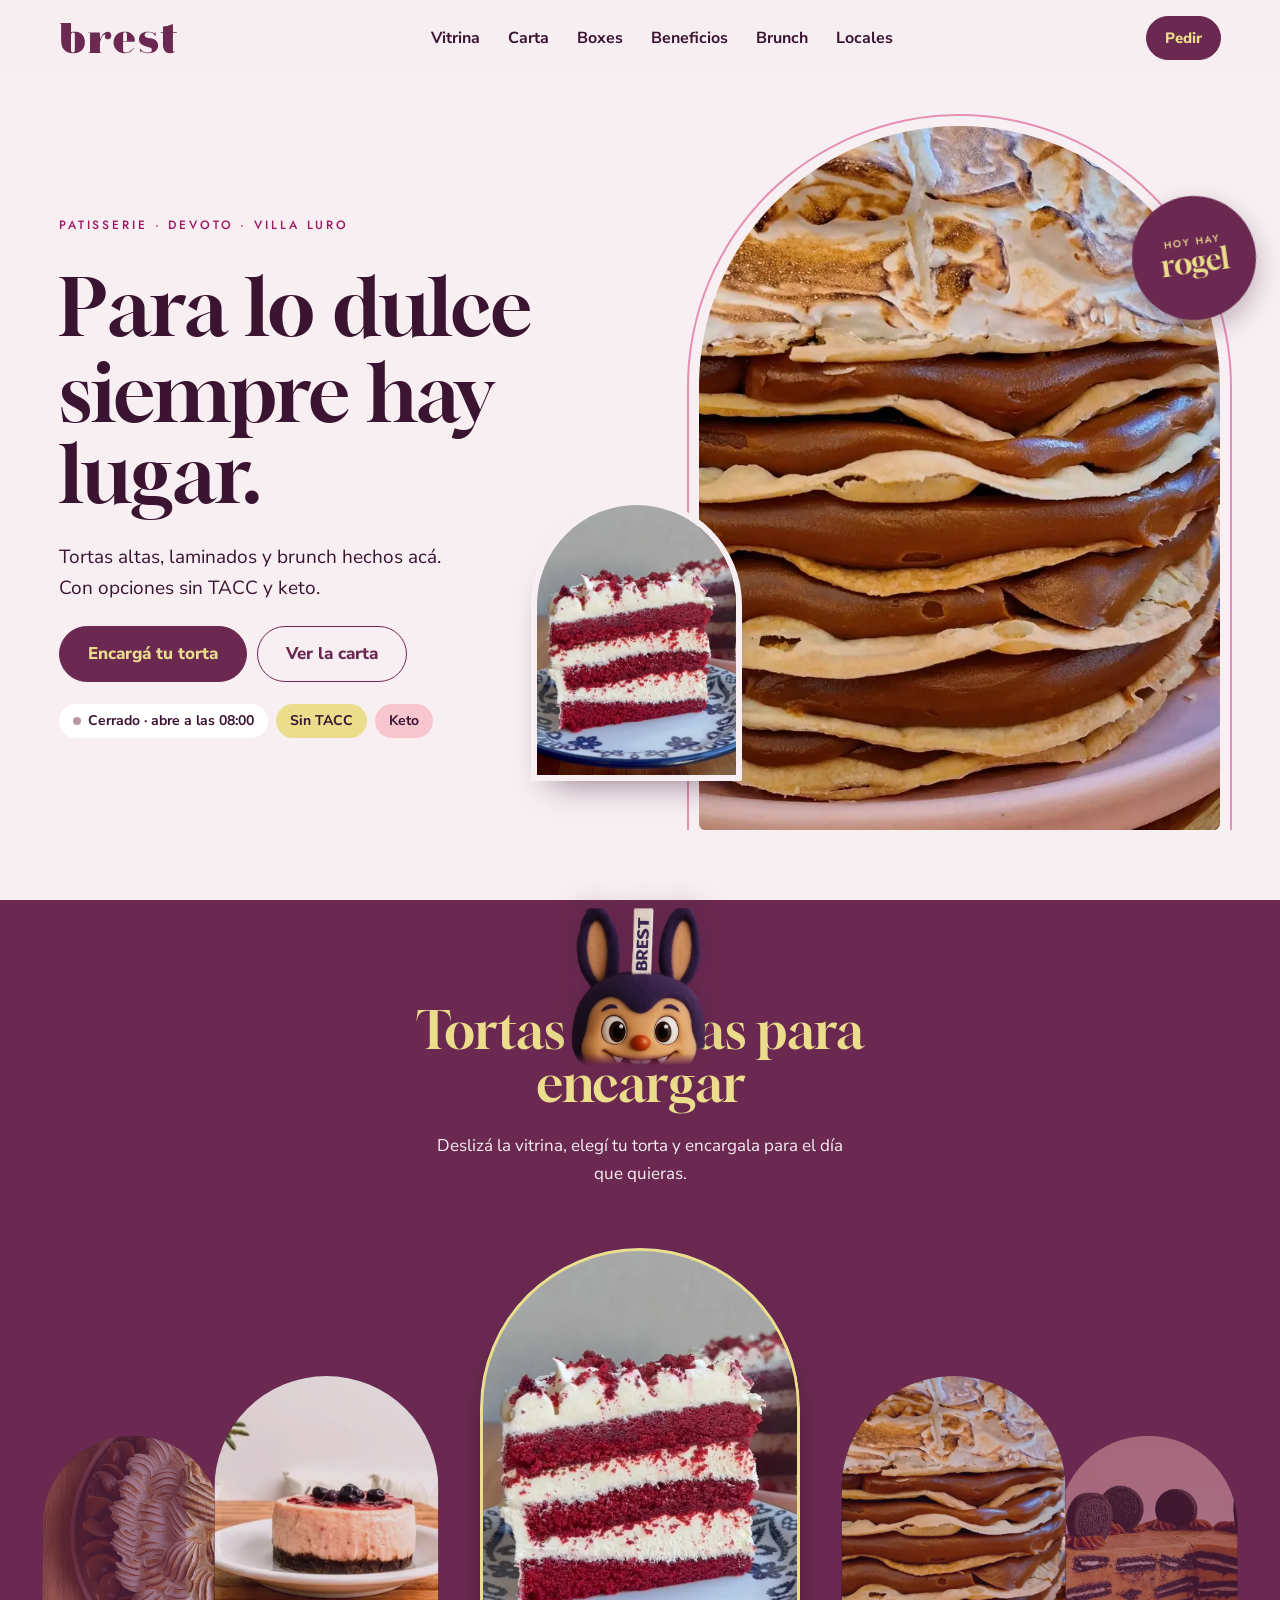
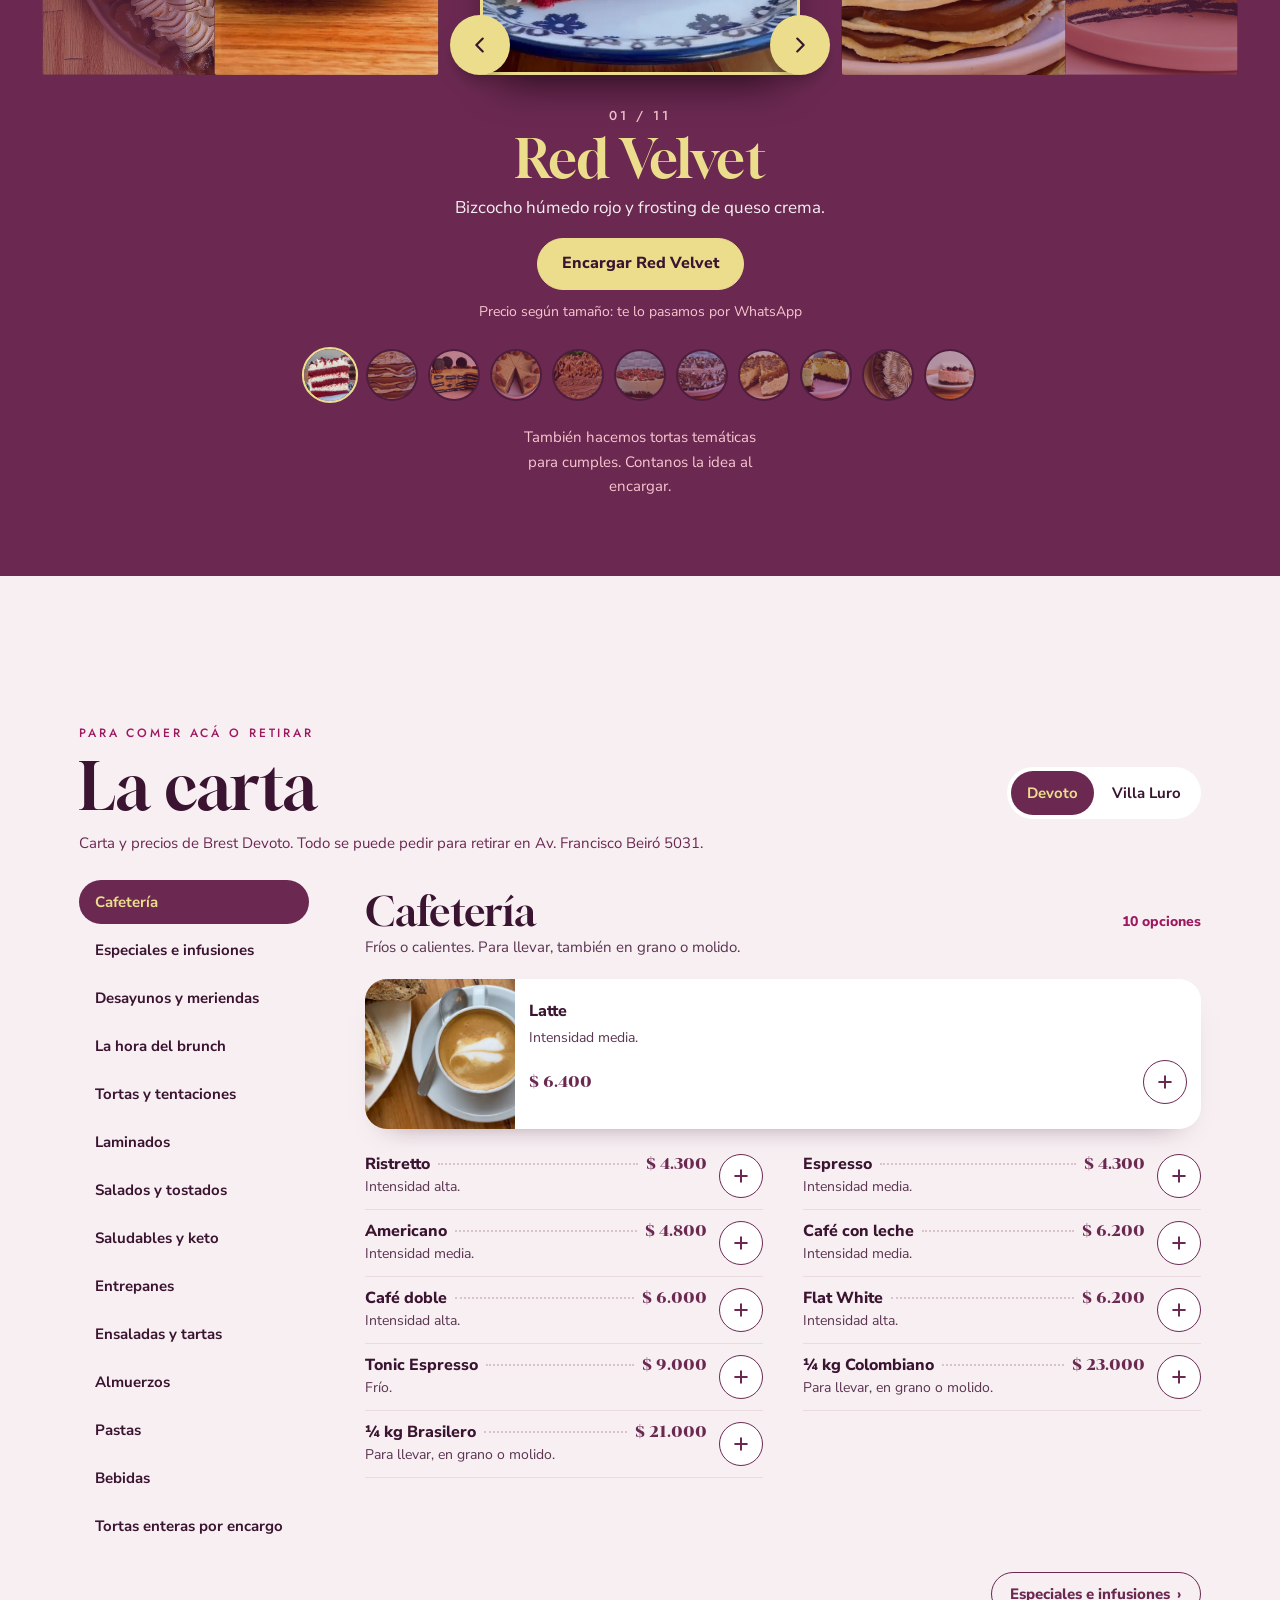
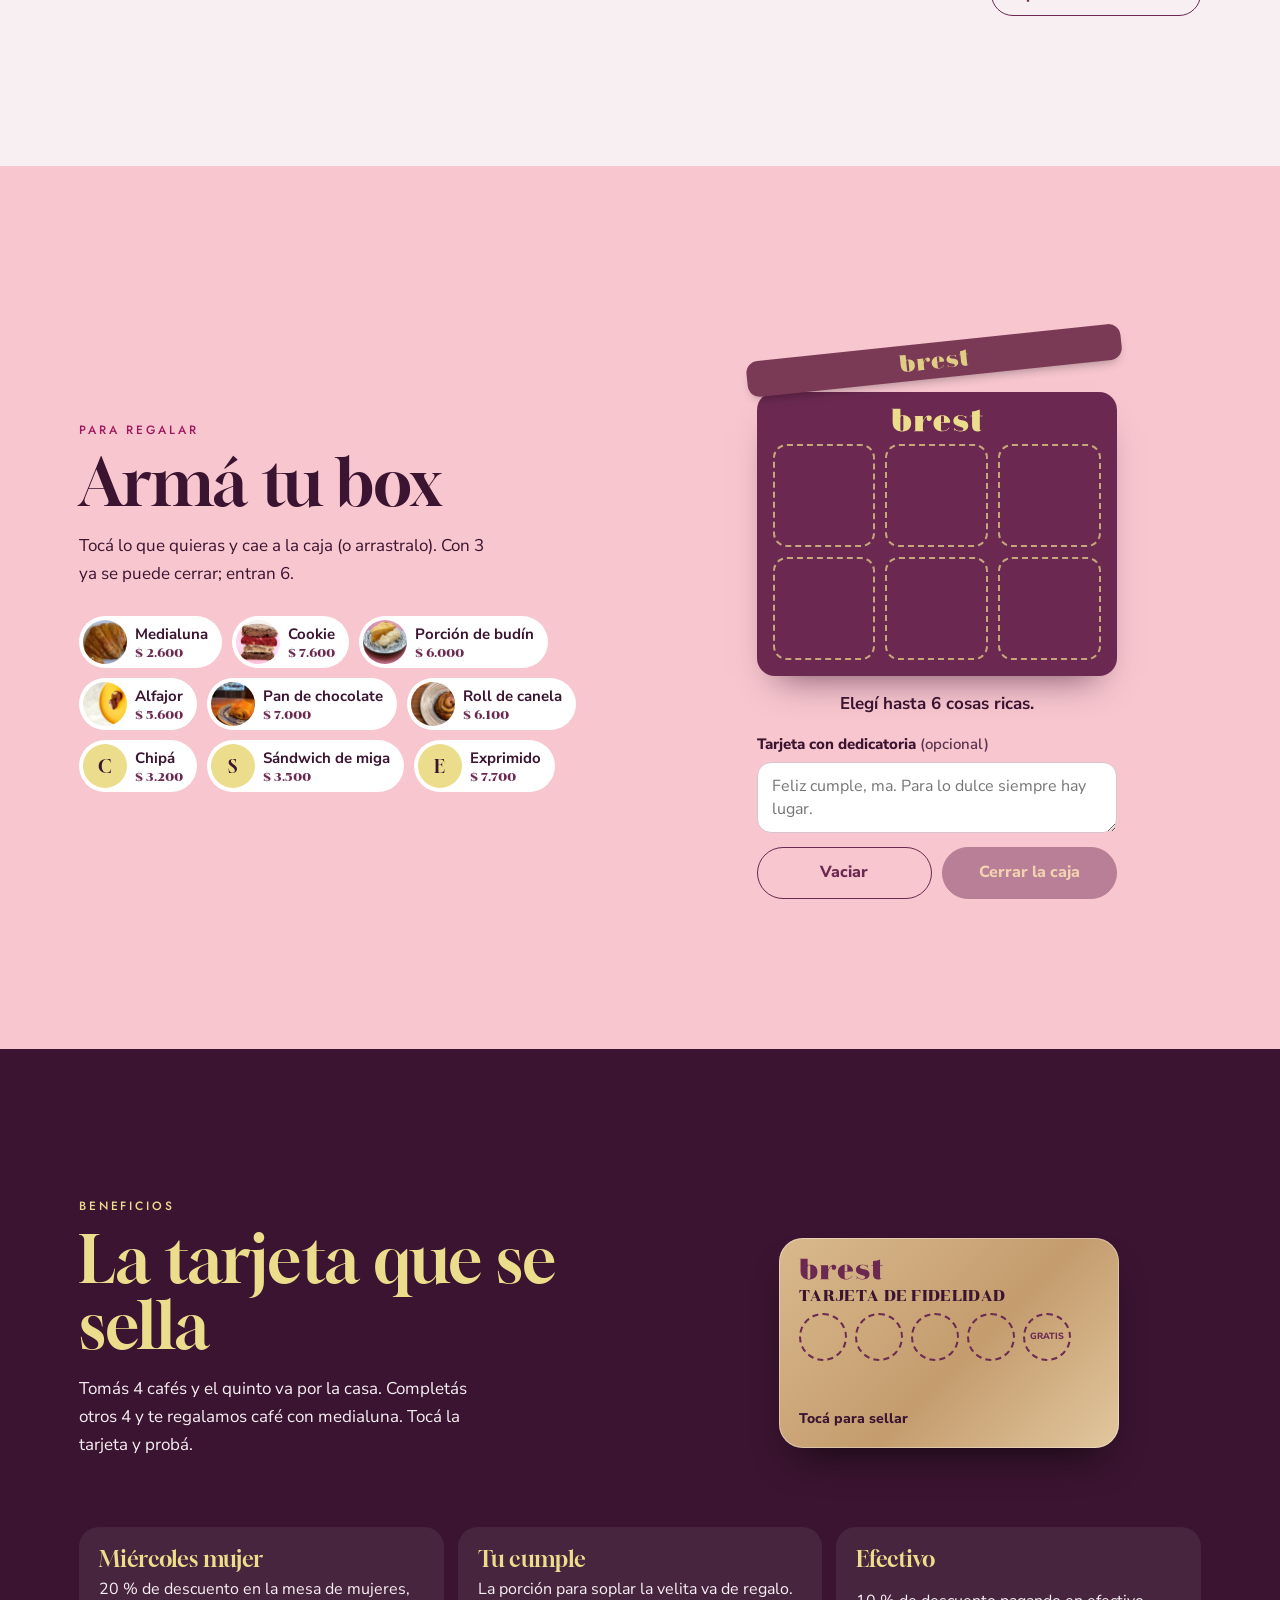
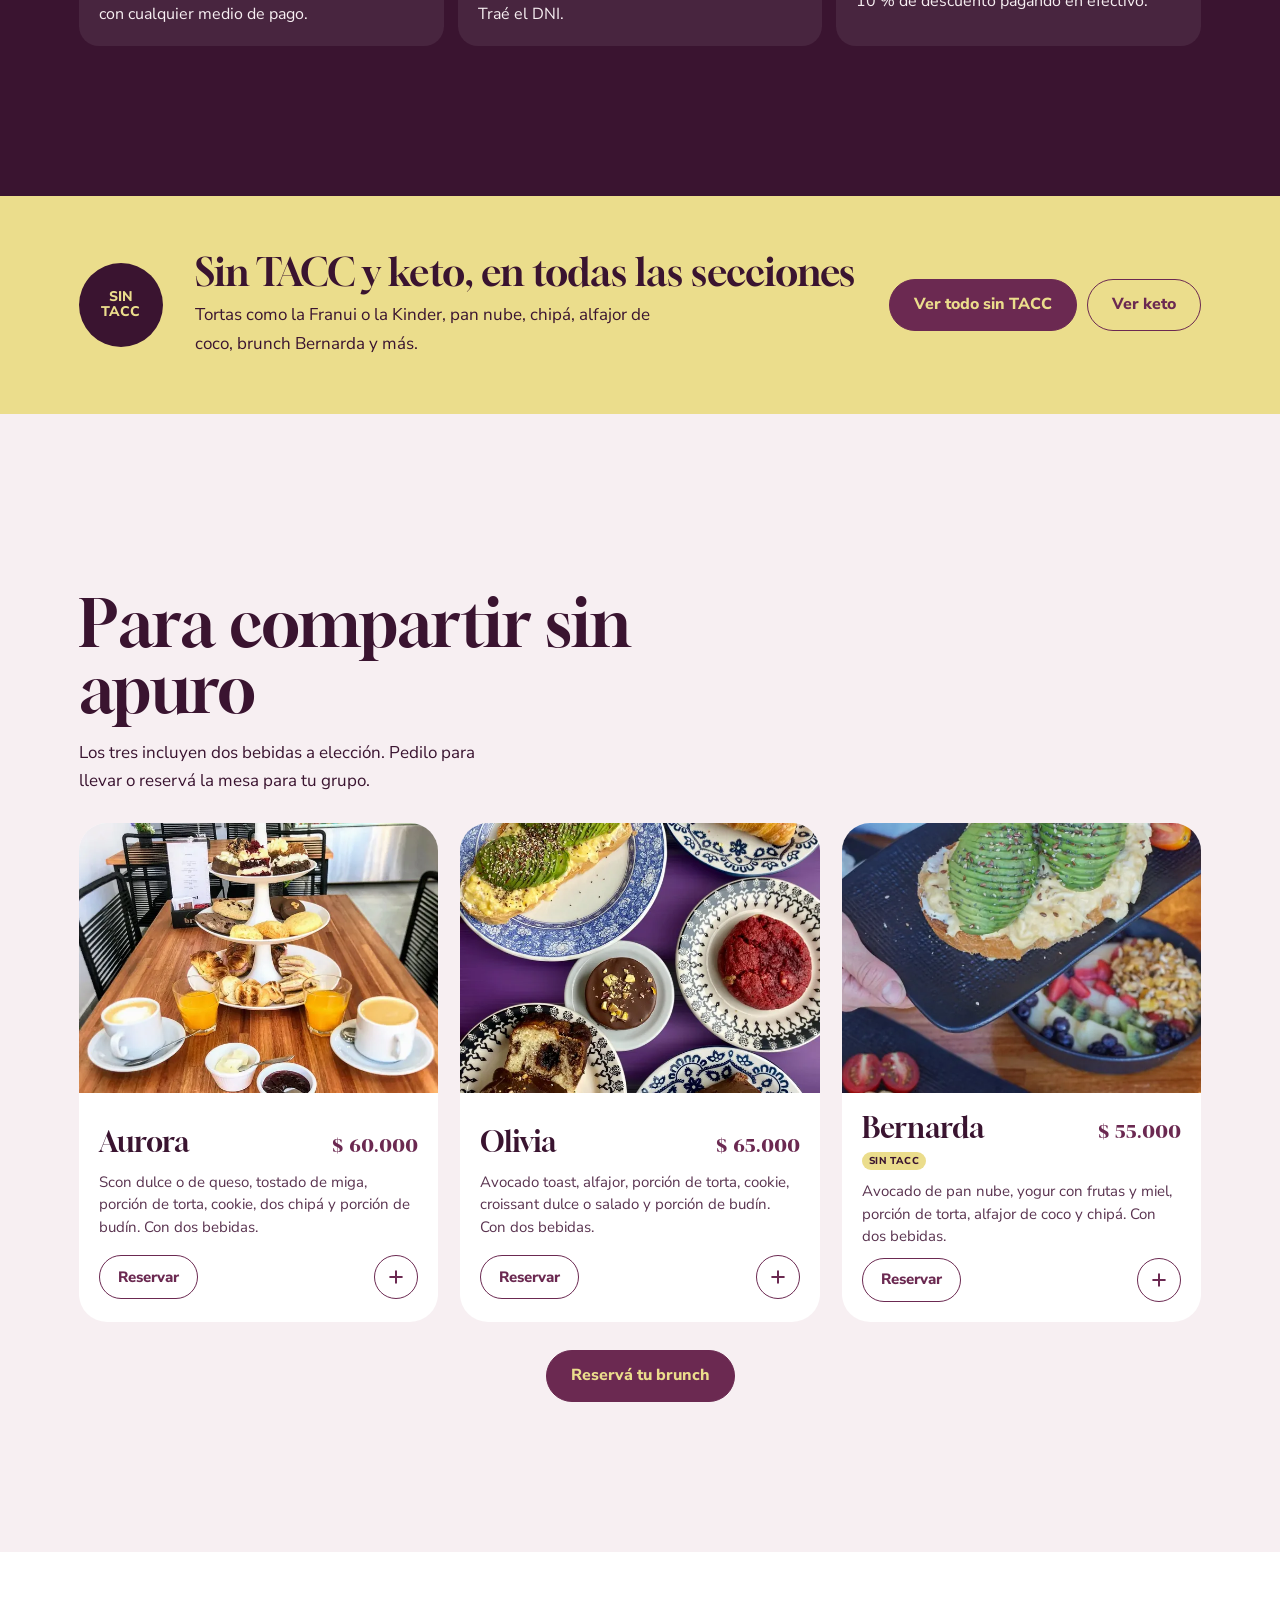
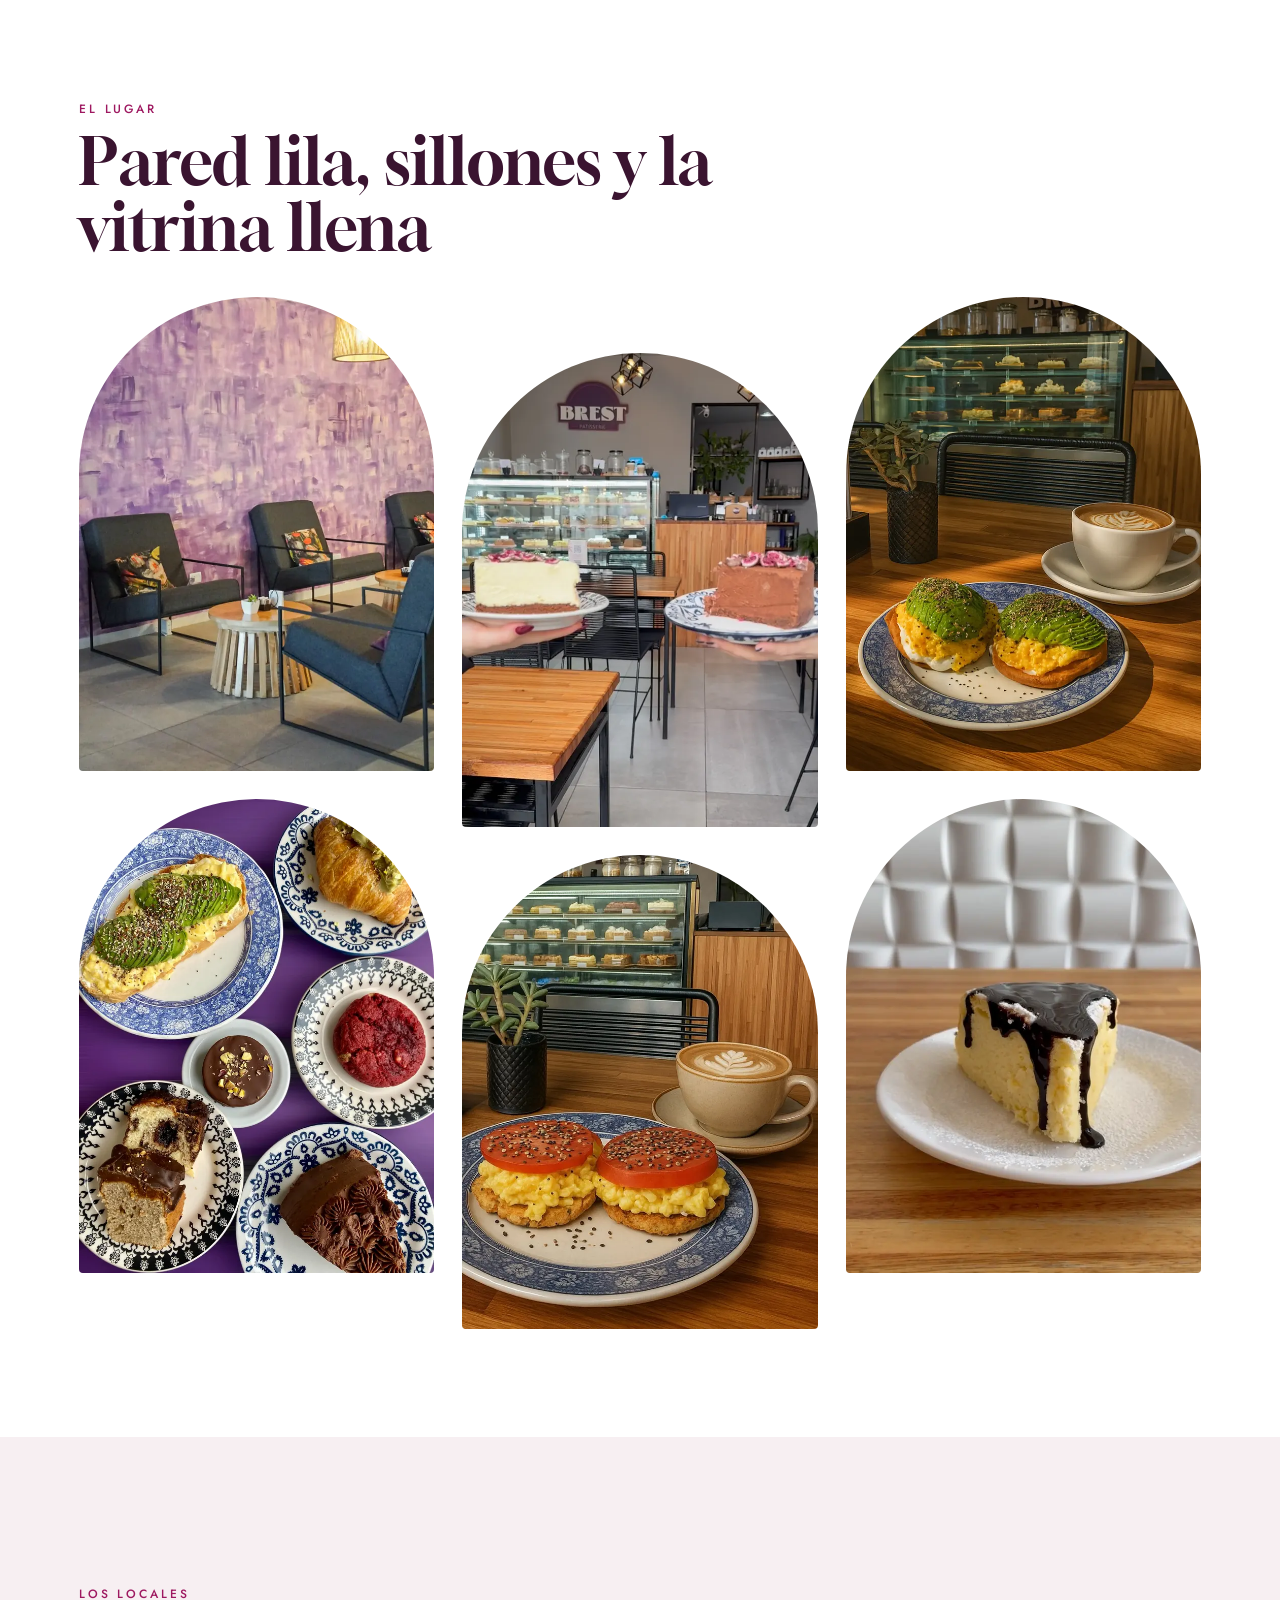
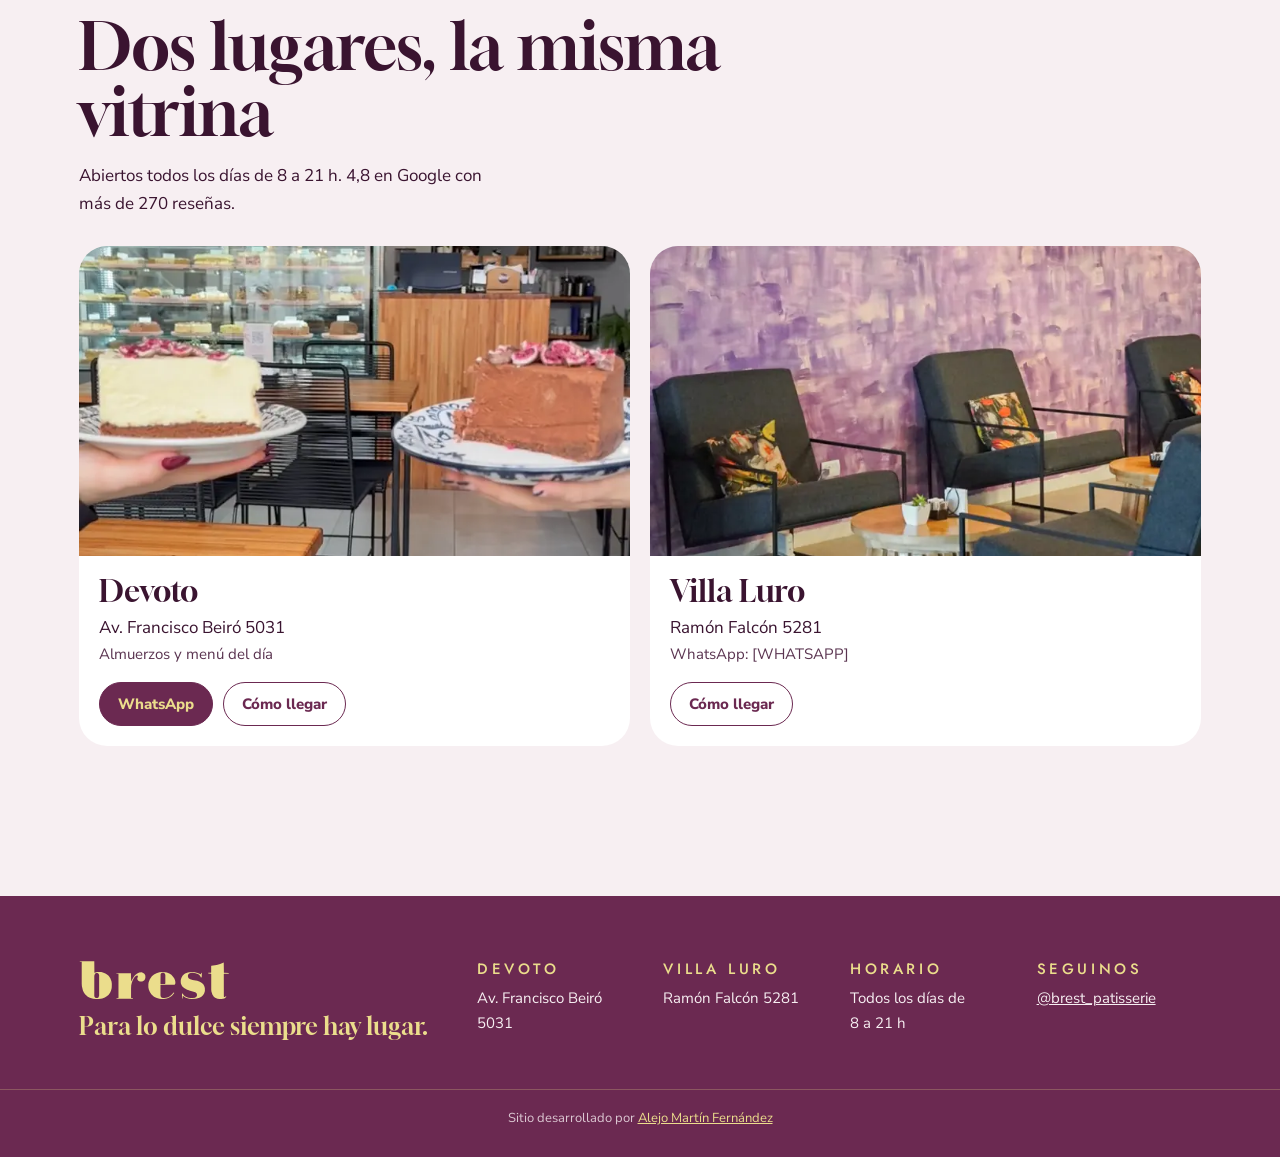
==== commit f1a08f92: "Hero a 100vh sin el cartel de promo, entrada sin parpadeo y dedicatoria fija en el box Co-Authored-B" ====
--- a/index.html
+++ b/index.html
@@ -28,7 +28,7 @@
 <link rel="preload" href="fonts/nunito-sans.woff" as="font" type="font/woff" crossorigin>
 <link rel="preload" as="image" href="img/hero-rogel-800.webp" type="image/webp">
 <link rel="stylesheet" href="kit/kit.css?v=1">
-<link rel="stylesheet" href="css/style.css?v=2">
+<link rel="stylesheet" href="css/style.css?v=3">
 </head>
 <body>
 
@@ -108,14 +108,6 @@
         <span class="chip chip--manteca">Sin TACC</span>
         <span class="chip chip--rosa">Keto</span>
       </div>
-      <a class="ahora" id="ahora" href="#carta" style="--d:7">
-        <span class="ahora__cab"><span class="ahora__etq">Ahora en Brest</span><span class="ahora__hora" id="ahoraHora"></span></span>
-        <span class="pizarra" id="pizarra" aria-live="polite">
-          <span class="pizarra__l" data-l="0"></span>
-          <span class="pizarra__l pizarra__l--chica" data-l="1"></span>
-        </span>
-        <span class="ahora__btn"><span id="ahoraBtn">Ver en la carta</span> <span aria-hidden="true">→</span></span>
-      </a>
     </div>
   </section>
 
@@ -184,8 +176,8 @@
           </div>
         </div>
         <p class="caja__estado" id="cajaEstado">Elegí 6 cosas ricas.</p>
-        <div class="dedic" id="dedic" hidden>
-          <label for="dedicTxt">Tarjeta con dedicatoria</label>
+        <div class="dedic" id="dedic">
+          <label for="dedicTxt">Tarjeta con dedicatoria <span>(opcional)</span></label>
           <textarea id="dedicTxt" rows="2" maxlength="140" placeholder="Feliz cumple, ma. Para lo dulce siempre hay lugar."></textarea>
         </div>
         <div class="box__acc">
@@ -322,6 +314,6 @@
   <img src="img/conejo.webp" alt="" width="420" height="441">
 </div>
 
-<script type="module" src="js/main.js?v=2"></script>
+<script type="module" src="js/main.js?v=3"></script>
 </body>
 </html>
--- a/css/style.css
+++ b/css/style.css
@@ -120,6 +120,7 @@
 .menu__pie { margin-top: auto; padding-top: 32px; }
 
 /* ---------- entradas ---------- */
+html.js:not(.listo) :is(.barra, .hero__etq, .hero__p, .hero__btns, .chips, .hero__t .linea > span, .hero__arco, .sello, .hero__chica) { opacity: 0; }
 .listo .hero__etq, .listo .hero__p, .listo .hero__btns, .listo .chips { animation: sube .7s var(--ease) both; animation-delay: calc(var(--d) * 80ms + 120ms); }
 .listo .hero__t .linea > span { animation: linea .8s var(--ease) both; animation-delay: calc(var(--d) * 80ms + 80ms); }
 .linea { display: block; overflow: hidden; padding-bottom: .06em; }
@@ -130,11 +131,11 @@
 .js .rev.visto { opacity: 1; transform: none; }
 
 /* ---------- hero ---------- */
-.hero { padding: calc(var(--barra) + env(safe-area-inset-top) + 8px) 0 var(--aire); display: grid; gap: 0; }
-.hero__foto { position: relative; margin: 0 24px; }
-.hero__arco { position: absolute; left: -12px; right: -12px; top: -12px; height: calc(var(--hh, min(112vw, 460px)) + 12px); border: 2px solid var(--arco); border-bottom: 0; border-radius: 999px 999px 0 0; pointer-events: none; }
-.hero__pic { display: block; border-radius: 999px 999px 24px 24px; overflow: hidden; position: relative; z-index: 1; }
-.hero__pic img { width: 100%; height: var(--hh, min(112vw, 460px)); min-height: 300px; object-fit: cover; object-position: 50% 45%; }
+.hero { height: 100svh; min-height: 600px; max-height: 1100px; box-sizing: border-box; padding: calc(var(--barra) + env(safe-area-inset-top) + 18px) 0 26px; display: flex; flex-direction: column; }
+.hero__foto { position: relative; flex: 1 1 0; min-height: 220px; margin: 0 28px; display: flex; }
+.hero__arco { position: absolute; inset: -12px -12px 0; border: 2px solid var(--arco); border-bottom: 0; border-radius: 999px 999px 0 0; pointer-events: none; }
+.hero__pic { display: block; flex: 1; border-radius: 999px 999px 24px 24px; overflow: hidden; position: relative; z-index: 1; }
+.hero__pic img { position: absolute; inset: 0; width: 100%; height: 100%; object-fit: cover; object-position: 50% 45%; }
 .hero__chica { display: none; }
 .listo:not(.desde-intro) .hero__pic { animation: descubre 1s var(--ease) both; }
 .listo:not(.desde-intro) .hero__pic img { animation: zoom-in 1.4s var(--ease) both; }
@@ -142,31 +143,17 @@
 @keyframes descubre { from { clip-path: inset(100% 0 0 0 round 999px 999px 24px 24px); } to { clip-path: inset(0 0 0 0 round 0); } }
 @keyframes zoom-in { from { transform: scale(1.15); } }
 @keyframes aparece { from { opacity: 0; transform: scale(.96); } }
-.sello { position: absolute; z-index: 3; right: 14px; bottom: -30px; width: 100px; height: 100px; border-radius: 50%; background: var(--ciruela); color: var(--manteca); display: flex; flex-direction: column; align-items: center; justify-content: center; text-decoration: none; transform: rotate(-8deg); box-shadow: 0 10px 24px rgba(58,20,48,.28); }
+.sello { position: absolute; z-index: 3; right: 6px; bottom: -22px; width: 88px; height: 88px; border-radius: 50%; background: var(--ciruela); color: var(--manteca); display: flex; flex-direction: column; align-items: center; justify-content: center; text-decoration: none; transform: rotate(-8deg); box-shadow: 0 10px 24px rgba(58,20,48,.28); }
 .sello span { font: 500 10px/1 var(--f-etq); letter-spacing: .2em; }
-.sello b { font: 400 24px/1.05 var(--f-tit); }
+.sello b { font: 400 22px/1.05 var(--f-tit); }
 .listo .sello { animation: sello .7s cubic-bezier(.3,1.6,.5,1) .5s both; }
 @keyframes sello { from { transform: rotate(-30deg) scale(0); } }
-.hero__txt { padding: 46px 24px 0; display: grid; gap: 16px; min-width: 0; }
-.hero__t { margin: 0; font: 400 clamp(38px, 10.6vw, 92px)/1.02 var(--f-tit); color: var(--noche); }
+.hero__txt { flex: none; padding: 30px 24px 0; display: grid; gap: 12px; min-width: 0; }
+.hero__t { margin: 0; font: 400 clamp(34px, 9.6vw, 92px)/1.02 var(--f-tit); color: var(--noche); }
+.hero__txt .chips { display: none; }
 .hero__p { margin: 0; max-width: 38ch; }
 .hero__btns { display: grid; grid-template-columns: 1fr 1fr; gap: 10px; }
 .hero__btns .btn { padding: 0 12px; }
-
-/* ---------- "Ahora en Brest" (pizarra dentro del hero) ---------- */
-.ahora { display: grid; gap: 10px; margin-top: 10px; padding: 16px; border-radius: 22px; background: #fff; color: var(--noche); text-decoration: none; box-shadow: 0 14px 30px -22px rgba(58,20,48,.6); max-width: 460px; }
-.listo .ahora { animation: sube .7s var(--ease) both; animation-delay: calc(var(--d) * 80ms + 120ms); }
-.ahora__cab { display: flex; justify-content: space-between; align-items: center; gap: 10px; }
-.ahora__etq { display: inline-flex; align-items: center; gap: 8px; font: 500 12px/1 var(--f-etq); letter-spacing: .22em; text-transform: uppercase; color: var(--frambuesa); }
-.ahora__etq::before { content: ""; width: 8px; height: 8px; border-radius: 50%; background: var(--frambuesa); animation: ping-r 2s infinite; }
-@keyframes ping-r { 0% { box-shadow: 0 0 0 0 rgba(158,24,96,.45); } 70% { box-shadow: 0 0 0 8px rgba(158,24,96,0); } 100% { box-shadow: 0 0 0 0 rgba(158,24,96,0); } }
-.ahora__hora { font: 700 13px/1 var(--f-txt); color: #5A3450; }
-.pizarra { display: grid; gap: 4px; padding: 14px 12px; border-radius: 10px; border: 6px solid #6d4a32; background: #1F1A1C repeating-linear-gradient(0deg, #1F1A1C 0 22px, #2B2427 22px 24px); text-align: center; }
-.pizarra__l { display: block; margin: 0; min-height: 1.3em; font: 700 clamp(16px, 4.4vw, 21px)/1.3 'Courier New', ui-monospace, monospace; letter-spacing: .1em; color: #F5F2EA; overflow-wrap: anywhere; }
-.pizarra__l--chica { font-size: clamp(12px, 3.3vw, 14px); color: var(--manteca); }
-.pizarra__l i { font-style: normal; display: inline-block; opacity: 0; transform: translateY(-10px) rotate(-6deg); animation: letra .35s cubic-bezier(.3,1.5,.5,1) forwards; animation-delay: calc(var(--n) * 24ms); }
-@keyframes letra { to { opacity: 1; transform: none; } }
-.ahora__btn { display: inline-flex; align-items: center; gap: 6px; min-height: 28px; font-weight: 800; color: var(--ciruela); }
 
 /* ---------- filas deslizables ---------- */
 .fila { display: flex; gap: 16px; overflow-x: auto; overscroll-behavior-x: contain; scroll-snap-type: x mandatory; scrollbar-width: none; padding: 14px var(--pad) 26px; scroll-padding-inline: var(--pad); cursor: grab; }
@@ -298,6 +285,7 @@
 .caja__estado { margin: 0; font-weight: 700; text-align: center; }
 .dedic { width: min(100%, 360px); display: grid; gap: 6px; }
 .dedic label { font-weight: 800; font-size: 15px; }
+.dedic label span { font-weight: 600; color: #5A3450; }
 .dedic textarea, .campo input, .campo textarea { width: 100%; font: 400 16px/1.4 var(--f-txt); color: var(--noche); border: 1.5px solid #D9C3CE; border-radius: 14px; padding: 12px 14px; background: #fff; }
 .box__acc { display: flex; gap: 10px; width: min(100%, 360px); }
 .box__acc .btn { flex: 1; padding: 0 12px; }
@@ -438,22 +426,19 @@
   .barra__logo img { width: 118px; }
   .barra__nav { display: flex; }
   #abrirMenu { display: none; }
-  .hero { --hh: min(calc(100svh - var(--barra) - 150px), 640px); grid-template-columns: minmax(0, 1.05fr) minmax(0, .95fr); align-items: center; gap: clamp(40px, 5vw, 96px); min-height: calc(100svh - 20px); padding: calc(var(--barra) + 36px) var(--pad) clamp(56px, 7vw, 100px); max-width: 1360px; margin: 0 auto; width: 100%; box-sizing: border-box; }
-  .hero__txt { order: -1; padding: 0; gap: 20px; }
+  .hero { --hh: min(calc(100svh - var(--barra) - 120px), 820px); height: 100svh; min-height: 640px; max-height: none; display: grid; grid-template-columns: minmax(0, 1.05fr) minmax(0, .95fr); align-items: center; gap: clamp(40px, 5vw, 96px); padding: calc(var(--barra) + 30px) var(--pad) 50px; max-width: 1360px; margin: 0 auto; width: 100%; }
+  .hero__txt .chips { display: flex; }
+  .hero__txt { order: -1; padding: 0; gap: 22px; }
   .hero__t { font-size: clamp(56px, 6.2vw, 104px); }
   .hero__p { font-size: 19px; }
   .hero__btns { display: flex; }
   .hero__btns .btn { padding: 0 28px; min-height: 56px; font-size: 17px; }
-  .hero__foto { margin: 0 0 0 auto; width: calc(var(--hh) * .74); justify-self: end; margin-right: 40px; }
-  .hero__pic img { min-height: 0; }
+  .hero__foto { flex: none; margin: 0 40px 0 auto; width: calc(var(--hh) * .74); height: var(--hh); min-height: 0; justify-self: end; }
   .hero__chica { display: block; position: absolute; z-index: 2; left: calc(var(--hh) * -.24); bottom: calc(var(--hh) * .07); width: calc(var(--hh) * .3); aspect-ratio: 3 / 4; height: auto; object-fit: cover; border-radius: 999px 999px 18px 18px; border: 6px solid var(--papel); box-shadow: 0 20px 34px -20px rgba(58,20,48,.6); }
   .listo .hero__chica { animation: chica .8s var(--ease) .35s both; }
   @keyframes chica { from { opacity: 0; transform: translateY(30px) rotate(-4deg); } }
-  .sello { right: -36px; left: auto; top: calc(var(--hh) * .1); bottom: auto; width: 120px; height: 120px; }
+  .sello { right: -36px; left: auto; top: calc(var(--hh) * .1); bottom: auto; width: 124px; height: 124px; }
   .sello b { font-size: 30px; }
-  .ahora { grid-template-columns: minmax(0, 1fr) auto; align-items: center; column-gap: 18px; padding: 18px 20px; max-width: 560px; }
-  .ahora__cab { grid-column: 1 / -1; }
-  .ahora__btn { align-self: end; }
   .vitrina { padding: clamp(56px, 6vw, 84px) 0; }
   .vitrina__cab .t2 { font-size: clamp(40px, 4vw, 60px); }
   .vitrina__cab .lead { margin-top: 6px; }
@@ -495,11 +480,9 @@
   .menu__links a:hover { color: #fff; }
 }
 @media (min-width: 600px) and (max-width: 899px) and (max-height: 500px) {
-  .hero { grid-template-columns: minmax(0, 1fr) minmax(0, 1fr); align-items: center; gap: 32px; padding-inline: var(--pad); }
+  .hero { display: grid; min-height: 0; grid-template-columns: minmax(0, 1fr) minmax(0, 1fr); align-items: center; gap: 32px; padding-inline: var(--pad); }
   .hero__txt { order: -1; padding: 0; }
-  .hero__foto { margin: 0; }
-  .hero__foto img { height: 74svh; min-height: 0; }
-  .hero__arco { height: calc(74svh + 12px); }
+  .hero__foto { margin: 0; height: 74svh; flex: none; }
   .hero__t { font-size: clamp(32px, 5.4vw, 48px); }
 }
 @media (prefers-reduced-motion: reduce) {
